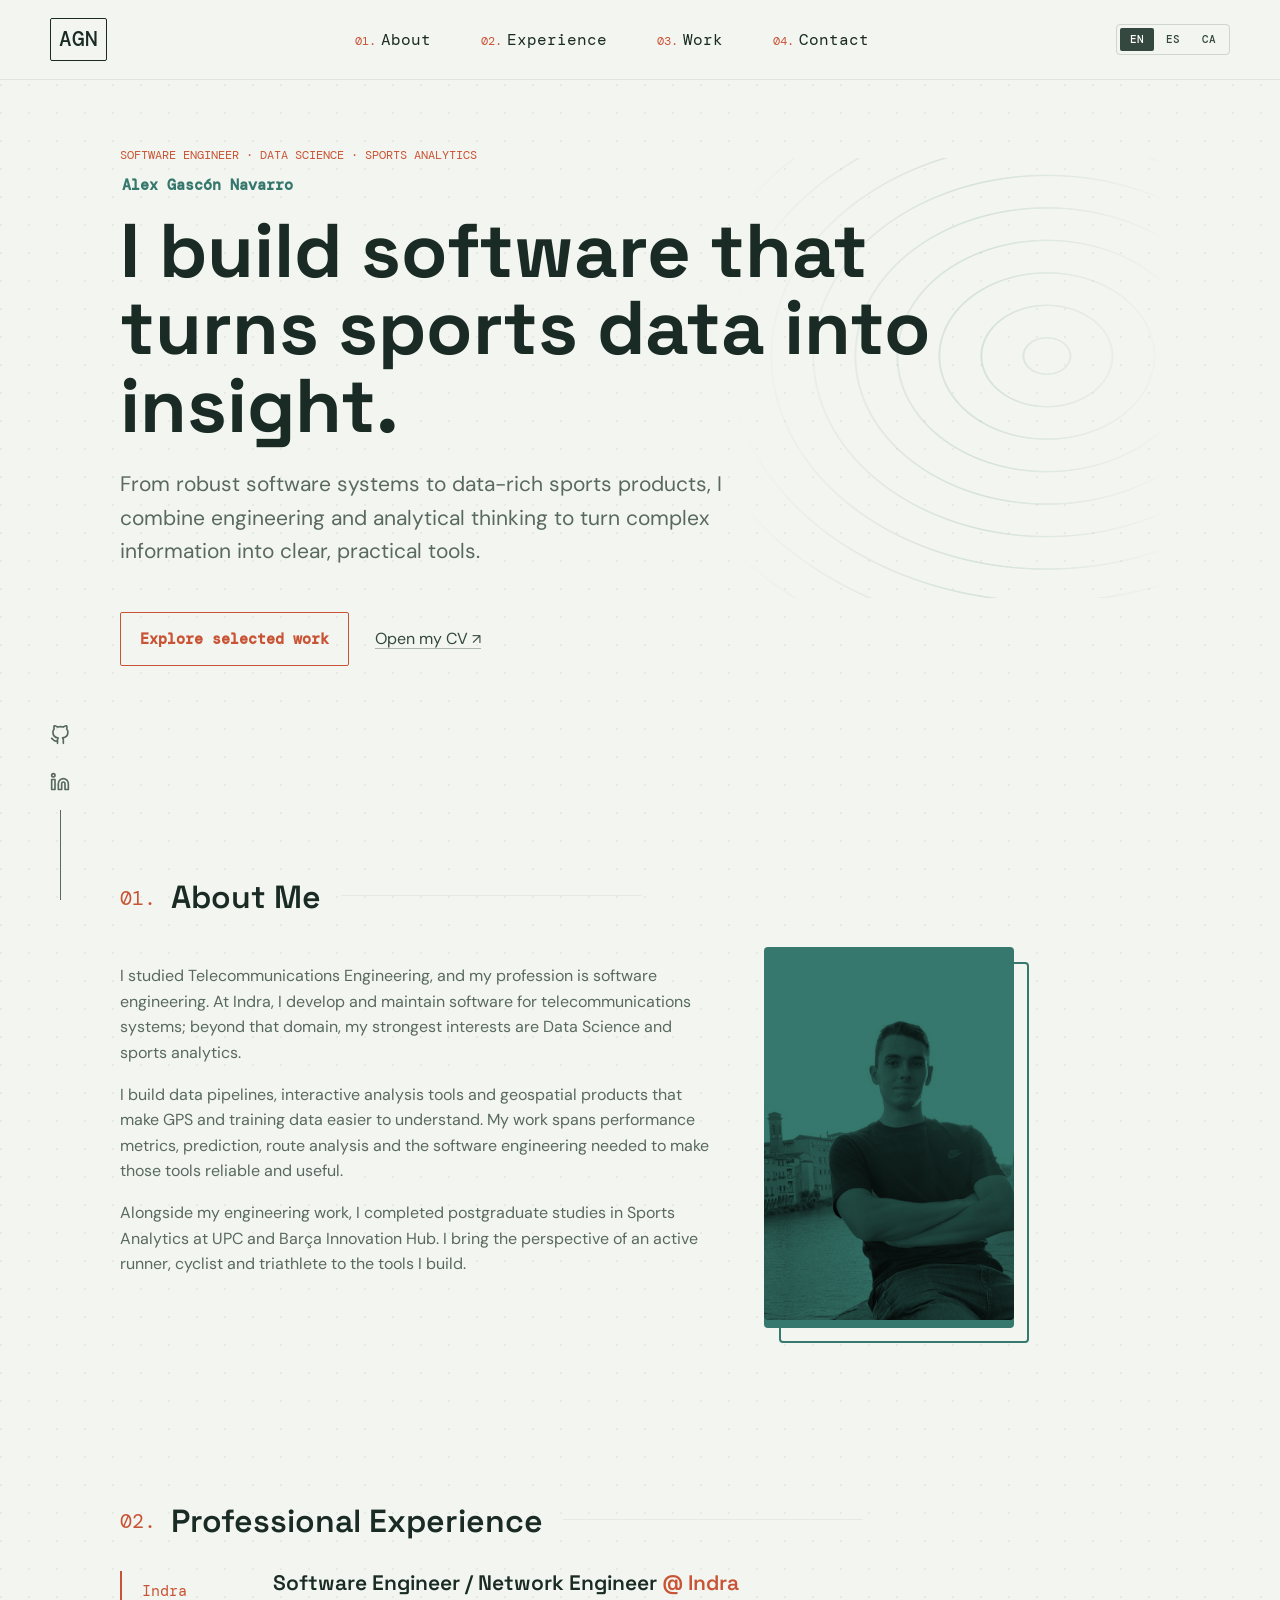
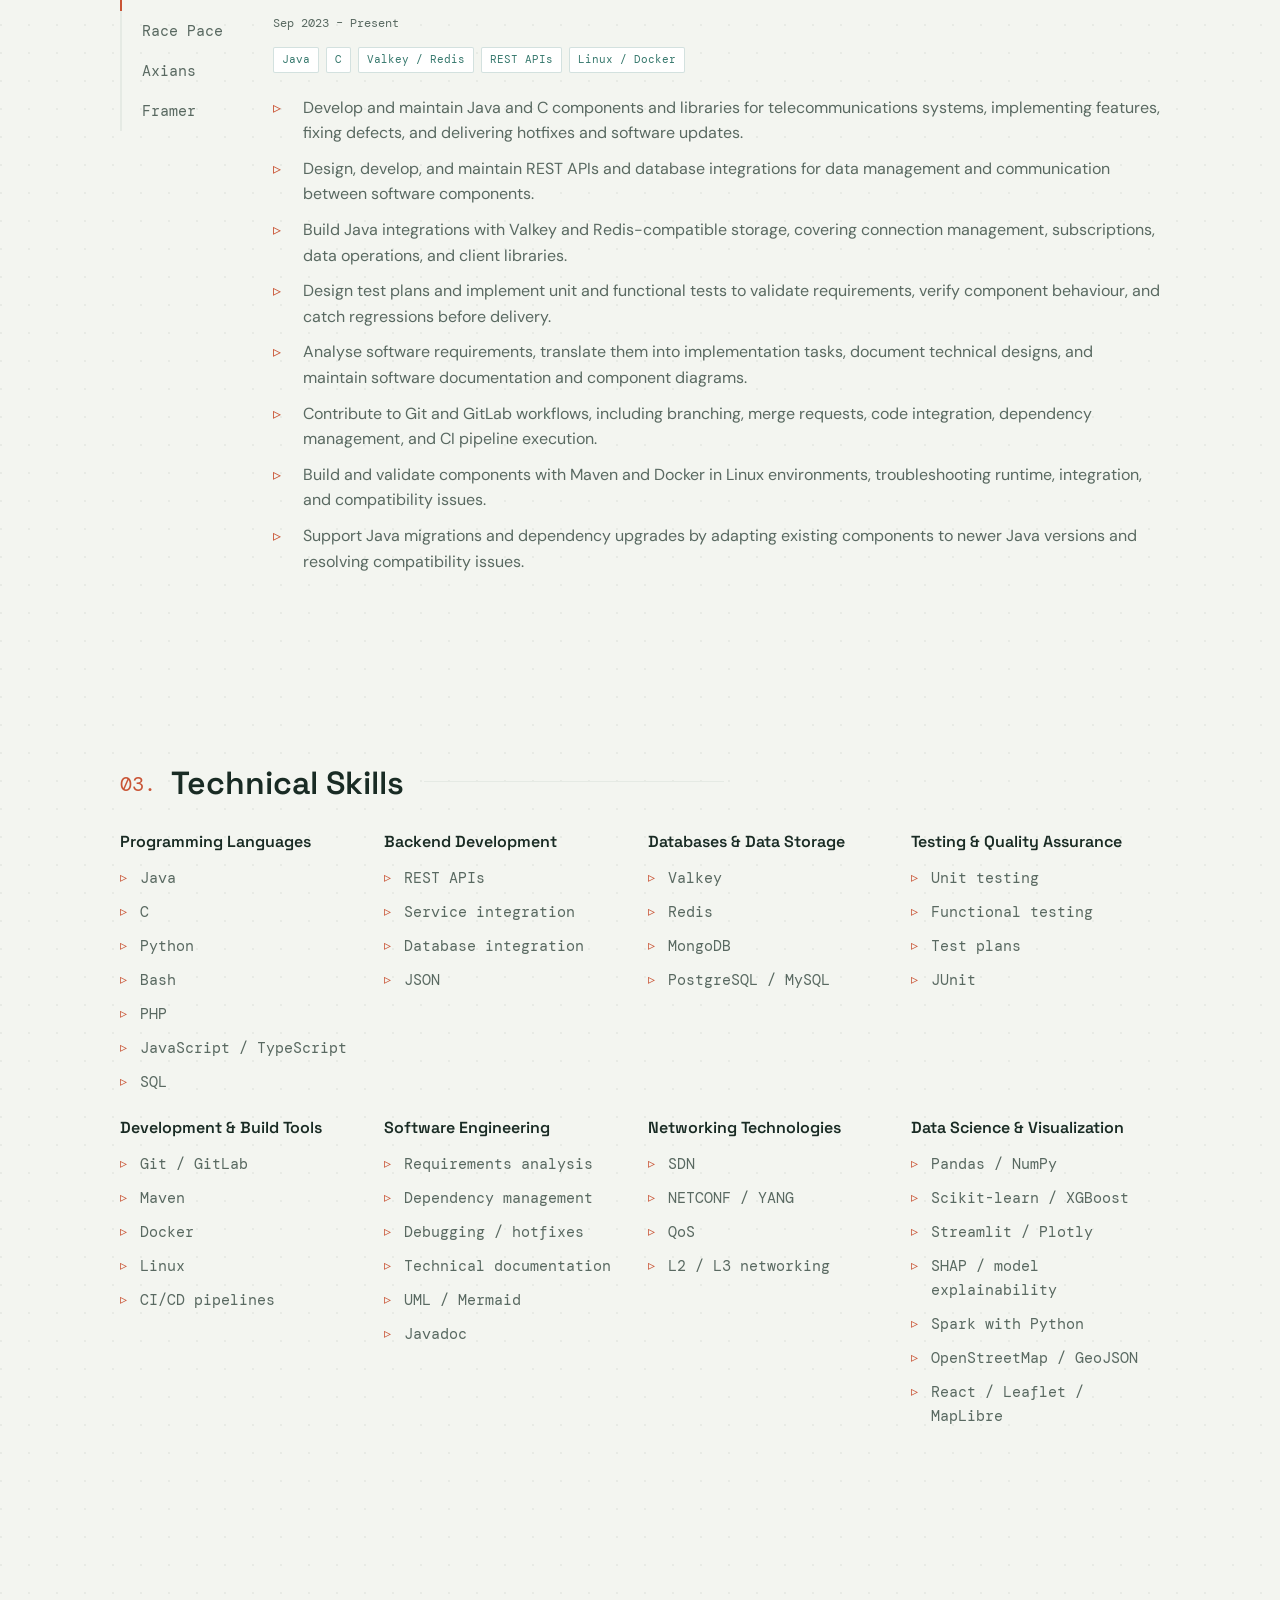
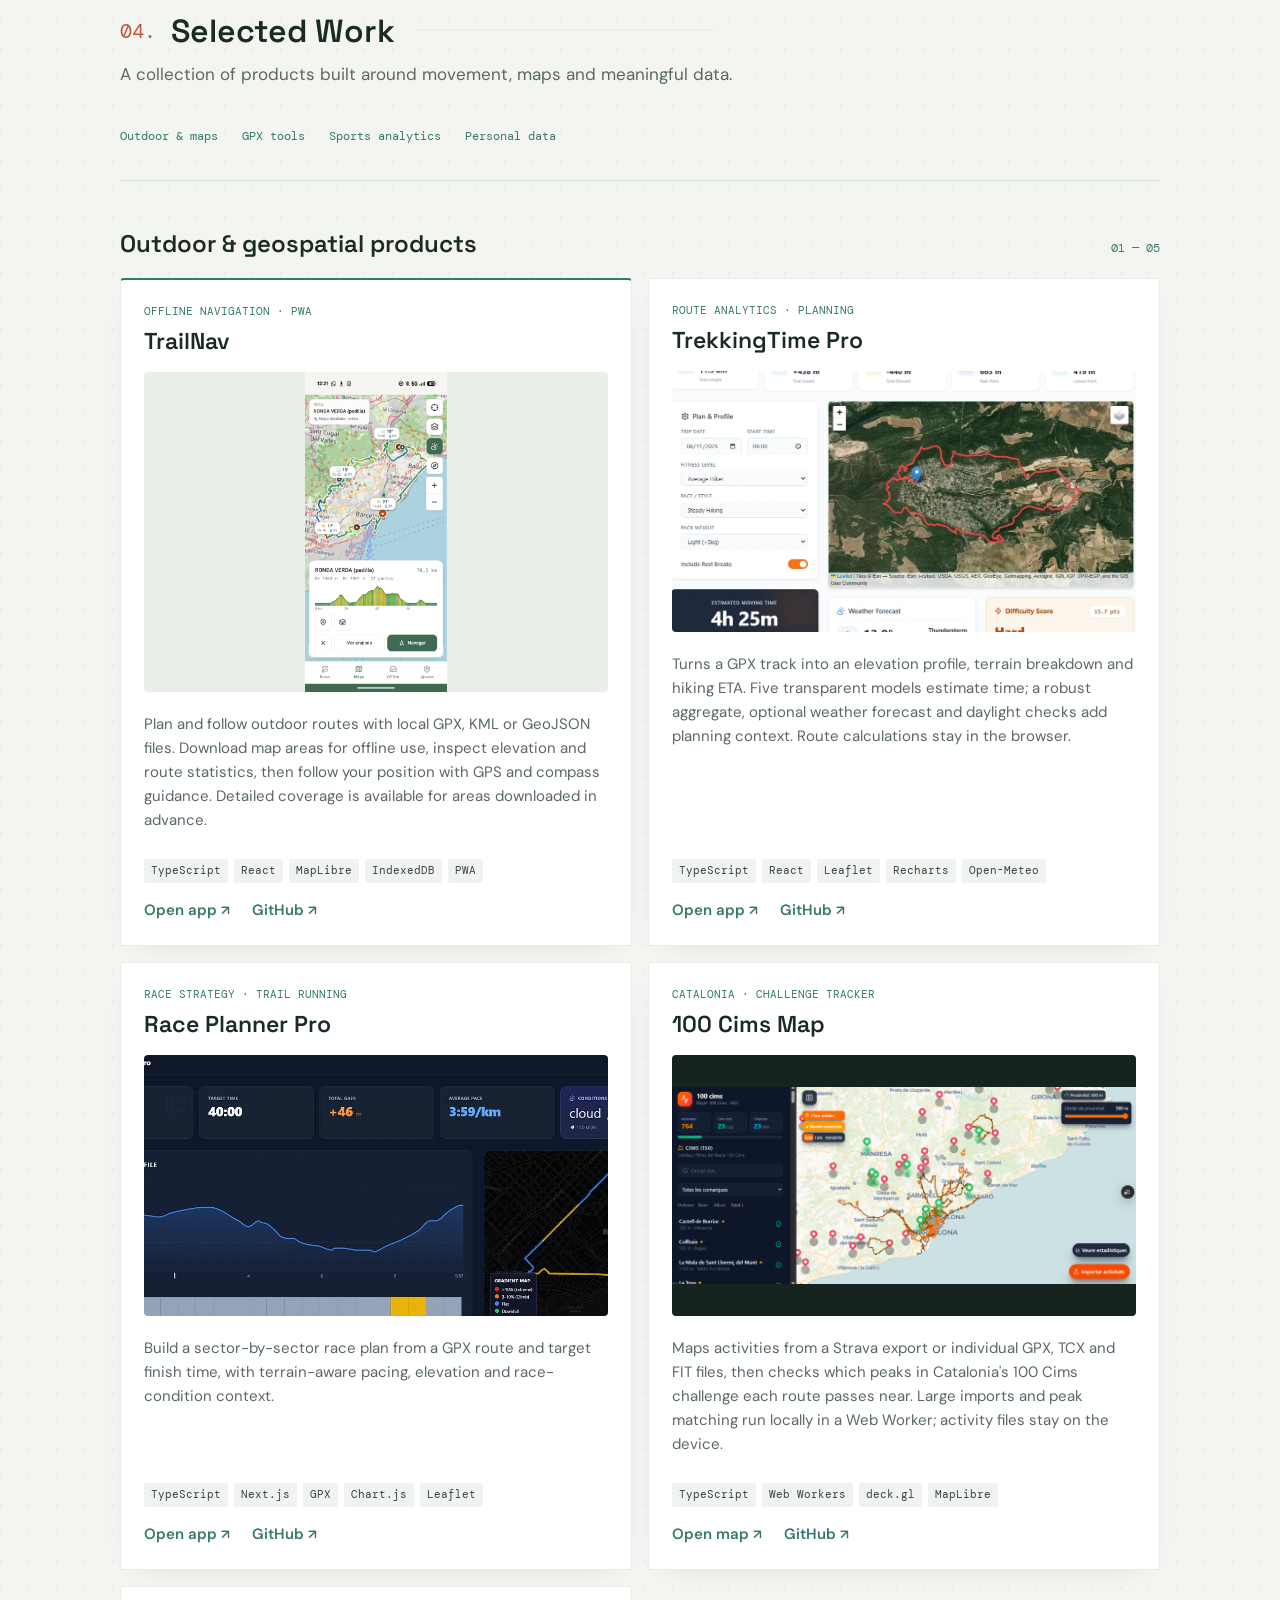
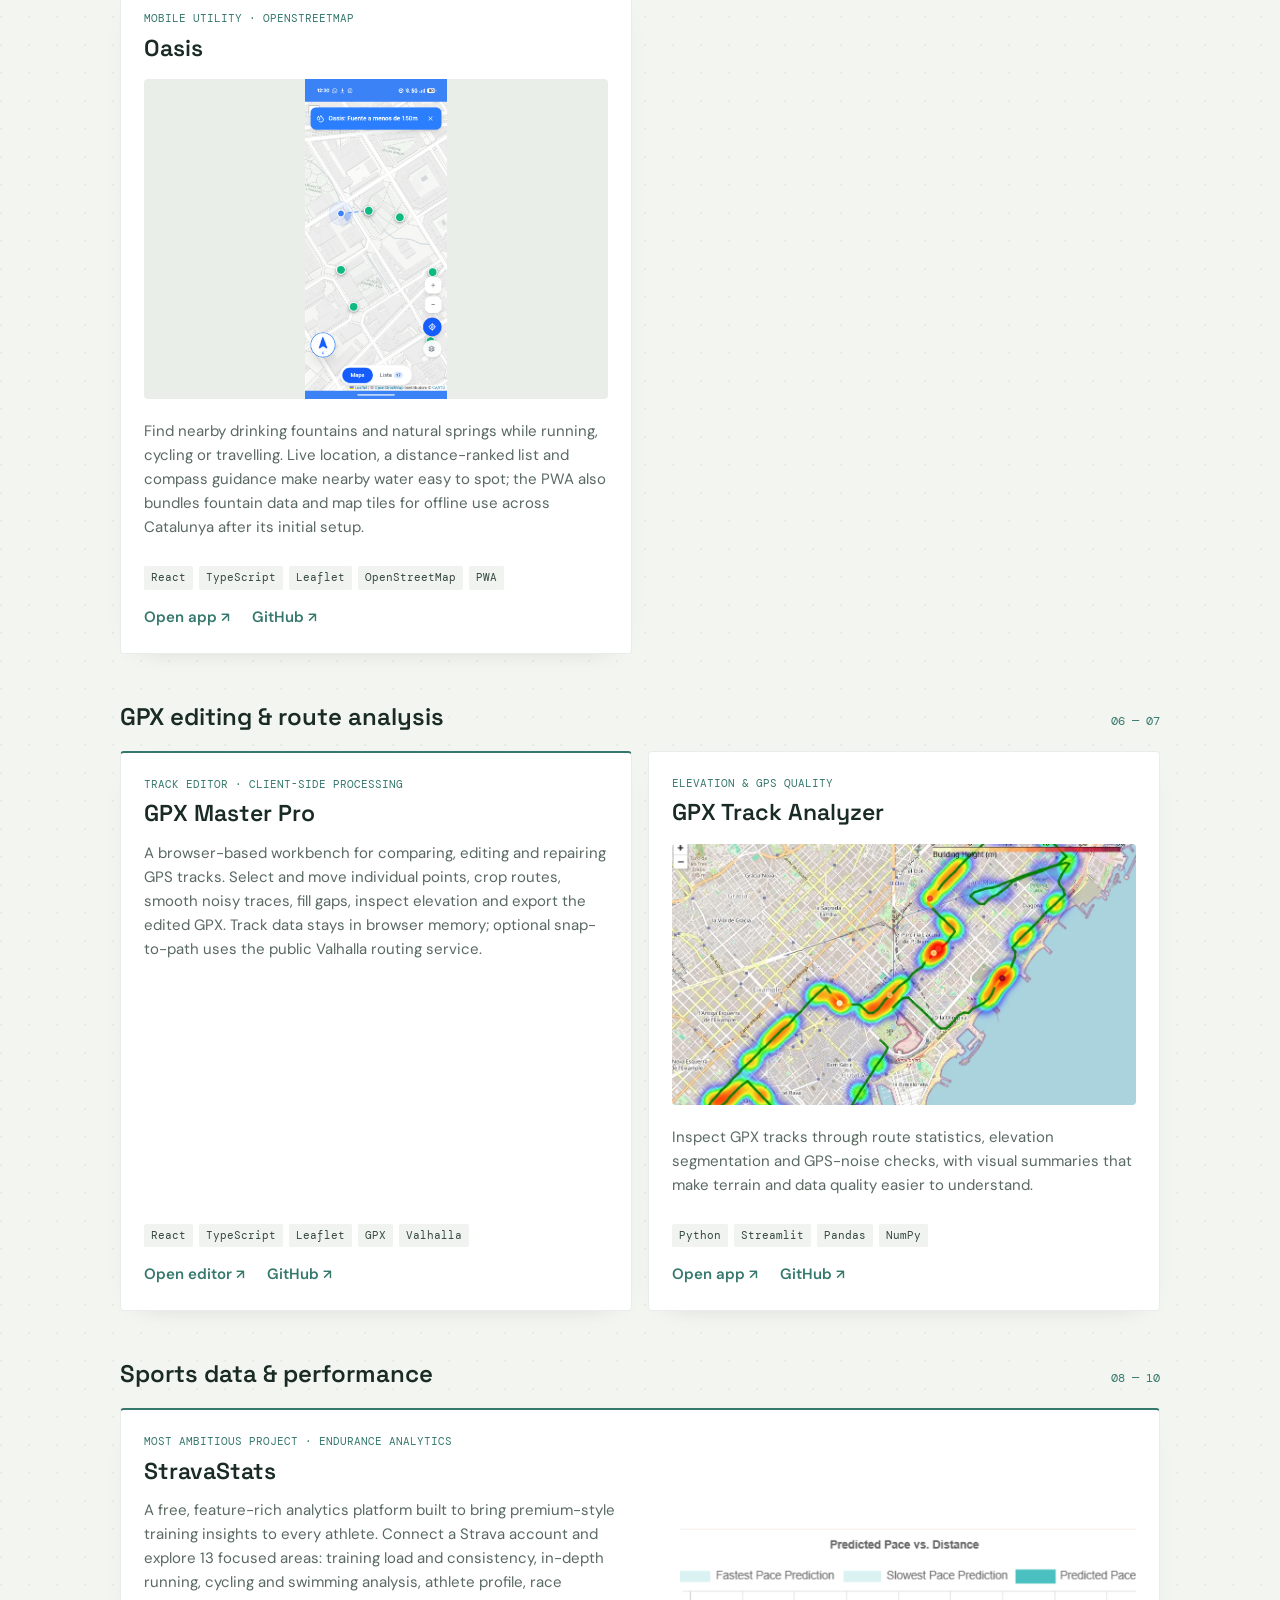
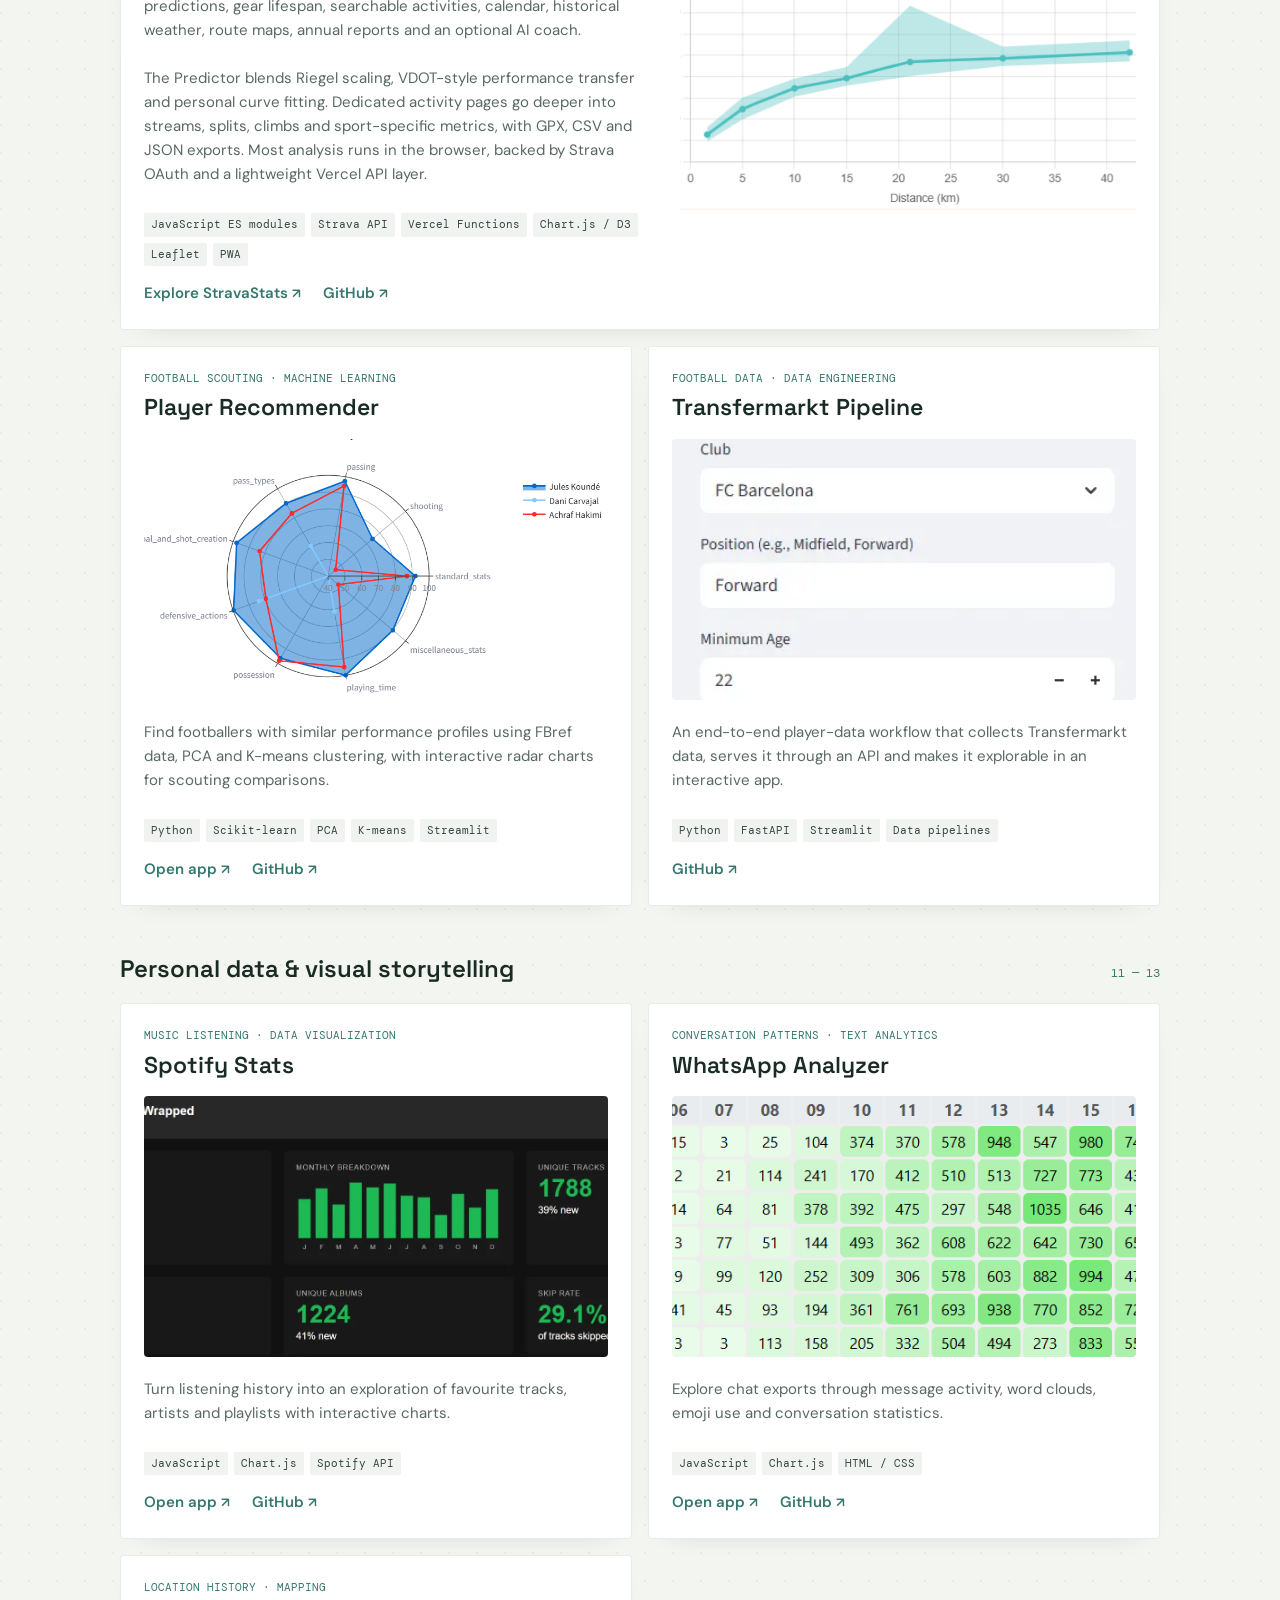
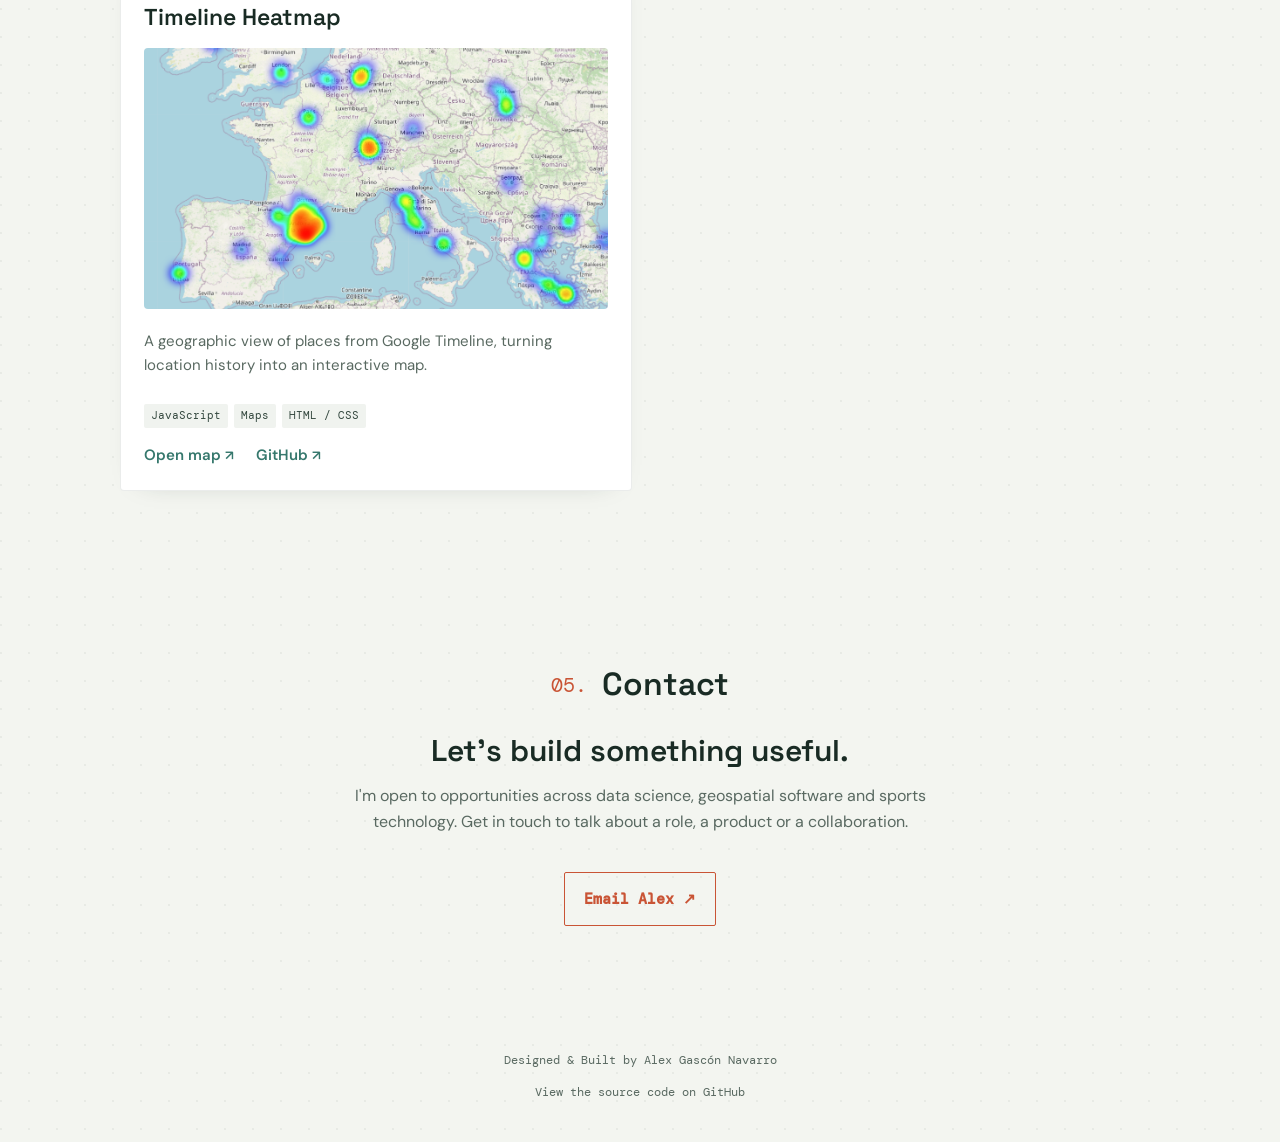
==== index.html @ 708d066a "labels" ====
<!DOCTYPE html>
<html lang="en">

<head>
  <meta charset="UTF-8">
  <meta name="viewport" content="width=device-width, initial-scale=1.0">
  <meta name="description"
    content="Alex Gascón Navarro is a software engineer focused on data science, sports analytics, and useful data-driven products.">
  <meta name="theme-color" content="#f3f5f0">
  <title>Alex Gascón Navarro | Software Engineer, Data Science & Sports Analytics</title>

  <!-- Favicon - Create a simple 32x32 PNG and place it in your root folder -->
  <link rel="icon" type="image/png" href="favicon.png">

  <!-- Styles and Fonts -->
  <link rel="stylesheet" href="https://unpkg.com/aos@next/dist/aos.css" />
  <link rel="stylesheet" href="style.css">
  <link rel="preconnect" href="https://fonts.googleapis.com">
  <link rel="preconnect" href="https://fonts.gstatic.com" crossorigin>
  <link
    href="https://fonts.googleapis.com/css2?family=DM+Mono:wght@400;500&family=DM+Sans:wght@400;500;600;700&family=Space+Grotesk:wght@500;600;700&display=swap"
    rel="stylesheet">
</head>

<body>

  <!-- FIXED SOCIAL BAR -->
  <div class="social-sidebar">
    <ul>
      <li><a href="https://github.com/alexgasconn" target="_blank" title="GitHub"><svg
            xmlns="http://www.w3.org/2000/svg" role="img" viewBox="0 0 24 24" fill="none" stroke="currentColor"
            stroke-width="2" stroke-linecap="round" stroke-linejoin="round" class="feather feather-github">
            <path
              d="M9 19c-5 1.5-5-2.5-7-3m14 6v-3.87a3.37 3.37 0 0 0-.94-2.61c3.14-.35 6.44-1.54 6.44-7A5.44 5.44 0 0 0 20 4.77 5.07 5.07 0 0 0 19.91 1S18.73.65 16 2.48a13.38 13.38 0 0 0-7 0C6.27.65 5.09 1 5.09 1A5.07 5.07 0 0 0 5 4.77a5.44 5.44 0 0 0-1.5 3.78c0 5.42 3.3 6.61 6.44 7A3.37 3.37 0 0 0 9 18.13V22">
            </path>
          </svg></a></li>
      <li><a href="https://www.linkedin.com/in/alex-gascon-navarro" target="_blank" title="LinkedIn"><svg
            xmlns="http://www.w3.org/2000/svg" role="img" viewBox="0 0 24 24" fill="none" stroke="currentColor"
            stroke-width="2" stroke-linecap="round" stroke-linejoin="round" class="feather feather-linkedin">
            <path d="M16 8a6 6 0 0 1 6 6v7h-4v-7a2 2 0 0 0-2-2 2 2 0 0 0-2 2v7h-4v-7a6 6 0 0 1 6-6z"></path>
            <rect x="2" y="9" width="4" height="12"></rect>
            <circle cx="4" cy="4" r="2"></circle>
          </svg></a></li>
    </ul>
  </div>

  <!-- FIXED TOP NAVIGATION -->
  <nav class="main-nav">
    <div class="nav-logo">AGN</div>
    <ol>
      <li><a href="#about">About</a></li>
      <li><a href="#experience">Experience</a></li>
      <li><a href="#projects">Work</a></li>
      <li><a href="#contact">Contact</a></li>
    </ol>
    <div class="language-switch" role="group" aria-label="Select language">
      <button type="button" class="language-button active" data-language="en" aria-pressed="true">EN</button>
      <button type="button" class="language-button" data-language="es" aria-pressed="false">ES</button>
      <button type="button" class="language-button" data-language="ca" aria-pressed="false">CA</button>
    </div>
  </nav>

  <div class="content-wrapper">
    <!-- HERO SECTION -->
    <header>
      <p class="hero-kicker" data-aos="fade-up">Software Engineer · Data Science · Sports Analytics</p>
      <h1 data-aos="fade-up" data-aos-delay="100">Alex Gascón Navarro</h1>
      <h2 class="big-heading" data-aos="fade-up" data-aos-delay="150">I build software that turns sports data into
        insight.</h2>
      <p data-aos="fade-up" data-aos-delay="200">
        From robust software systems to data-rich sports products, I combine engineering and analytical thinking to turn
        complex information into clear, practical tools.
      </p>
      <div data-aos="fade-up" data-aos-delay="300">
        <a href="#projects" class="btn">Explore selected work</a>
        <a href="files/CV%20(2).pdf" class="text-link" target="_blank" rel="noopener noreferrer">Open my CV <span
            aria-hidden="true">↗</span></a>
      </div>
    </header>

    <main>
      <!-- ABOUT ME -->
      <section id="about" data-aos="fade-up">
        <h2 class="section-heading"><span>01.</span> About Me</h2>
        <div class="about-content">
          <div class="about-text">
            <p>I studied Telecommunications Engineering, and my profession is software engineering. At Indra, I develop
              and maintain software for telecommunications systems; beyond that domain, my strongest interests are Data
              Science and sports analytics.</p>
            <p>I build data pipelines, interactive analysis tools and geospatial products that make GPS and training
              data easier to understand. My work spans performance metrics, prediction, route analysis and the software
              engineering needed to make those tools reliable and useful.</p>
            <p>Alongside my engineering work, I completed postgraduate studies in Sports Analytics at UPC and Barça
              Innovation Hub. I bring the perspective of an active runner, cyclist and triathlete to the tools I build.
            </p>
          </div>
          <div class="about-image">
            <div class="image-wrapper">
              <img src="files/Alex.jpg" alt="Photo of Alex Gascón">
            </div>
          </div>
        </div>
      </section>

      <!-- EXPERIENCE -->
      <section id="experience" data-aos="fade-up">
        <h2 class="section-heading"><span>02.</span> Professional Experience</h2>
        <div class="experience-tabs">
          <ul class="tabs-list" role="tablist">
            <li><button class="tab-button active" role="tab" aria-selected="true" aria-controls="panel-indra"
                id="tab-indra">Indra</button></li>
            <li><button class="tab-button" role="tab" aria-selected="false" aria-controls="panel-racepace"
                id="tab-racepace">Race Pace</button></li>
            <li><button class="tab-button" role="tab" aria-selected="false" aria-controls="panel-axians"
                id="tab-axians">Axians</button></li>
            <li><button class="tab-button" role="tab" aria-selected="false" aria-controls="panel-framer"
                id="tab-framer">Framer</button></li>
          </ul>
          <div class="tabs-panels">
            <div class="tab-panel active" id="panel-indra" role="tabpanel" tabindex="0" aria-labelledby="tab-indra">
              <h3>Software Engineer / Network Engineer <span>@ Indra</span></h3>
              <p class="panel-date">Sep 2023 – Present</p>
              <div class="experience-tags" aria-label="Key skills">
                <span>Java</span><span>C</span><span>Valkey / Redis</span><span>REST APIs</span><span>Linux /
                  Docker</span>
              </div>
              <ul>
                <li>Develop and maintain Java and C components and libraries for telecommunications systems,
                  implementing features, fixing defects, and delivering hotfixes and software updates.</li>
                <li>Design, develop, and maintain REST APIs and database integrations for data management and
                  communication between software components.</li>
                <li>Build Java integrations with Valkey and Redis-compatible storage, covering connection management,
                  subscriptions, data operations, and client libraries.</li>
                <li>Design test plans and implement unit and functional tests to validate requirements, verify component
                  behaviour, and catch regressions before delivery.</li>
                <li>Analyse software requirements, translate them into implementation tasks, document technical designs,
                  and maintain software documentation and component diagrams.</li>
                <li>Contribute to Git and GitLab workflows, including branching, merge requests, code integration,
                  dependency management, and CI pipeline execution.</li>
                <li>Build and validate components with Maven and Docker in Linux environments, troubleshooting runtime,
                  integration, and compatibility issues.</li>
                <li>Support Java migrations and dependency upgrades by adapting existing components to newer Java
                  versions and resolving compatibility issues.</li>
              </ul>
            </div>
            <div class="tab-panel" id="panel-racepace" role="tabpanel" tabindex="0" aria-labelledby="tab-racepace">
              <h3>Collaborator (Part-Time) <span>@ Race Pace</span></h3>
              <p class="panel-date"> 2025 </p>
              <div class="experience-tags" aria-label="Key skills">
                <span>Python</span><span>Predictive modelling</span><span>Sports analytics</span><span>Data
                  pipelines</span>
              </div>
              <ul>
                <li>Contributing to the development of predictive models for athletic race performance.</li>
                <li>Building and maintaining data pipelines to process and analyze athlete training data.</li>
                <li>Collaborating with a startup environment to translate data insights into product features.</li>
              </ul>
            </div>
            <div class="tab-panel" id="panel-axians" role="tabpanel" tabindex="0" aria-labelledby="tab-axians">
              <h3>Network Full-Stack Developer Intern <span>@ Axians</span></h3>
              <p class="panel-date">2022 – 2023</p>
              <div class="experience-tags" aria-label="Key skills">
                <span>PHP</span><span>Python</span><span>DNS</span><span>Linux</span><span>Web services</span>
              </div>
              <ul>
                <li>Automated DNS functionalities via web services (PHP & Python), reducing manual configuration errors
                  by over 50%.</li>
                <li>Managed Linux-based servers and deployed internal web solutions for IT operations.</li>
              </ul>
            </div>
            <div class="tab-panel" id="panel-framer" role="tabpanel" tabindex="0" aria-labelledby="tab-framer">
              <h3>Support Consultant <span>@ Framer</span></h3>
              <p class="panel-date">2023</p>
              <div class="experience-tags" aria-label="Key skills">
                <span>Technical support</span><span>Troubleshooting</span><span>Customer
                  service</span><span>Billing</span><span>Documentation</span>
              </div>
              <ul>
                <li>Provided technical and billing support to a global user base, resolving hundreds of tickets weekly.
                </li>
                <li>Created internal documentation to streamline support workflows and improve response times.</li>
              </ul>
            </div>
          </div>
        </div>
      </section>

      <!-- TECHNICAL SKILLS -->
      <section id="technical-skills" data-aos="fade-up">
        <h2 class="section-heading"><span>03.</span> Technical Skills</h2>
        <div class="skills-grid">
          <div>
            <h4>Programming Languages</h4>
            <ul>
              <li>Java</li>
              <li>C</li>
              <li>Python</li>
              <li>Bash</li>
              <li>PHP</li>
              <li>JavaScript / TypeScript</li>
              <li>SQL</li>
            </ul>
          </div>
          <div>
            <h4>Backend Development</h4>
            <ul>
              <li>REST APIs</li>
              <li>Service integration</li>
              <li>Database integration</li>
              <li>JSON</li>
            </ul>
          </div>
          <div>
            <h4>Databases & Data Storage</h4>
            <ul>
              <li>Valkey</li>
              <li>Redis</li>
              <li>MongoDB</li>
              <li>PostgreSQL / MySQL</li>
            </ul>
          </div>
          <div>
            <h4>Testing & Quality Assurance</h4>
            <ul>
              <li>Unit testing</li>
              <li>Functional testing</li>
              <li>Test plans</li>
              <li>JUnit</li>
            </ul>
          </div>
          <div>
            <h4>Development & Build Tools</h4>
            <ul>
              <li>Git / GitLab</li>
              <li>Maven</li>
              <li>Docker</li>
              <li>Linux</li>
              <li>CI/CD pipelines</li>
            </ul>
          </div>
          <div>
            <h4>Software Engineering</h4>
            <ul>
              <li>Requirements analysis</li>
              <li>Dependency management</li>
              <li>Debugging / hotfixes</li>
              <li>Technical documentation</li>
              <li>UML / Mermaid</li>
              <li>Javadoc</li>
            </ul>
          </div>
          <div>
            <h4>Networking Technologies</h4>
            <ul>
              <li>SDN</li>
              <li>NETCONF / YANG</li>
              <li>QoS</li>
              <li>L2 / L3 networking</li>
            </ul>
          </div>
          <div>
            <h4>Data Science & Visualization</h4>
            <ul>
              <li>Pandas / NumPy</li>
              <li>Scikit-learn / XGBoost</li>
              <li>Streamlit / Plotly</li>
              <li>SHAP / model explainability</li>
              <li>Spark with Python</li>
              <li>OpenStreetMap / GeoJSON</li>
              <li>React / Leaflet / MapLibre</li>
            </ul>
          </div>
        </div>
      </section>

      <!-- PROJECTS -->
      <section id="projects" data-aos="fade-up">
        <h2 class="section-heading"><span>04.</span> Selected Work</h2>
        <p class="section-intro">A collection of products built around movement, maps and meaningful data.</p>
        <nav class="project-index" aria-label="Project categories">
          <a href="#outdoor-projects">Outdoor & maps</a>
          <a href="#gpx-projects">GPX tools</a>
          <a href="#sports-projects">Sports analytics</a>
          <a href="#personal-projects">Personal data</a>
        </nav>

        <div class="project-group" id="outdoor-projects">
          <div class="project-group-heading">
            <h3>Outdoor & geospatial products</h3><span>01 — 05</span>
          </div>
          <div class="projects-grid">
            <article class="project-card project-card-featured" data-aos="fade-up">
              <div class="project-content">
                <p class="project-eyebrow">Offline navigation · PWA</p>
                <h4 class="project-title">TrailNav</h4>
                <div class="project-image project-image-phone"><img src="TrailNav.png"
                    alt="TrailNav route map and navigation screen" loading="lazy"></div>
                <p class="project-description">Plan and follow outdoor routes with local GPX, KML or GeoJSON files.
                  Download map areas for offline use, inspect elevation and route statistics, then follow your position
                  with GPS and compass guidance. Detailed coverage is available for areas downloaded in advance.</p>
                <ul class="project-tech-list">
                  <li>TypeScript</li>
                  <li>React</li>
                  <li>MapLibre</li>
                  <li>IndexedDB</li>
                  <li>PWA</li>
                </ul>
                <div class="project-links">
                  <a href="https://trail-nav.vercel.app/" target="_blank" rel="noopener noreferrer">Open app <span
                      aria-hidden="true">↗</span></a>
                  <a href="https://github.com/alexgasconn/TrailNav" target="_blank" rel="noopener noreferrer">GitHub
                    <span aria-hidden="true">↗</span></a>
                </div>
              </div>
            </article>

            <article class="project-card" data-aos="fade-up" data-aos-delay="50">
              <div class="project-content">
                <p class="project-eyebrow">Route analytics · Planning</p>
                <h4 class="project-title">TrekkingTime Pro</h4>
                <div class="project-image"><img src="files/TrekkingPro.webp"
                    alt="TrekkingTime Pro route map and planning dashboard" loading="lazy"></div>
                <p class="project-description">Turns a GPX track into an elevation profile, terrain breakdown and hiking
                  ETA. Five transparent models estimate time; a robust aggregate, optional weather forecast and daylight
                  checks add planning context. Route calculations stay in the browser.</p>
                <ul class="project-tech-list">
                  <li>TypeScript</li>
                  <li>React</li>
                  <li>Leaflet</li>
                  <li>Recharts</li>
                  <li>Open-Meteo</li>
                </ul>
                <div class="project-links">
                  <a href="https://trekking-pro.vercel.app/" target="_blank" rel="noopener noreferrer">Open app <span
                      aria-hidden="true">↗</span></a>
                  <a href="https://github.com/alexgasconn/TrekkingPro" target="_blank" rel="noopener noreferrer">GitHub
                    <span aria-hidden="true">↗</span></a>
                </div>
              </div>
            </article>

            <article class="project-card" data-aos="fade-up" data-aos-delay="100">
              <div class="project-content">
                <p class="project-eyebrow">Race strategy · Trail running</p>
                <h4 class="project-title">Race Planner Pro</h4>
                <div class="project-image"><img src="files/RacePlanner.webp"
                    alt="Race Planner Pro elevation profile and race plan" loading="lazy"></div>
                <p class="project-description">Build a sector-by-sector race plan from a GPX route and target finish
                  time, with terrain-aware pacing, elevation and race-condition context.</p>
                <ul class="project-tech-list">
                  <li>TypeScript</li>
                  <li>Next.js</li>
                  <li>GPX</li>
                  <li>Chart.js</li>
                  <li>Leaflet</li>
                </ul>
                <div class="project-links">
                  <a href="https://race-planner-pro.vercel.app/" target="_blank" rel="noopener noreferrer">Open app
                    <span aria-hidden="true">↗</span></a>
                  <a href="https://github.com/alexgasconn/RacePlanner" target="_blank" rel="noopener noreferrer">GitHub
                    <span aria-hidden="true">↗</span></a>
                </div>
              </div>
            </article>

            <article class="project-card" data-aos="fade-up" data-aos-delay="150">
              <div class="project-content">
                <p class="project-eyebrow">Catalonia · Challenge tracker</p>
                <h4 class="project-title">100 Cims Map</h4>
                <div class="project-image project-image-wide"><img src="files/100cims.png"
                    alt="100 Cims challenge map with completed peaks and activities" loading="lazy"></div>
                <p class="project-description">Maps activities from a Strava export or individual GPX, TCX and FIT
                  files, then checks which peaks in Catalonia's 100 Cims challenge each route passes near. Large imports
                  and peak matching run locally in a Web Worker; activity files stay on the device.</p>
                <ul class="project-tech-list">
                  <li>TypeScript</li>
                  <li>Web Workers</li>
                  <li>deck.gl</li>
                  <li>MapLibre</li>
                </ul>
                <div class="project-links">
                  <a href="https://mapa100cims.vercel.app/" target="_blank" rel="noopener noreferrer">Open map <span
                      aria-hidden="true">↗</span></a>
                  <a href="https://github.com/alexgasconn/100-Cims-Mapa" target="_blank"
                    rel="noopener noreferrer">GitHub <span aria-hidden="true">↗</span></a>
                </div>
              </div>
            </article>

            <article class="project-card" data-aos="fade-up" data-aos-delay="200">
              <div class="project-content">
                <p class="project-eyebrow">Mobile utility · OpenStreetMap</p>
                <h4 class="project-title">Oasis</h4>
                <div class="project-image project-image-phone"><img src="Oasis.png"
                    alt="Oasis nearby water fountain map and compass" loading="lazy"></div>
                <p class="project-description">Find nearby drinking fountains and natural springs while running, cycling
                  or travelling. Live location, a distance-ranked list and compass guidance make nearby water easy to
                  spot; the PWA also bundles fountain data and map tiles for offline use across Catalunya after its
                  initial setup.</p>
                <ul class="project-tech-list">
                  <li>React</li>
                  <li>TypeScript</li>
                  <li>Leaflet</li>
                  <li>OpenStreetMap</li>
                  <li>PWA</li>
                </ul>
                <div class="project-links">
                  <a href="https://www.oasis-search.vercel.app/" target="_blank" rel="noopener noreferrer">Open app
                    <span aria-hidden="true">↗</span></a>
                  <a href="https://github.com/alexgasconn/Oasis" target="_blank" rel="noopener noreferrer">GitHub <span
                      aria-hidden="true">↗</span></a>
                </div>
              </div>
            </article>
          </div>
        </div>

        <div class="project-group" id="gpx-projects">
          <div class="project-group-heading">
            <h3>GPX editing & route analysis</h3><span>06 — 07</span>
          </div>
          <div class="projects-grid">
            <article class="project-card project-card-featured" data-aos="fade-up">
              <div class="project-content">
                <p class="project-eyebrow">Track editor · Client-side processing</p>
                <h4 class="project-title">GPX Master Pro</h4>
                <p class="project-description">A browser-based workbench for comparing, editing and repairing GPS
                  tracks. Select and move individual points, crop routes, smooth noisy traces, fill gaps, inspect
                  elevation and export the edited GPX. Track data stays in browser memory; optional snap-to-path uses
                  the public Valhalla routing service.</p>
                <ul class="project-tech-list">
                  <li>React</li>
                  <li>TypeScript</li>
                  <li>Leaflet</li>
                  <li>GPX</li>
                  <li>Valhalla</li>
                </ul>
                <div class="project-links">
                  <a href="https://gpx-master.vercel.app/" target="_blank" rel="noopener noreferrer">Open editor <span
                      aria-hidden="true">↗</span></a>
                  <a href="https://github.com/alexgasconn/GPX-Master" target="_blank" rel="noopener noreferrer">GitHub
                    <span aria-hidden="true">↗</span></a>
                </div>
              </div>
            </article>

            <article class="project-card" data-aos="fade-up" data-aos-delay="50">
              <div class="project-content">
                <p class="project-eyebrow">Elevation & GPS quality</p>
                <h4 class="project-title">GPX Track Analyzer</h4>
                <div class="project-image"><img src="files/GPX.webp"
                    alt="GPS route data visualized on an interactive map" loading="lazy"></div>
                <p class="project-description">Inspect GPX tracks through route statistics, elevation segmentation and
                  GPS-noise checks, with visual summaries that make terrain and data quality easier to understand.</p>
                <ul class="project-tech-list">
                  <li>Python</li>
                  <li>Streamlit</li>
                  <li>Pandas</li>
                  <li>NumPy</li>
                </ul>
                <div class="project-links">
                  <a href="https://gpx-analyzer.streamlit.app/" target="_blank" rel="noopener noreferrer">Open app <span
                      aria-hidden="true">↗</span></a>
                  <a href="https://github.com/alexgasconn/GPX-Analyzer" target="_blank" rel="noopener noreferrer">GitHub
                    <span aria-hidden="true">↗</span></a>
                </div>
              </div>
            </article>
          </div>
        </div>

        <div class="project-group" id="sports-projects">
          <div class="project-group-heading">
            <h3>Sports data & performance</h3><span>08 — 10</span>
          </div>
          <div class="projects-grid">
            <article class="project-card project-card-featured project-card-spotlight" data-aos="fade-up">
              <div class="project-content">
                <p class="project-eyebrow">Most ambitious project · Endurance analytics</p>
                <h4 class="project-title">StravaStats</h4>
                <div class="project-image"><img src="files/Strava.png" alt="StravaStats race pace prediction chart"
                    loading="lazy"></div>
                <p class="project-description">A free, feature-rich analytics platform built to bring premium-style
                  training insights to every athlete. Connect a Strava account and explore 13 focused areas: training
                  load and consistency, in-depth running, cycling and swimming analysis, athlete profile, race
                  predictions, gear lifespan, searchable activities, calendar, historical weather, route maps, annual
                  reports and an optional AI coach.<br><br>The Predictor blends Riegel scaling, VDOT-style performance
                  transfer and personal curve fitting. Dedicated activity pages go deeper into streams, splits, climbs
                  and sport-specific metrics, with GPX, CSV and JSON exports. Most analysis runs in the browser, backed
                  by Strava OAuth and a lightweight Vercel API layer.</p>
                <ul class="project-tech-list">
                  <li>JavaScript ES modules</li>
                  <li>Strava API</li>
                  <li>Vercel Functions</li>
                  <li>Chart.js / D3</li>
                  <li>Leaflet</li>
                  <li>PWA</li>
                </ul>
                <div class="project-links">
                  <a href="https://stravastats.vercel.app/" target="_blank" rel="noopener noreferrer">Explore
                    StravaStats <span aria-hidden="true">↗</span></a>
                  <a href="https://github.com/alexgasconn/StravaStats" target="_blank" rel="noopener noreferrer">GitHub
                    <span aria-hidden="true">↗</span></a>
                </div>
              </div>
            </article>

            <article class="project-card" data-aos="fade-up">
              <div class="project-content">
                <p class="project-eyebrow">Football scouting · Machine learning</p>
                <h4 class="project-title">Player Recommender</h4>
                <div class="project-image"><img src="files/Players.png" alt="Player performance comparison dashboard"
                    loading="lazy"></div>
                <p class="project-description">Find footballers with similar performance profiles using FBref data, PCA
                  and K-means clustering, with interactive radar charts for scouting comparisons.</p>
                <ul class="project-tech-list">
                  <li>Python</li>
                  <li>Scikit-learn</li>
                  <li>PCA</li>
                  <li>K-means</li>
                  <li>Streamlit</li>
                </ul>
                <div class="project-links">
                  <a href="https://player-recommender.streamlit.app/" target="_blank" rel="noopener noreferrer">Open app
                    <span aria-hidden="true">↗</span></a>
                  <a href="https://github.com/alexgasconn/player-recommender" target="_blank"
                    rel="noopener noreferrer">GitHub <span aria-hidden="true">↗</span></a>
                </div>
              </div>
            </article>

            <article class="project-card" data-aos="fade-up" data-aos-delay="100">
              <div class="project-content">
                <p class="project-eyebrow">Football data · Data engineering</p>
                <h4 class="project-title">Transfermarkt Pipeline</h4>
                <div class="project-image"><img src="files/Transfermarkt.webp"
                    alt="Transfermarkt player data application" loading="lazy"></div>
                <p class="project-description">An end-to-end player-data workflow that collects Transfermarkt data,
                  serves it through an API and makes it explorable in an interactive app.</p>
                <ul class="project-tech-list">
                  <li>Python</li>
                  <li>FastAPI</li>
                  <li>Streamlit</li>
                  <li>Data pipelines</li>
                </ul>
                <div class="project-links">
                  <a href="https://github.com/alexgasconn/transfermarkt-scraper-api" target="_blank"
                    rel="noopener noreferrer">GitHub <span aria-hidden="true">↗</span></a>
                </div>
              </div>
            </article>
          </div>
        </div>

        <div class="project-group" id="personal-projects">
          <div class="project-group-heading">
            <h3>Personal data & visual storytelling</h3><span>11 — 13</span>
          </div>
          <div class="projects-grid">
            <article class="project-card" data-aos="fade-up">
              <div class="project-content">
                <p class="project-eyebrow">Music listening · Data visualization</p>
                <h4 class="project-title">Spotify Stats</h4>
                <div class="project-image"><img src="files/Spotify.webp" alt="Spotify listening statistics"
                    loading="lazy"></div>
                <p class="project-description">Turn listening history into an exploration of favourite tracks, artists
                  and playlists with interactive charts.</p>
                <ul class="project-tech-list">
                  <li>JavaScript</li>
                  <li>Chart.js</li>
                  <li>Spotify API</li>
                </ul>
                <div class="project-links">
                  <a href="https://spotystats.vercel.app/" target="_blank" rel="noopener noreferrer">Open app <span
                      aria-hidden="true">↗</span></a>
                  <a href="https://github.com/alexgasconn/SpotifyStats" target="_blank" rel="noopener noreferrer">GitHub
                    <span aria-hidden="true">↗</span></a>
                </div>
              </div>
            </article>

            <article class="project-card" data-aos="fade-up" data-aos-delay="50">
              <div class="project-content">
                <p class="project-eyebrow">Conversation patterns · Text analytics</p>
                <h4 class="project-title">WhatsApp Analyzer</h4>
                <div class="project-image"><img src="files/Whatsapp.png" alt="WhatsApp conversation analysis dashboard"
                    loading="lazy"></div>
                <p class="project-description">Explore chat exports through message activity, word clouds, emoji use and
                  conversation statistics.</p>
                <ul class="project-tech-list">
                  <li>JavaScript</li>
                  <li>Chart.js</li>
                  <li>HTML / CSS</li>
                </ul>
                <div class="project-links">
                  <a href="https://whats-stats.vercel.app/" target="_blank" rel="noopener noreferrer">Open app <span
                      aria-hidden="true">↗</span></a>
                  <a href="https://github.com/alexgasconn/WhatsAppAnalyzer" target="_blank"
                    rel="noopener noreferrer">GitHub <span aria-hidden="true">↗</span></a>
                </div>
              </div>
            </article>

            <article class="project-card" data-aos="fade-up" data-aos-delay="100">
              <div class="project-content">
                <p class="project-eyebrow">Location history · Mapping</p>
                <h4 class="project-title">Timeline Heatmap</h4>
                <div class="project-image"><img src="files/Heatmap.png" alt="Location heatmap plotted over a map"
                    loading="lazy"></div>
                <p class="project-description">A geographic view of places from Google Timeline, turning location
                  history into an interactive map.</p>
                <ul class="project-tech-list">
                  <li>JavaScript</li>
                  <li>Maps</li>
                  <li>HTML / CSS</li>
                </ul>
                <div class="project-links">
                  <a href="https://alexgasconn.github.io/timeline/" target="_blank" rel="noopener noreferrer">Open map
                    <span aria-hidden="true">↗</span></a>
                  <a href="https://github.com/alexgasconn/timeline" target="_blank" rel="noopener noreferrer">GitHub
                    <span aria-hidden="true">↗</span></a>
                </div>
              </div>
            </article>
          </div>
        </div>
      </section>
      <!-- CONTACT -->
      <section id="contact" data-aos="fade-up">
        <h2 class="section-heading"><span>05.</span> Contact</h2>
        <h3 class="contact-title">Let's build something useful.</h3>
        <p>I'm open to opportunities across data science, geospatial software and sports technology. Get in touch to
          talk about a role, a product or a collaboration.</p>
        <a href="mailto:alex.gascon1999@gmail.com" class="btn">Email Alex <span aria-hidden="true">↗</span></a>
      </section>

    </main>

    <footer>
      <p>Designed & Built by Alex Gascón Navarro</p>
      <a href="https://github.com/alexgasconn/alexgasconn.github.io" target="_blank">View the source code on GitHub</a>
    </footer>
  </div>

  <!-- Scripts -->
  <script src="https://unpkg.com/aos@next/dist/aos.js"></script>
  <script src="translations.js"></script>
  <script>
    // Initialize Animate on Scroll
    AOS.init({
      duration: 750,
      once: true,
      offset: 50,
    });

    // Logic for experience tabs
    const tabs = document.querySelectorAll('.tab-button');
    const panels = document.querySelectorAll('.tab-panel');

    tabs.forEach(tab => {
      tab.addEventListener('click', () => {
        // Deactivate all
        tabs.forEach(t => {
          t.classList.remove('active');
          t.setAttribute('aria-selected', 'false');
        });
        panels.forEach(p => p.classList.remove('active'));

        // Activate the selected one
        tab.classList.add('active');
        tab.setAttribute('aria-selected', 'true');
        const targetPanelId = tab.getAttribute('aria-controls');
        const targetPanel = document.getElementById(targetPanelId);
        if (targetPanel) {
          targetPanel.classList.add('active');
        }
      });
    });
  </script>
</body>

</html>
---- style.css ----
/* --- VARIABLES AND GLOBAL STYLES --- */
:root {
  --dark-navy: #f3f5f0;
  --light-navy: #ffffff;
  --lightest-navy: #e5eae4;
  --slate: #596961;
  --light-slate: #34483f;
  --lightest-slate: #192b24;
  --white: #ffffff;
  --green: #c95435;
  --teal: #36786d;

  --font-sans: 'DM Sans', sans-serif;
  --font-display: 'Space Grotesk', sans-serif;
  --font-mono: 'DM Mono', monospace;
  --fz-xxl: 76px;
  --fz-xl: 32px;
  --fz-lg: 21px;
  --fz-md: 17px;
  --fz-sm: 15px;
  --fz-xs: 12px;
}

/* --- BASIC RESET AND GLOBAL STYLES --- */
*,
*::before,
*::after {
  box-sizing: border-box;
}

html {
  scroll-behavior: smooth;
}

body {
  font-family: var(--font-sans);
  line-height: 1.6;
  margin: 0;
  padding: 0;
  background-color: var(--dark-navy);
  color: var(--slate);
  background-image: radial-gradient(circle at 1px 1px, rgba(25, 43, 36, 0.055) 1px, transparent 0);
  background-size: 28px 28px;
  -webkit-font-smoothing: antialiased;
  -moz-osx-font-smoothing: grayscale;
}

.content-wrapper {
  padding: 0 120px;
  max-width: 1500px;
  margin: 0 auto;
}

section {
  padding: 88px 0;
  max-width: 1120px;
  margin: 0 auto;
  scroll-margin-top: 92px;
}

h1,
h2,
h3,
h4,
h5,
h6 {
  color: var(--lightest-slate);
  margin: 0 0 20px;
  font-family: var(--font-display);
  font-weight: 600;
  line-height: 1.1;
}

/* --- FIXED SOCIAL BAR --- */
.social-sidebar {
  width: 40px;
  position: fixed;
  bottom: 0;
  left: 40px;
  z-index: 10;
}

.social-sidebar ul {
  list-style: none;
  padding: 0;
  margin: 0;
  display: flex;
  flex-direction: column;
  align-items: center;
}

.social-sidebar li {
  padding: 10px 0;
}

.social-sidebar a {
  color: var(--slate);
  transition: all 0.2s ease-in-out;
}

.social-sidebar a:hover {
  color: var(--green);
  transform: translateY(-3px);
}

.social-sidebar svg {
  width: 20px;
  height: 20px;
}

.social-sidebar::after {
  content: '';
  display: block;
  width: 1px;
  height: 90px;
  margin: 0 auto;
  background-color: var(--slate);
}

/* --- TOP NAVIGATION --- */
.main-nav {
  display: flex;
  justify-content: space-between;
  align-items: center;
  position: fixed;
  top: 0;
  width: 100%;
  padding: 0 50px;
  height: 80px;
  background-color: rgba(243, 245, 240, 0.92);
  backdrop-filter: blur(14px);
  border-bottom: 1px solid rgba(25, 43, 36, 0.08);
  z-index: 11;
  transition: all 0.25s ease-in-out;
}

.nav-logo {
  color: var(--lightest-slate);
  font-family: var(--font-mono);
  font-size: var(--fz-lg);
  font-weight: 500;
  border: 1px solid var(--lightest-slate);
  padding: 4px 8px;
  border-radius: 2px;
}

.main-nav ol {
  display: flex;
  align-items: center;
  list-style: none;
  margin: 0;
  padding: 0;
  font-family: var(--font-mono);
}

.main-nav ol li {
  margin: 0 15px;
}

.main-nav ol a {
  color: var(--lightest-slate);
  text-decoration: none;
  padding: 10px;
  transition: color 0.2s ease;
}

.main-nav ol a:hover {
  color: var(--green);
}

.main-nav ol a::before {
  content: "0" counter(item) ".";
  counter-increment: item;
  margin-right: 5px;
  color: var(--green);
  font-size: var(--fz-xs);
}

.main-nav ol {
  counter-reset: item 0;
}

.language-switch {
  display: flex;
  align-items: center;
  gap: 2px;
  padding: 3px;
  border: 1px solid rgba(25, 43, 36, 0.16);
  border-radius: 4px;
  flex-shrink: 0;
}

.language-button {
  min-width: 34px;
  border: 0;
  border-radius: 2px;
  padding: 6px 7px;
  background: transparent;
  color: var(--light-slate);
  cursor: pointer;
  font: 500 11px var(--font-mono);
  line-height: 1;
}

.language-button:hover,
.language-button.active {
  background: var(--light-slate);
  color: var(--white);
}

.language-button:focus-visible {
  outline: 2px solid var(--green);
  outline-offset: 2px;
}


/* --- HERO SECTION --- */
header {
  min-height: 88vh;
  display: flex;
  flex-direction: column;
  justify-content: center;
  padding: 120px 0 100px;
  position: relative;
  overflow: clip;
}

header::after {
  content: '';
  position: absolute;
  top: 20%;
  right: -2%;
  width: 43%;
  height: 440px;
  background: repeating-radial-gradient(ellipse at 70% 45%, transparent 0 22px, rgba(54, 120, 109, 0.15) 23px 24px, transparent 25px 42px);
  mask-image: linear-gradient(90deg, transparent, #000 55%, transparent);
  pointer-events: none;
}

header>* {
  position: relative;
  z-index: 1;
}

header h1 {
  color: var(--teal);
  font-family: var(--font-mono);
  font-size: var(--fz-sm);
  margin: 0 0 18px 2px;
  letter-spacing: 0;
}

.hero-kicker {
  color: var(--green);
  font-family: var(--font-mono);
  font-size: var(--fz-xs);
  margin: 0 0 12px;
  text-transform: uppercase;
}

header .big-heading {
  font-size: var(--fz-xxl);
  color: var(--lightest-slate);
  margin: 0;
  font-weight: 700;
  max-width: 900px;
  letter-spacing: 0;
  line-height: 1.02;
}

header p {
  font-size: var(--fz-lg);
  max-width: 660px;
  margin-top: 24px;
}

.btn {
  color: var(--green);
  background-color: transparent;
  border: 1px solid var(--green);
  border-radius: 2px;
  padding: 14px 19px;
  font-size: var(--fz-sm);
  font-family: var(--font-mono);
  text-decoration: none;
  cursor: pointer;
  transition: all 0.25s ease-in-out;
  margin-top: 22px;
  display: inline-block;
  font-weight: 600;
}

.btn:hover {
  background-color: rgba(201, 84, 53, 0.08);
  transform: translateY(-2px);
}

.text-link {
  color: var(--light-slate);
  display: inline-block;
  margin: 22px 0 0 22px;
  text-decoration-color: rgba(52, 72, 63, 0.35);
  text-underline-offset: 4px;
}

.text-link:hover {
  color: var(--green);
}

.text-link span,
.project-links span {
  font-size: 0.9em;
}

.section-intro {
  max-width: 650px;
  margin: -20px 0 24px;
  font-size: var(--fz-md);
}

/* --- SECTION HEADINGS --- */
.section-heading {
  display: flex;
  align-items: center;
  position: relative;
  margin-bottom: 32px;
  width: 100%;
  font-size: var(--fz-xl);
  white-space: normal;
}

.section-heading span {
  color: var(--green);
  font-family: var(--font-mono);
  margin-right: 15px;
  font-size: 1.25rem;
  font-weight: 400;
}

.section-heading::after {
  content: '';
  display: block;
  position: relative;
  top: -2px;
  width: min(300px, 28vw);
  flex: 0 1 300px;
  height: 1px;
  margin-left: 20px;
  background-color: var(--lightest-navy);
}

/* --- ABOUT ME SECTION --- */
.about-content {
  display: grid;
  grid-template-columns: 3fr 2fr;
  gap: 50px;
}

.about-image {
  position: relative;
}

.image-wrapper {
  display: block;
  position: relative;
  width: 250px;
  border-radius: 4px;
  background: var(--teal);
}

.image-wrapper::after {
  content: '';
  display: block;
  position: absolute;
  width: 100%;
  height: 100%;
  border: 2px solid var(--teal);
  border-radius: 4px;
  top: 15px;
  left: 15px;
  z-index: -1;
  transition: all 0.2s ease;
}

.image-wrapper:hover::after {
  top: 10px;
  left: 10px;
}

.image-wrapper img {
  width: 100%;
  position: relative;
  border-radius: 4px;
  mix-blend-mode: multiply;
  filter: grayscale(100%) contrast(1);
  transition: all 0.2s ease;
}

.image-wrapper:hover img {
  mix-blend-mode: normal;
  filter: none;
}

/* --- EXPERIENCE SECTION (TABS) --- */
.experience-tabs {
  display: flex;
  gap: 30px;
}

.tabs-list {
  list-style: none;
  padding: 0;
  margin: 0;
  flex-shrink: 0;
}

.tab-button {
  background: transparent;
  border: none;
  border-left: 2px solid var(--lightest-navy);
  color: var(--slate);
  cursor: pointer;
  padding: 10px 20px;
  text-align: left;
  width: 100%;
  font-family: var(--font-mono);
  font-size: var(--fz-sm);
  transition: all 0.2s ease;
}

.tab-button:hover {
  background-color: var(--lightest-navy);
  color: var(--green);
}

.tab-button.active {
  color: var(--green);
  border-left-color: var(--green);
}

.tab-panel {
  display: none;
}

.tab-panel.active {
  display: block;
}

.tab-panel h3 {
  font-size: var(--fz-lg);
}

.tab-panel h3 span {
  color: var(--green);
}

.panel-date {
  font-family: var(--font-mono);
  font-size: var(--fz-xs);
  margin-bottom: 25px;
}

.experience-tags {
  display: flex;
  flex-wrap: wrap;
  gap: 7px;
  margin: -11px 0 22px;
}

.experience-tags span {
  padding: 4px 8px;
  border: 1px solid rgba(54, 120, 109, 0.22);
  border-radius: 2px;
  background: #fff;
  color: var(--teal);
  font-family: var(--font-mono);
  font-size: 11px;
  line-height: 1.4;
}

.tab-panel ul {
  list-style: none;
  padding: 0;
}

.tab-panel li {
  position: relative;
  padding-left: 30px;
  margin-bottom: 10px;
}

.tab-panel li::before {
  content: "▹";
  position: absolute;
  left: 0;
  color: var(--green);
}

/* --- TECHNICAL SKILLS --- */
.skills-grid {
  display: grid;
  grid-template-columns: repeat(auto-fit, minmax(220px, 1fr));
  gap: 15px;
}

.skills-grid h4 {
  color: var(--lightest-slate);
  margin-bottom: 15px;
  font-weight: 600;
}

.skills-grid ul {
  list-style: none;
  padding: 0;
  margin: 0;
}

.skills-grid li {
  position: relative;
  padding-left: 20px;
  margin-bottom: 10px;
  font-family: var(--font-mono);
  font-size: var(--fz-sm);
}

.skills-grid li::before {
  content: "▹";
  position: absolute;
  left: 0;
  color: var(--green);
  font-size: 14px;
}

/* --- PROJECTS --- */
.project-index {
  display: flex;
  flex-wrap: wrap;
  gap: 8px 24px;
  padding: 15px 0 34px;
  border-bottom: 1px solid rgba(25, 43, 36, 0.12);
}

.project-index a {
  color: var(--teal);
  font-family: var(--font-mono);
  font-size: var(--fz-xs);
  text-decoration: none;
}

.project-index a:hover {
  color: var(--green);
}

.project-group {
  padding-top: 50px;
  scroll-margin-top: 100px;
}

.project-group-heading {
  display: flex;
  justify-content: space-between;
  align-items: baseline;
  gap: 20px;
  margin-bottom: 20px;
}

.project-group-heading h3 {
  margin: 0;
  color: var(--lightest-slate);
  font-size: 24px;
}

.project-group-heading>span {
  color: var(--teal);
  font-family: var(--font-mono);
  font-size: var(--fz-xs);
  white-space: nowrap;
}

.projects-grid {
  display: grid;
  grid-template-columns: repeat(2, minmax(0, 1fr));
  gap: 16px;
}

.project-card {
  min-width: 0;
  background-color: var(--light-navy);
  border: 1px solid rgba(25, 43, 36, 0.09);
  border-radius: 4px;
  box-shadow: 0 8px 28px -24px rgba(25, 43, 36, 0.4);
  transition: transform 0.2s ease, box-shadow 0.2s ease;
  display: flex;
}

.project-card:hover {
  transform: translateY(-3px);
  box-shadow: 0 16px 36px -26px rgba(25, 43, 36, 0.46);
}

.project-card-featured {
  border-top: 2px solid var(--teal);
}

.project-card-spotlight {
  grid-column: 1 / -1;
}

.project-card-spotlight .project-content {
  display: grid;
  grid-template-columns: minmax(0, 1.05fr) minmax(0, 0.95fr);
  column-gap: 32px;
  align-items: start;
}

.project-card-spotlight .project-eyebrow,
.project-card-spotlight .project-title,
.project-card-spotlight .project-description,
.project-card-spotlight .project-tech-list,
.project-card-spotlight .project-links {
  grid-column: 1;
}

.project-card-spotlight .project-image {
  grid-column: 2;
  grid-row: 1 / span 5;
  align-self: center;
  width: 100%;
  margin: 0;
  aspect-ratio: 16 / 10;
}

.project-content {
  width: 100%;
  padding: 23px;
  display: flex;
  flex-direction: column;
}

.project-eyebrow {
  margin: 0 0 8px;
  color: var(--teal);
  font-family: var(--font-mono);
  font-size: 11px;
  text-transform: uppercase;
}

.project-title {
  font-size: 23px;
  color: var(--lightest-slate);
  margin-bottom: 4px;
}

.project-image {
  aspect-ratio: 16 / 9;
  margin: 14px 0 10px;
  border-radius: 4px;
  overflow: hidden;
  background: var(--lightest-navy);
}

.project-image img {
  display: block;
  width: 100%;
  height: 100%;
  object-fit: cover;
}

.project-description {
  font-size: var(--fz-sm);
  flex-grow: 1;
  margin: 10px 0;
}

.project-tech-list {
  display: flex;
  flex-wrap: wrap;
  list-style: none;
  padding: 0;
  gap: 6px;
  margin: 17px 0 14px;
  font-size: 11px;
  color: var(--light-slate);
  font-family: var(--font-mono);
}

.project-tech-list li {
  margin: 0;
  padding: 3px 7px;
  background: #f0f3ef;
  border-radius: 2px;
}

.project-links {
  margin-top: auto;
}

.project-links a {
  color: var(--teal);
  margin-right: 18px;
  transition: color 0.2s ease;
  display: inline-block;
  font-size: var(--fz-sm);
  font-weight: 600;
  text-decoration: none;
}

.project-links a:hover {
  color: var(--green);
}

.project-links svg {
  width: 22px;
  height: 22px;
}

/* --- CONTACT & FOOTER --- */
#contact {
  text-align: center;
  max-width: 600px;
}

.project-image-phone {
  height: 320px;
  aspect-ratio: auto;
  flex-shrink: 0;
  background: #e9eee9;
}

.project-image-phone img,
.project-image-wide img {
  object-fit: contain;
}

.project-image-wide img {
  background: #17231f;
}

#contact .contact-title {
  color: var(--lightest-slate);
  font-family: var(--font-display);
  font-size: 30px;
  margin-bottom: 15px;
}

#contact .section-heading {
  justify-content: center;
}

#contact .section-heading::after {
  display: none;
}

footer {
  text-align: center;
  padding: 25px 25px 40px;
  font-family: var(--font-mono);
  font-size: var(--fz-xs);
}

footer a {
  color: var(--slate);
  text-decoration: none;
  transition: color 0.2s ease;
}

footer a:hover {
  color: var(--green);
}

/* --- MEDIA QUERIES FOR RESPONSIVE --- */
@media (max-width: 1080px) {
  .content-wrapper {
    padding: 0 80px;
  }
}

@media (max-width: 768px) {
  .content-wrapper {
    padding: 0 32px;
  }

  section {
    padding: 68px 0;
  }

  header {
    min-height: 78vh;
    padding: 130px 0 75px;
  }

  header::after {
    top: 24%;
    right: -8%;
    width: 58%;
    height: 320px;
    opacity: 0.7;
  }

  header .big-heading {
    font-size: 54px;
  }

  .social-sidebar {
    display: none;
  }

  .about-content {
    grid-template-columns: 1fr;
  }

  .about-image {
    margin: 50px auto 0;
  }

  .experience-tabs {
    flex-direction: column;
  }

  .tabs-list {
    display: flex;
    overflow-x: auto;
    border-left: none;
  }

  .tabs-list li {
    flex-shrink: 0;
  }

  .tab-button {
    border-left: none;
    border-bottom: 2px solid var(--lightest-navy);
  }

  .tab-button.active {
    border-bottom-color: var(--green);
  }

  .main-nav {
    padding: 0 28px;
    gap: 8px;
  }

  .main-nav ol li {
    margin: 0 3px;
  }

  .main-nav ol a {
    padding: 8px 5px;
    font-size: 12px;
  }

  .main-nav ol a::before {
    display: none;
  }

  .projects-grid {
    grid-template-columns: 1fr;
  }

  .project-card-spotlight .project-content {
    grid-template-columns: minmax(0, 1fr);
    column-gap: 0;
  }

  .project-card-spotlight .project-eyebrow,
  .project-card-spotlight .project-title,
  .project-card-spotlight .project-image,
  .project-card-spotlight .project-description,
  .project-card-spotlight .project-tech-list,
  .project-card-spotlight .project-links {
    grid-column: 1;
    grid-row: auto;
  }

  .project-card-spotlight .project-image {
    aspect-ratio: 16 / 9;
    margin: 10px 0;
  }
}

@media (max-width: 480px) {
  .content-wrapper {
    padding: 0 20px;
  }

  .main-nav {
    height: 68px;
    padding: 0 10px;
    gap: 3px;
  }

  .main-nav ol {
    flex: 1;
    justify-content: center;
    min-width: 0;
  }

  .main-nav ol li {
    margin: 0;
  }

  .main-nav ol a {
    padding: 8px 2px;
    font-size: 10px;
  }

  .language-switch {
    gap: 0;
    padding: 2px;
  }

  .language-button {
    min-width: 24px;
    padding: 6px 3px;
    font-size: 9px;
  }

  .nav-logo {
    font-size: 15px;
  }

  header {
    min-height: 76vh;
  }

  header .big-heading {
    font-size: 42px;
  }

  header p {
    font-size: 17px;
  }

  .text-link {
    margin-left: 12px;
  }

  .section-heading {
    font-size: 26px;
  }

  .section-heading span {
    font-size: 15px;
    margin-right: 9px;
  }

  .section-heading::after {
    margin-left: 10px;
  }

  .project-group-heading h3 {
    font-size: 20px;
  }

  .project-content {
    padding: 19px;
  }

  .project-index {
    gap: 10px 16px;
  }

  #contact .contact-title {
    font-size: 25px;
  }
}
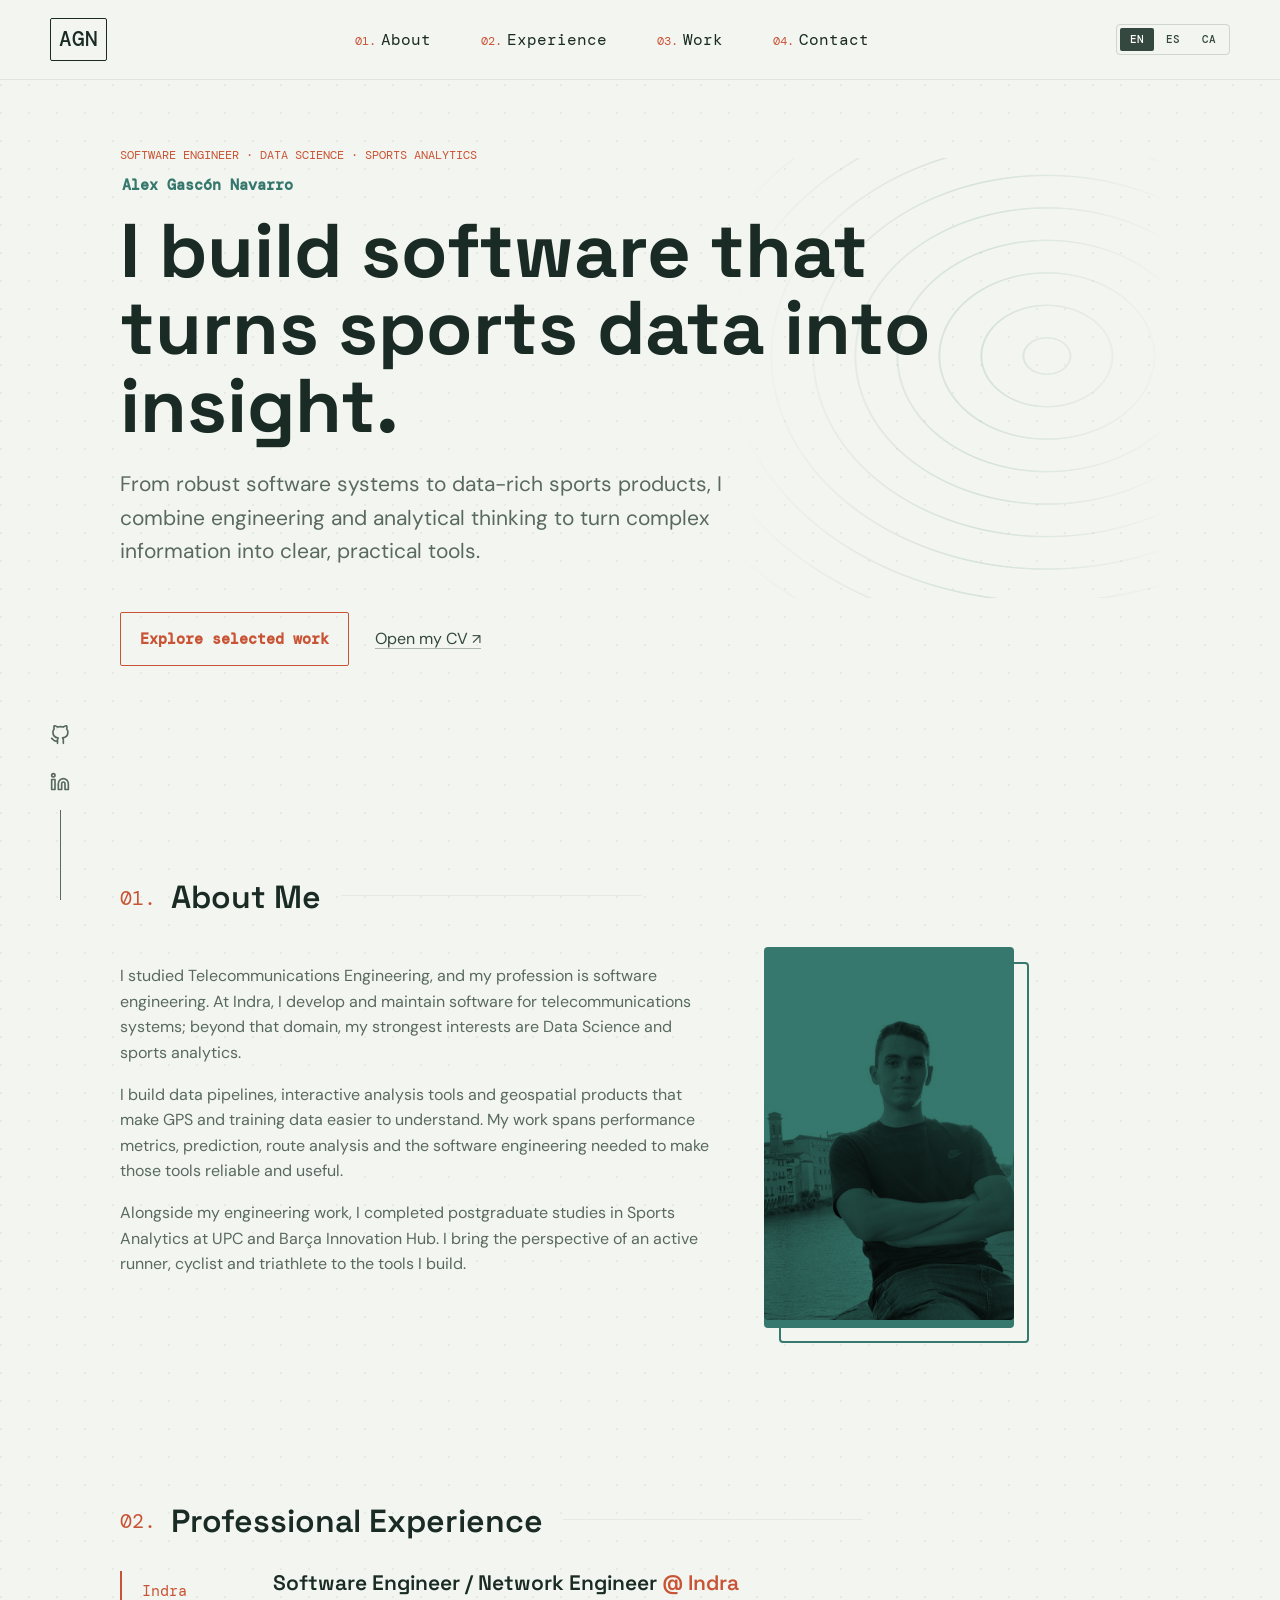
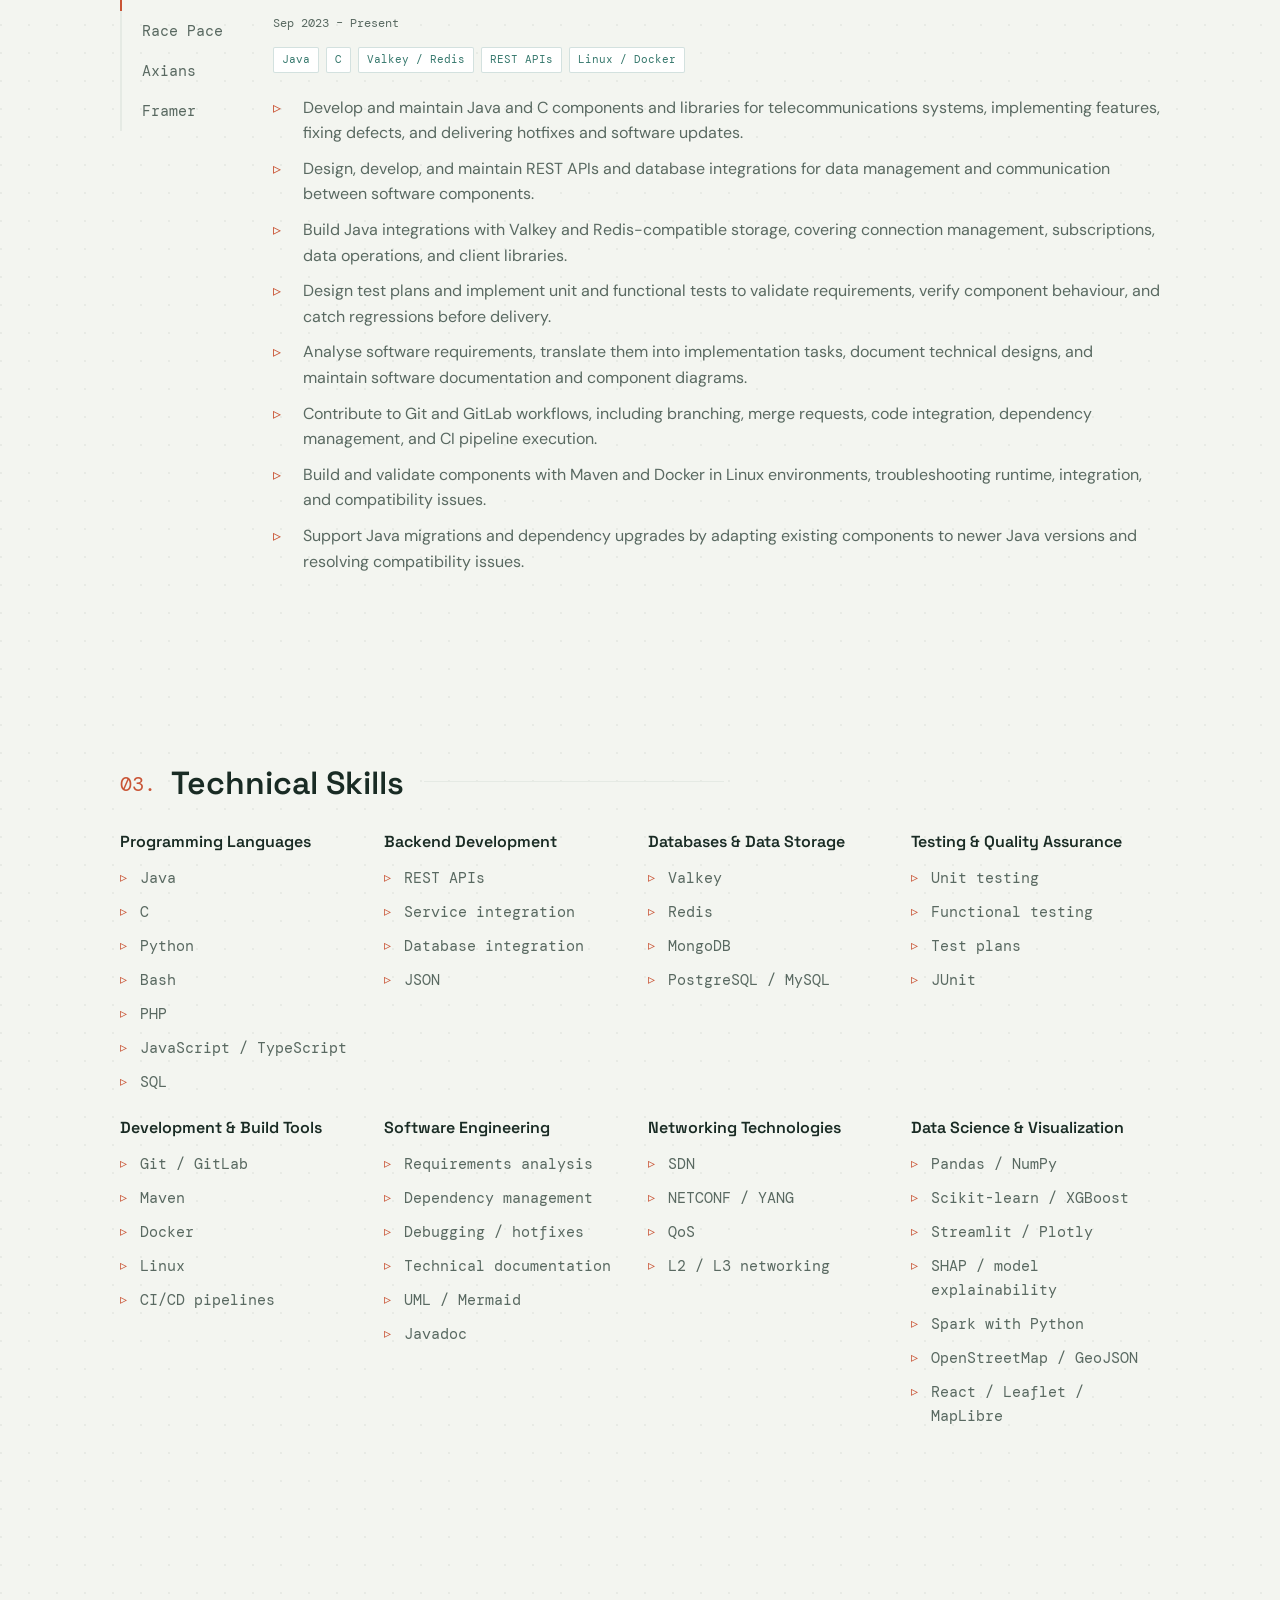
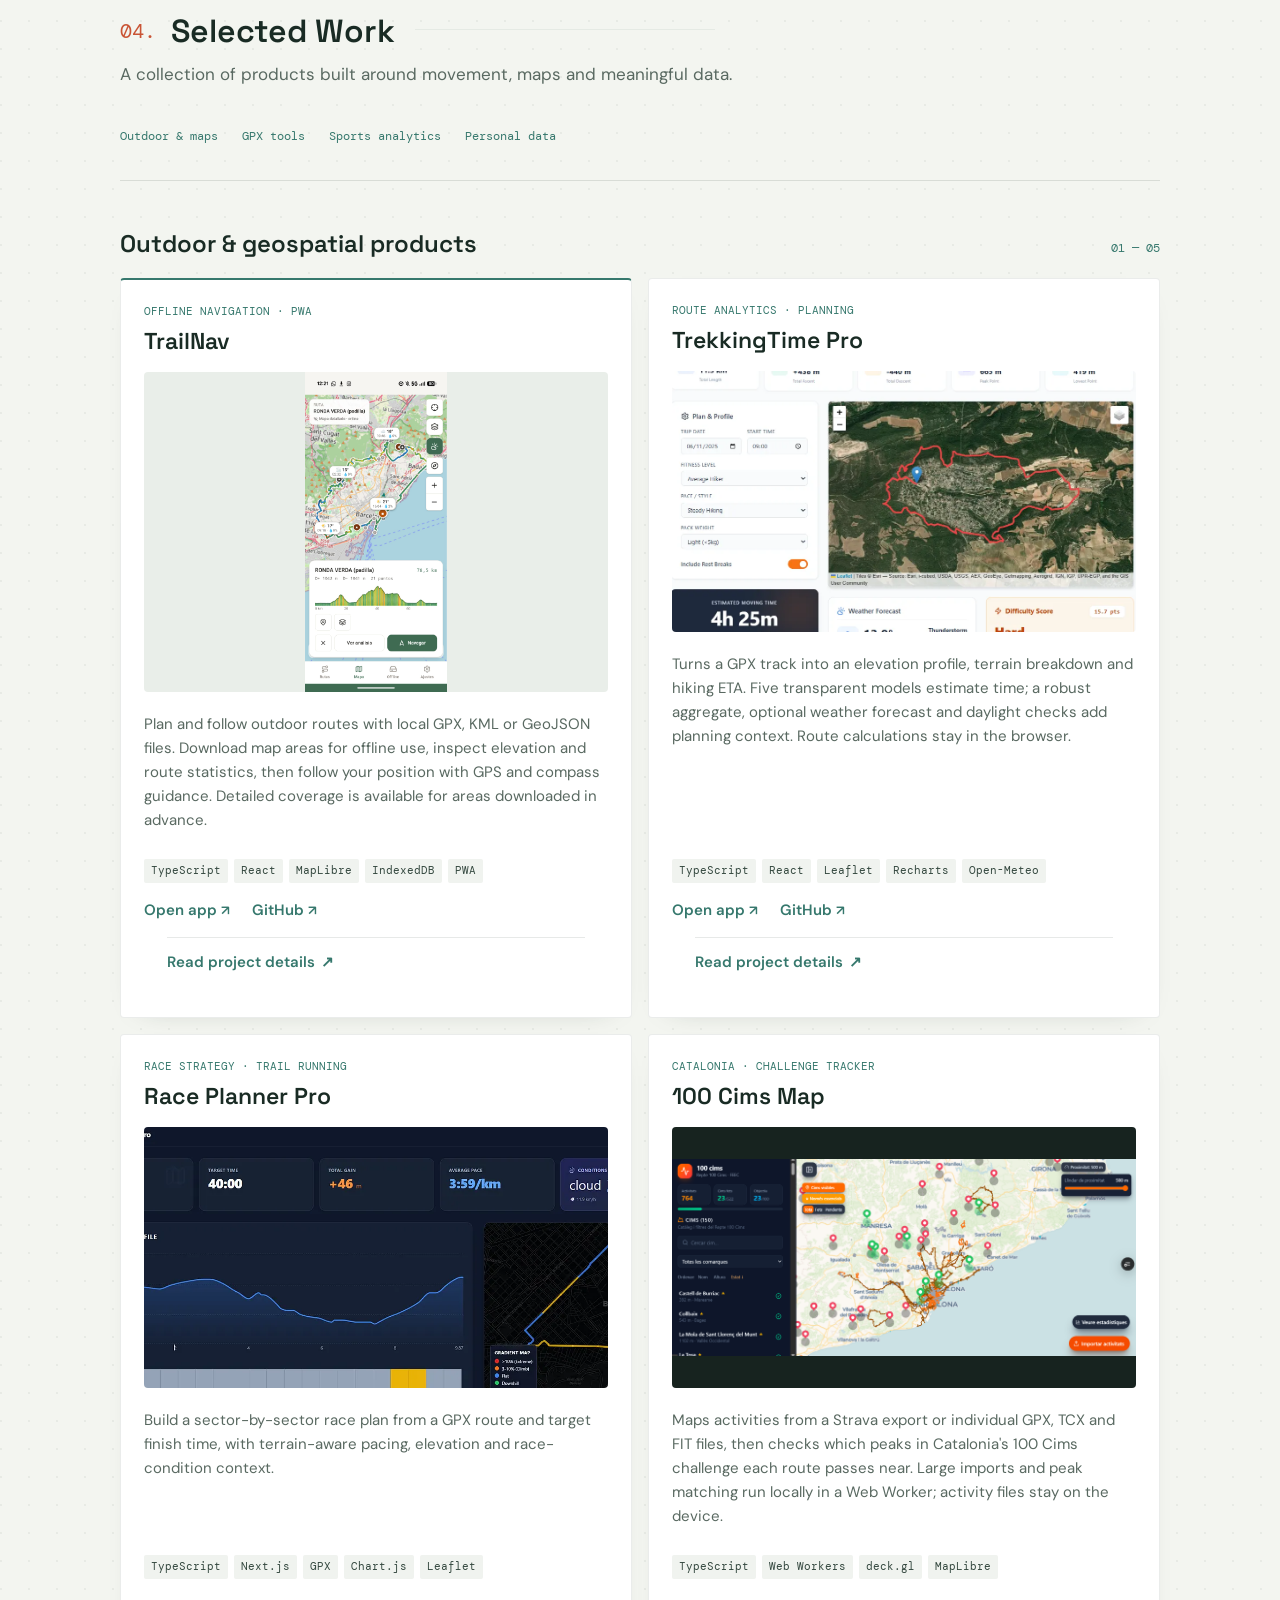
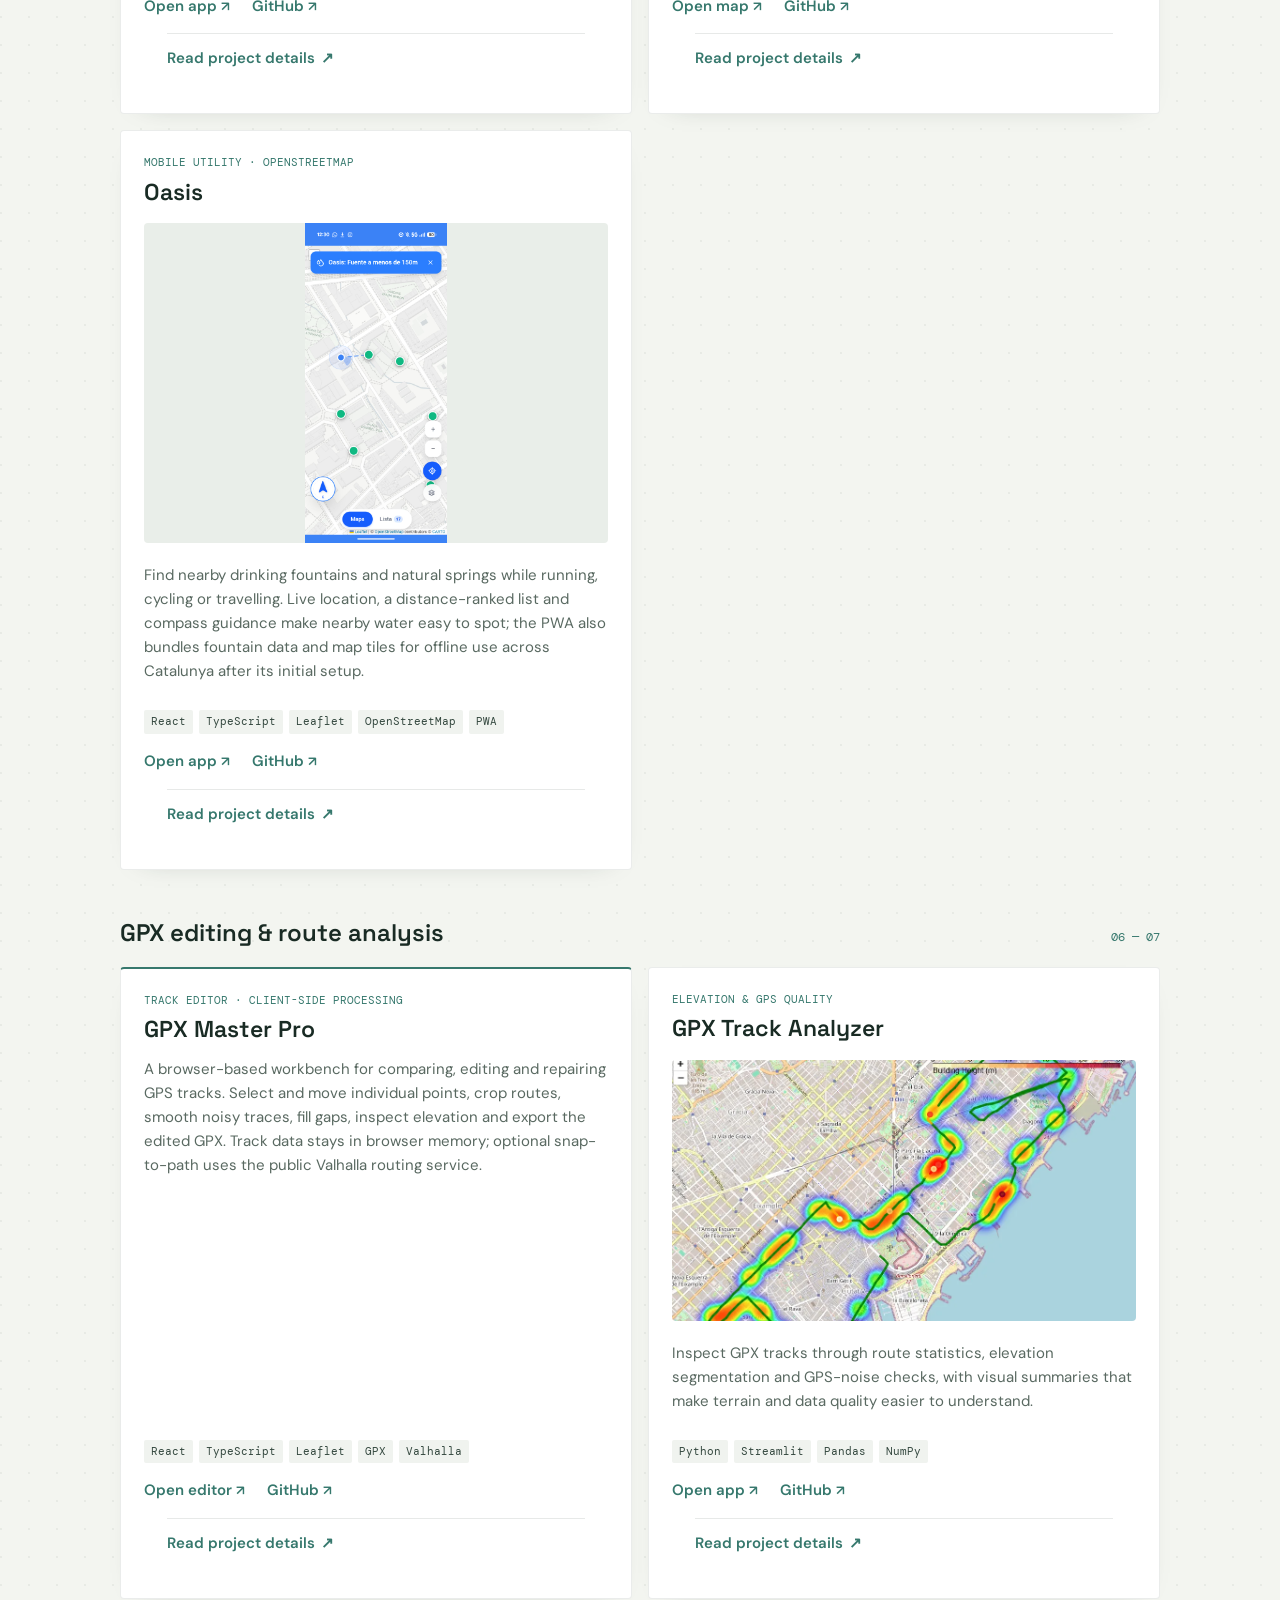
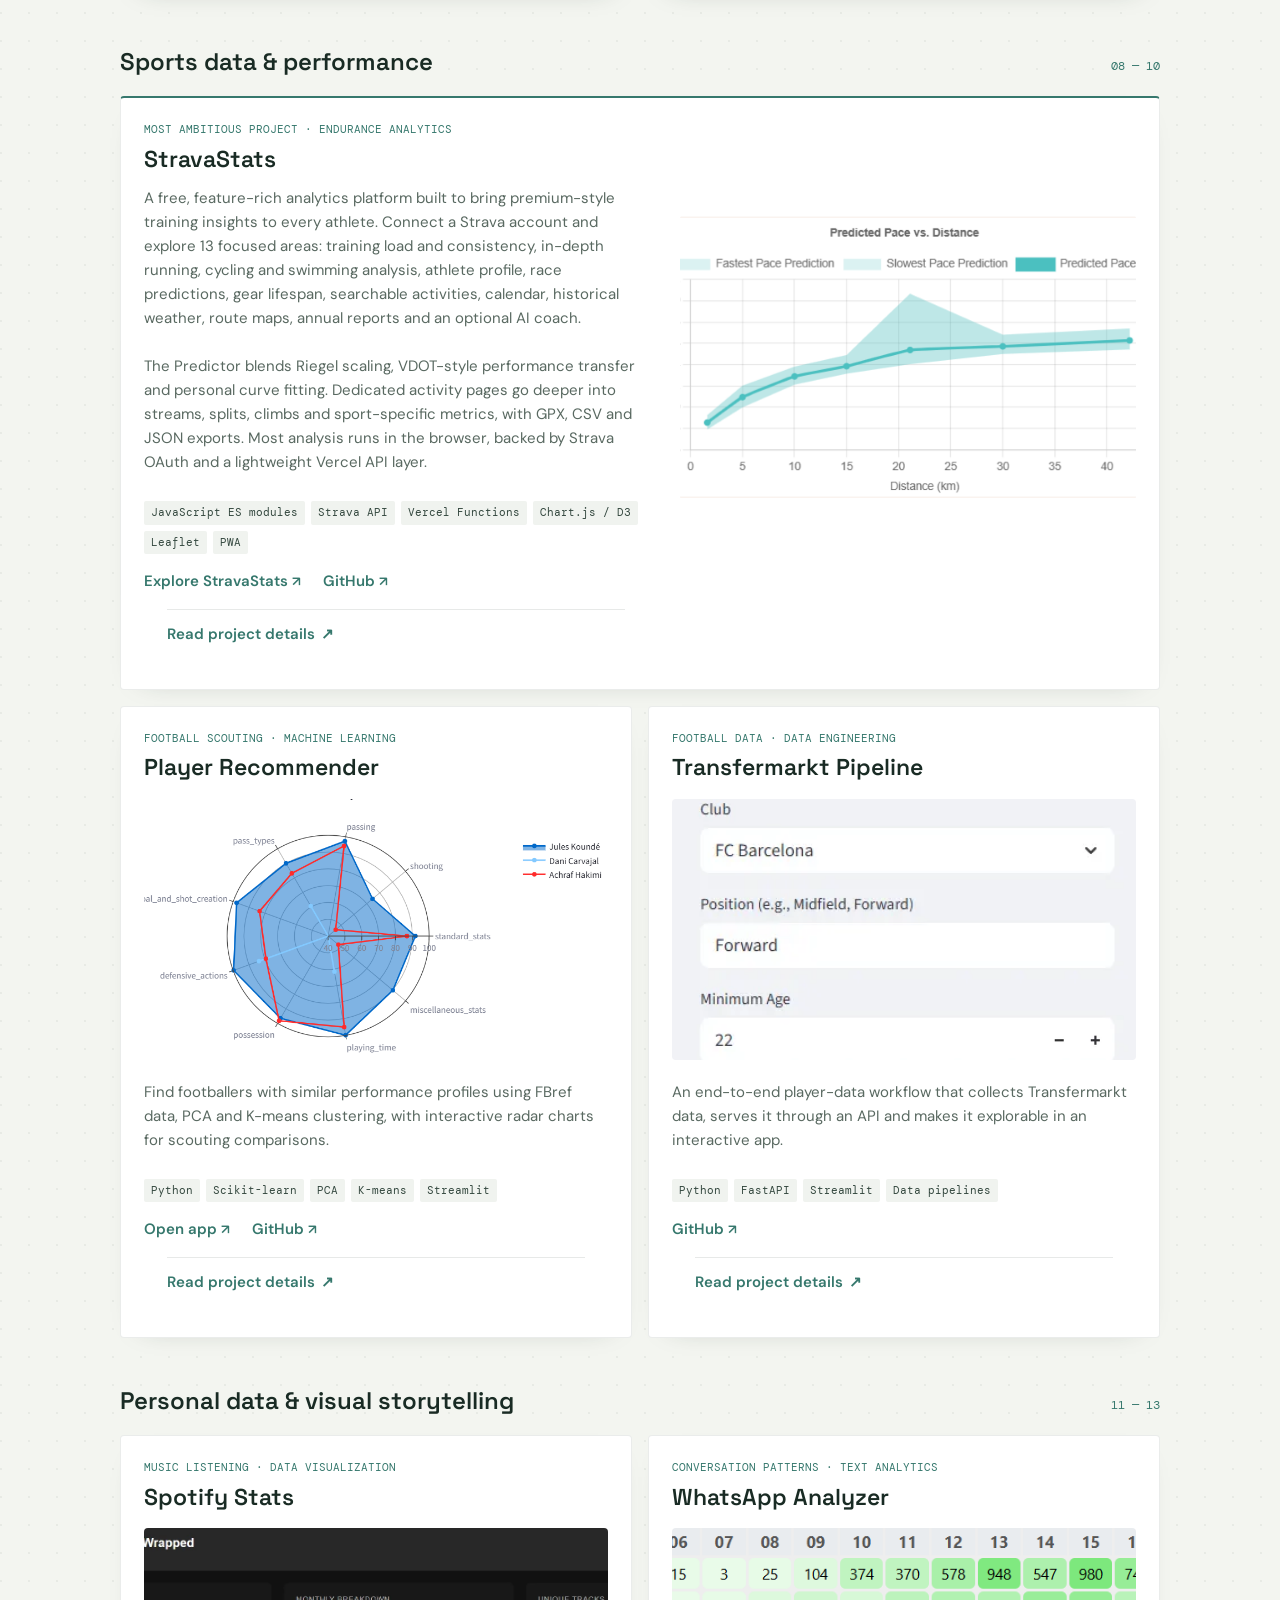
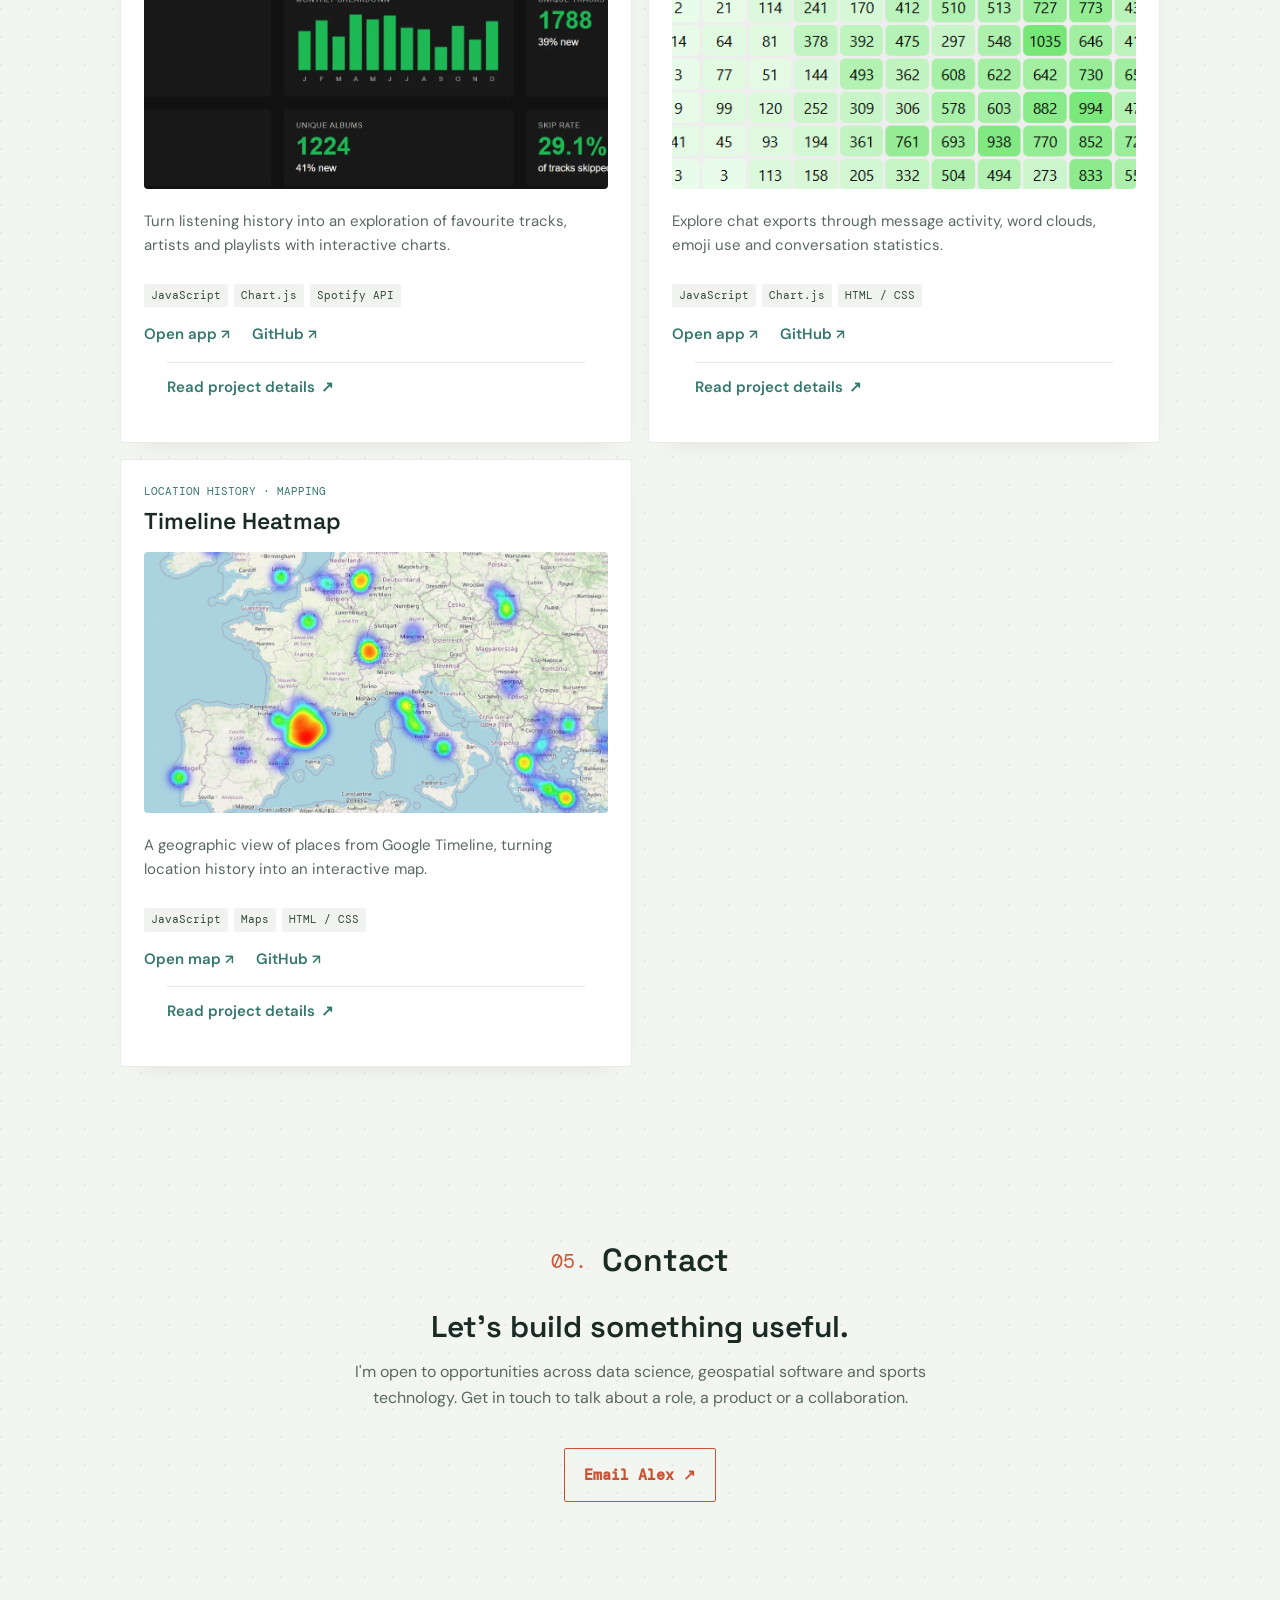
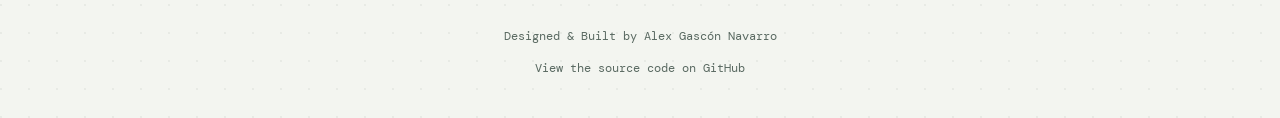
==== commit 027c2b7b: "project page" ====
--- a/index.html
+++ b/index.html
@@ -644,6 +644,8 @@
 
   <!-- Scripts -->
   <script src="https://unpkg.com/aos@next/dist/aos.js"></script>
+  <script src="project-details.js"></script>
+  <script src="project-pages.js"></script>
   <script src="translations.js"></script>
   <script>
     // Initialize Animate on Scroll
--- a/style.css
+++ b/style.css
@@ -714,6 +714,36 @@
   height: 22px;
 }
 
+.project-card[tabindex="0"] {
+  cursor: pointer;
+}
+
+.project-card[tabindex="0"]:focus-visible {
+  outline: 2px solid var(--teal);
+  outline-offset: 3px;
+}
+
+.project-detail-cta {
+  display: inline-block;
+  margin: 15px 23px 20px;
+  padding-top: 12px;
+  border-top: 1px solid rgba(25, 43, 36, 0.1);
+  color: var(--teal);
+  font-size: var(--fz-sm);
+  font-weight: 600;
+  text-decoration: none;
+}
+
+.project-detail-cta::after {
+  margin-left: 6px;
+  content: '↗';
+  font-family: var(--font-mono);
+}
+
+.project-detail-cta:hover {
+  color: var(--green);
+}
+
 /* --- CONTACT & FOOTER --- */
 #contact {
   text-align: center;
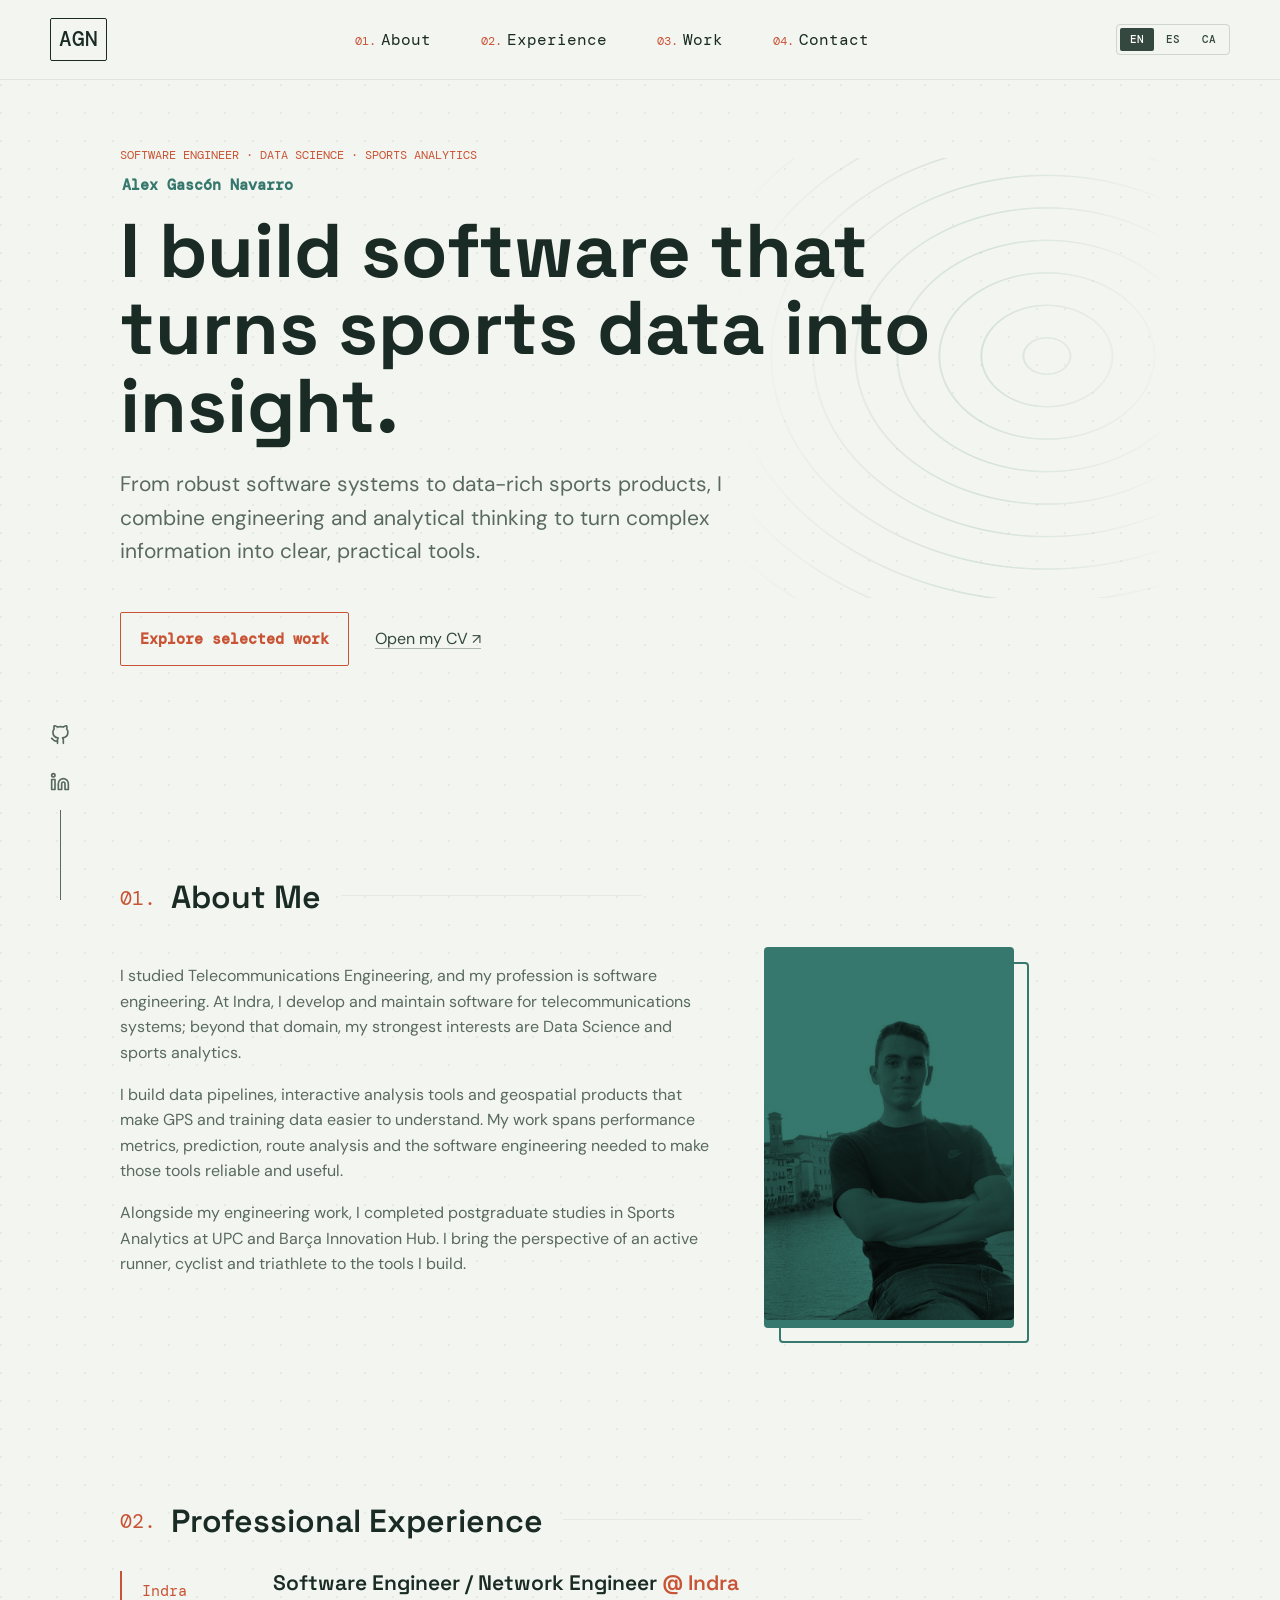
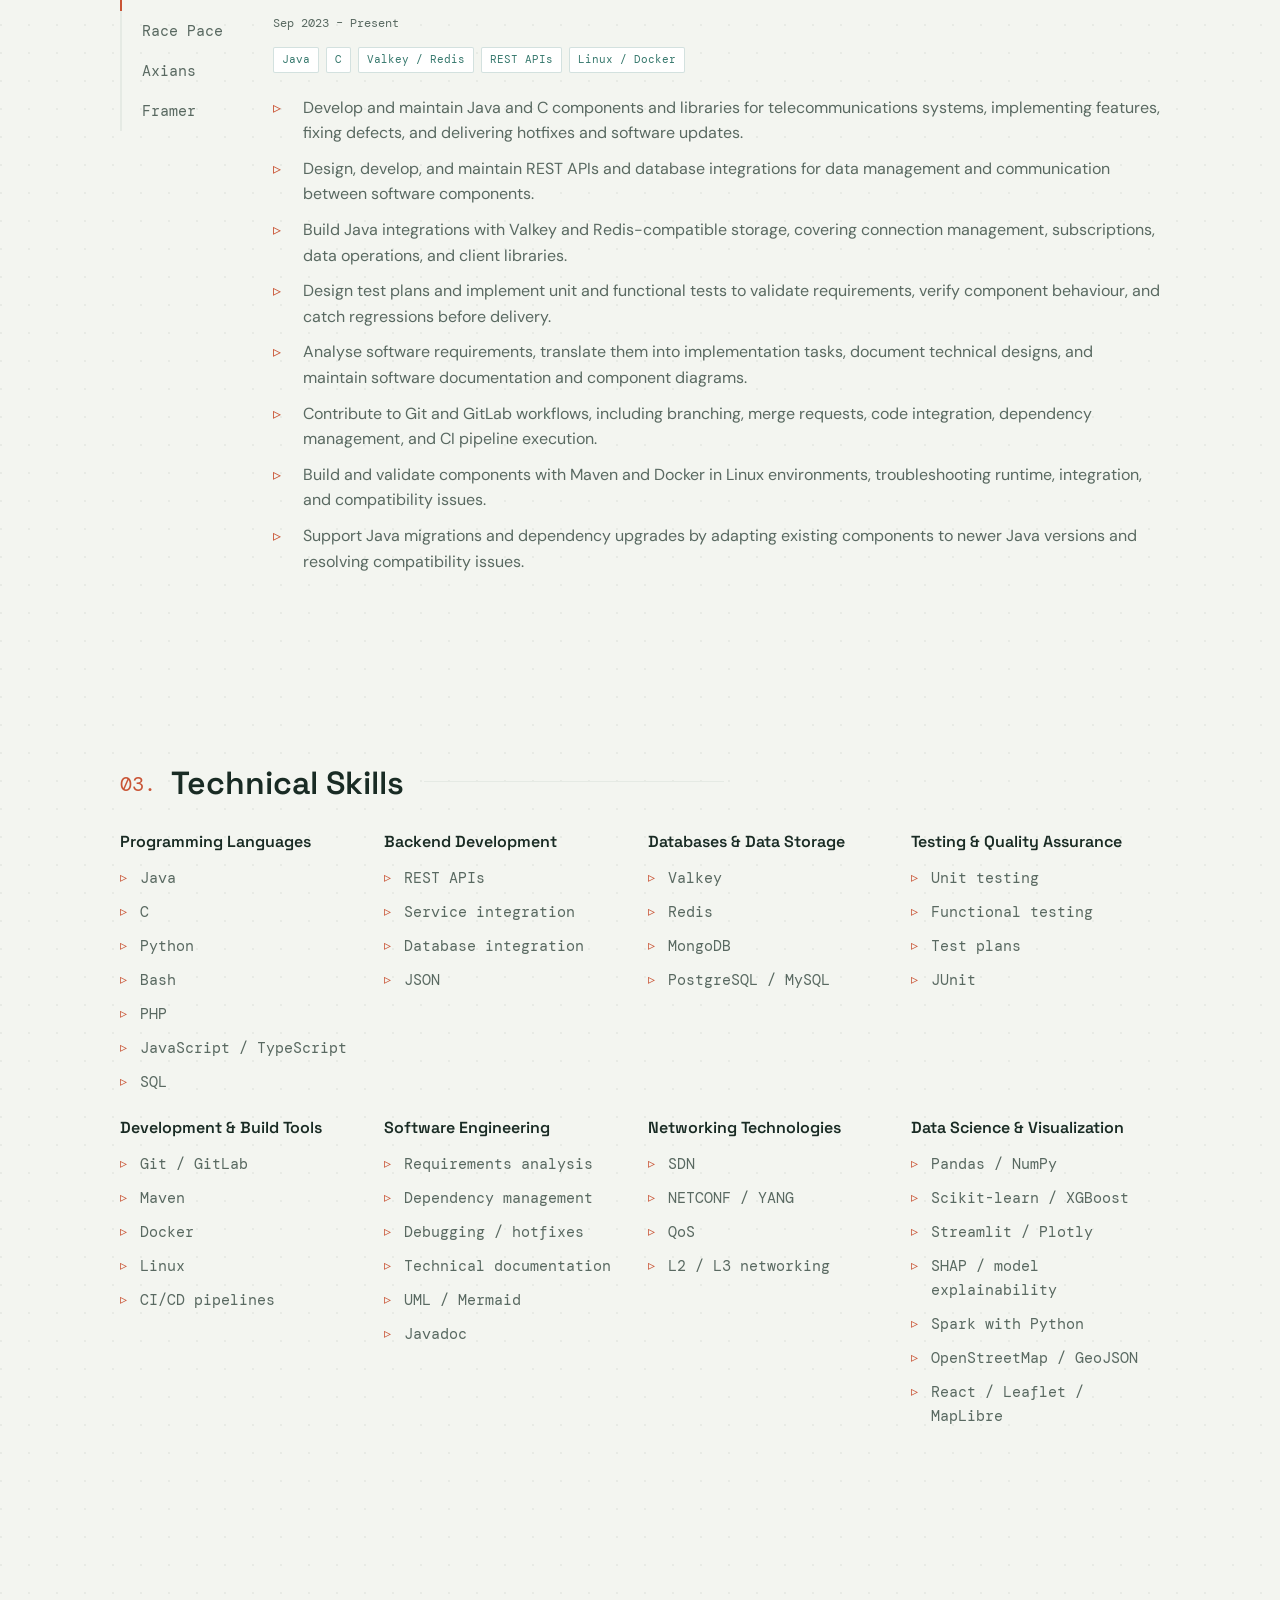
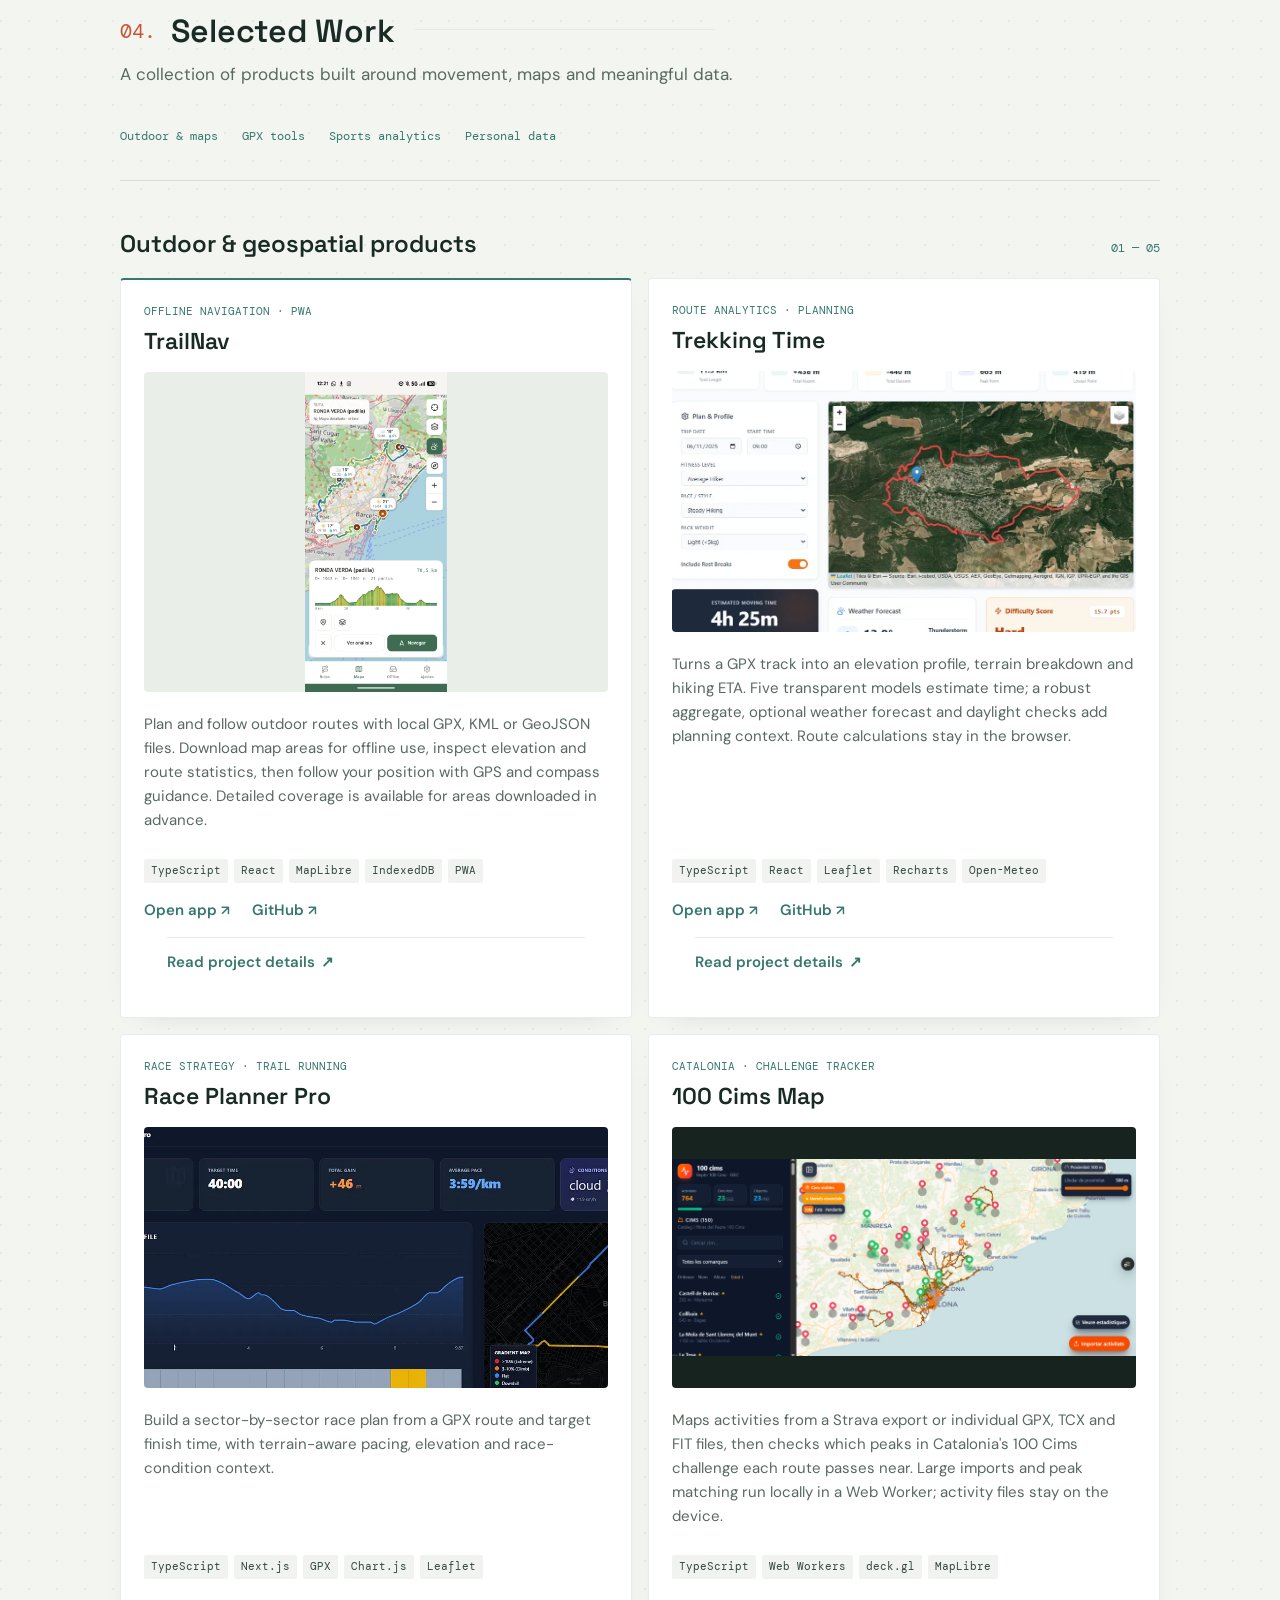
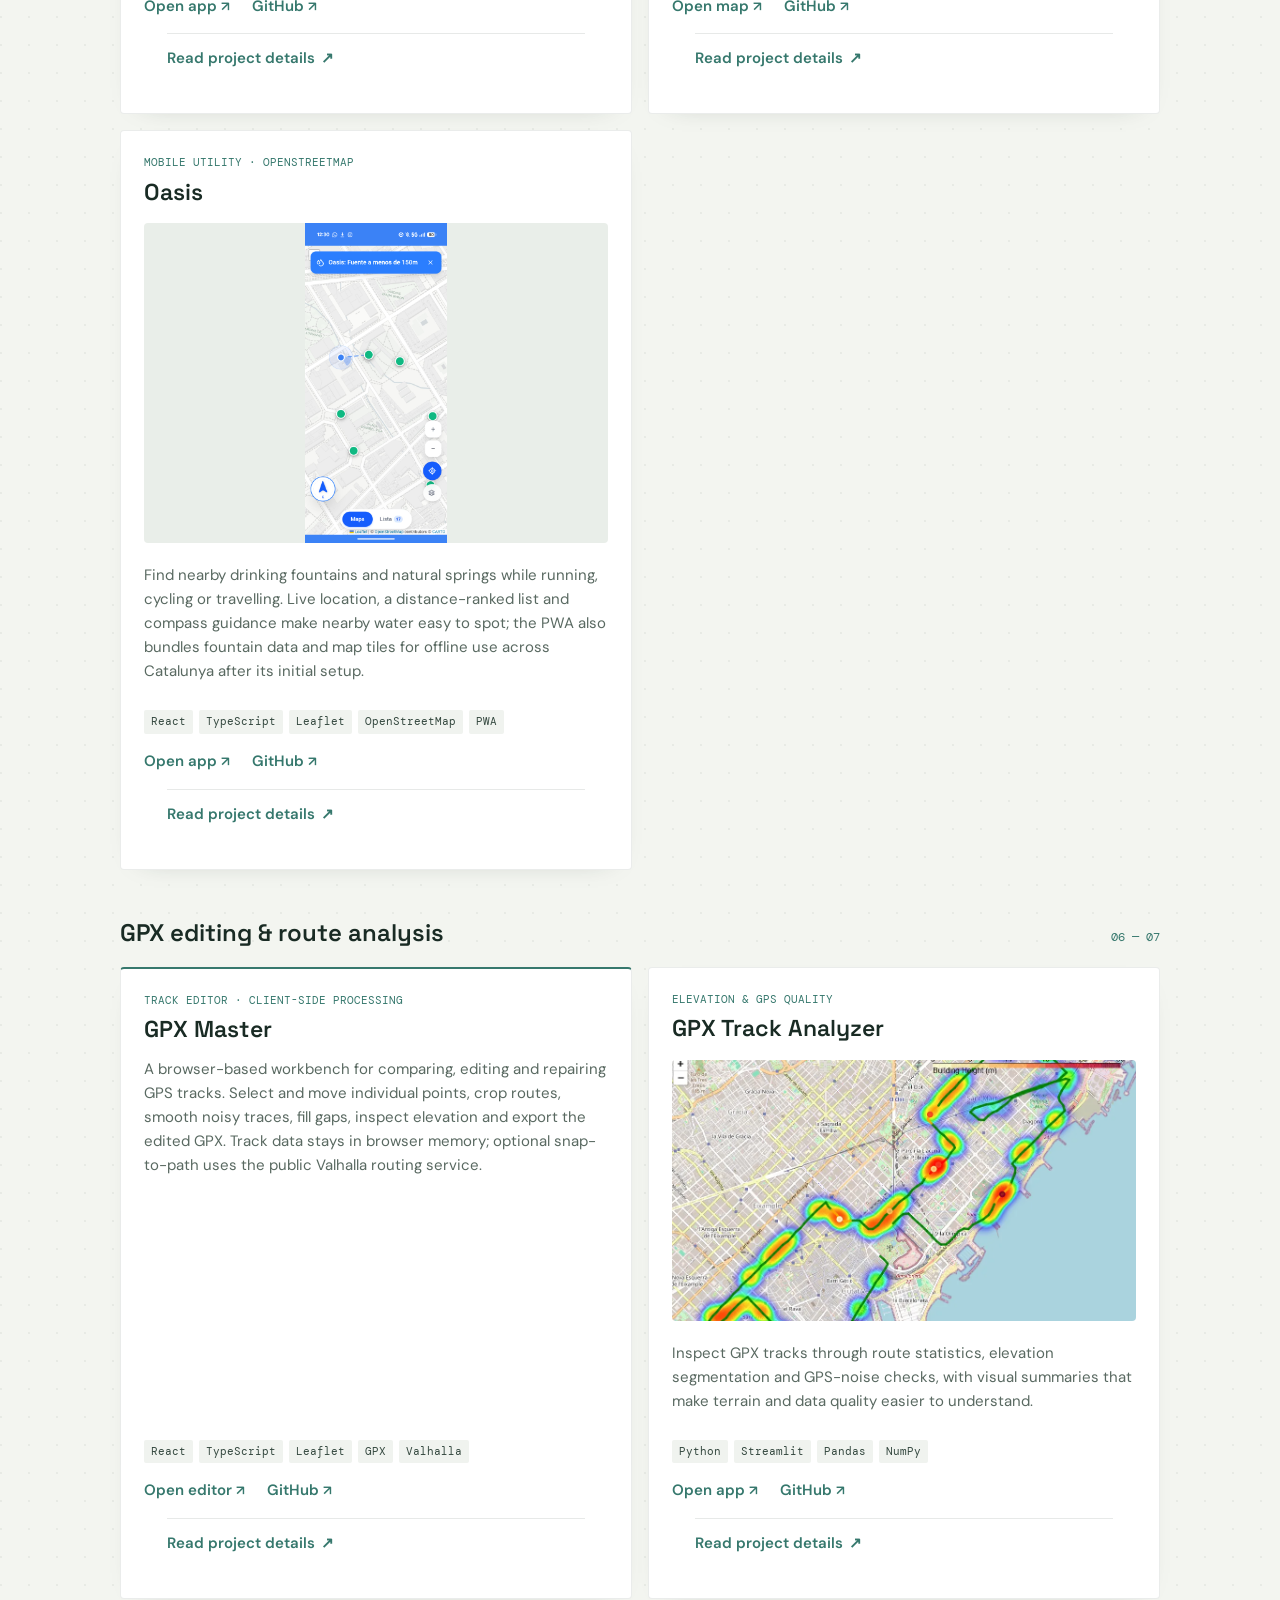
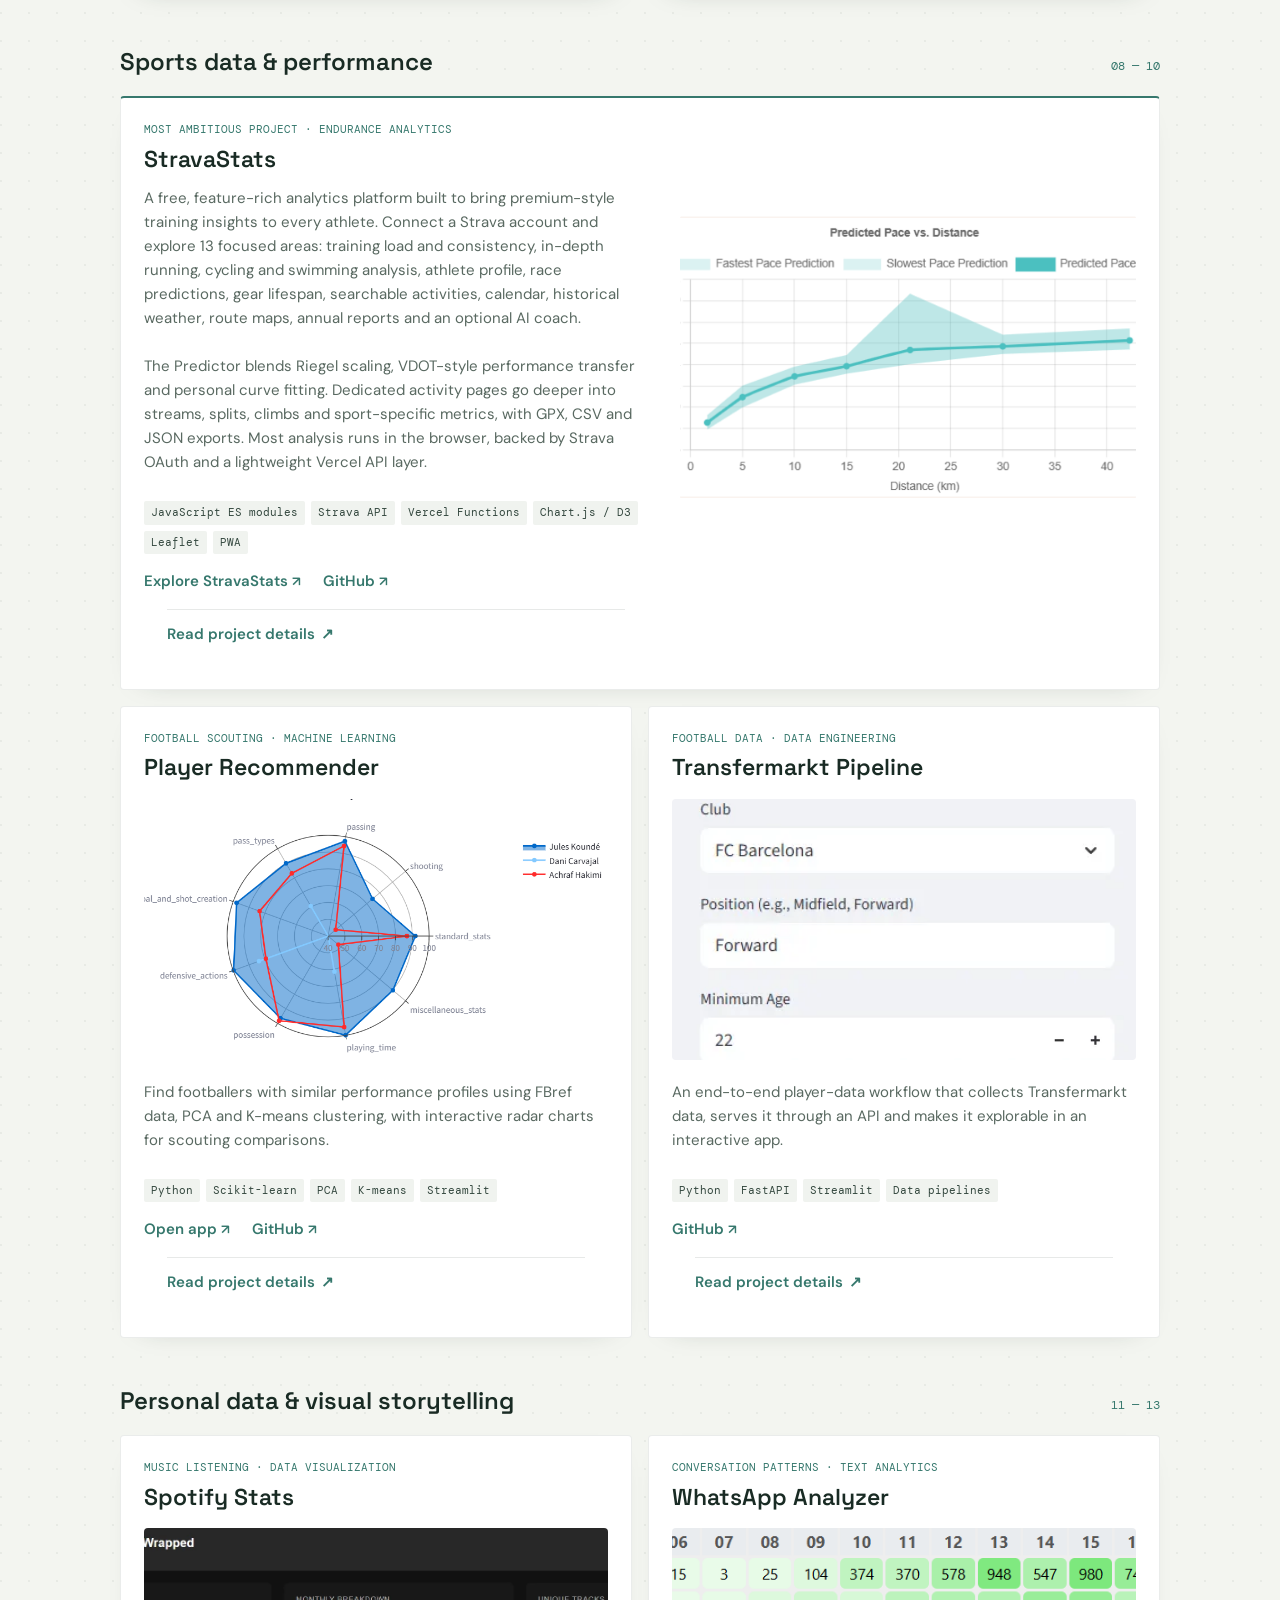
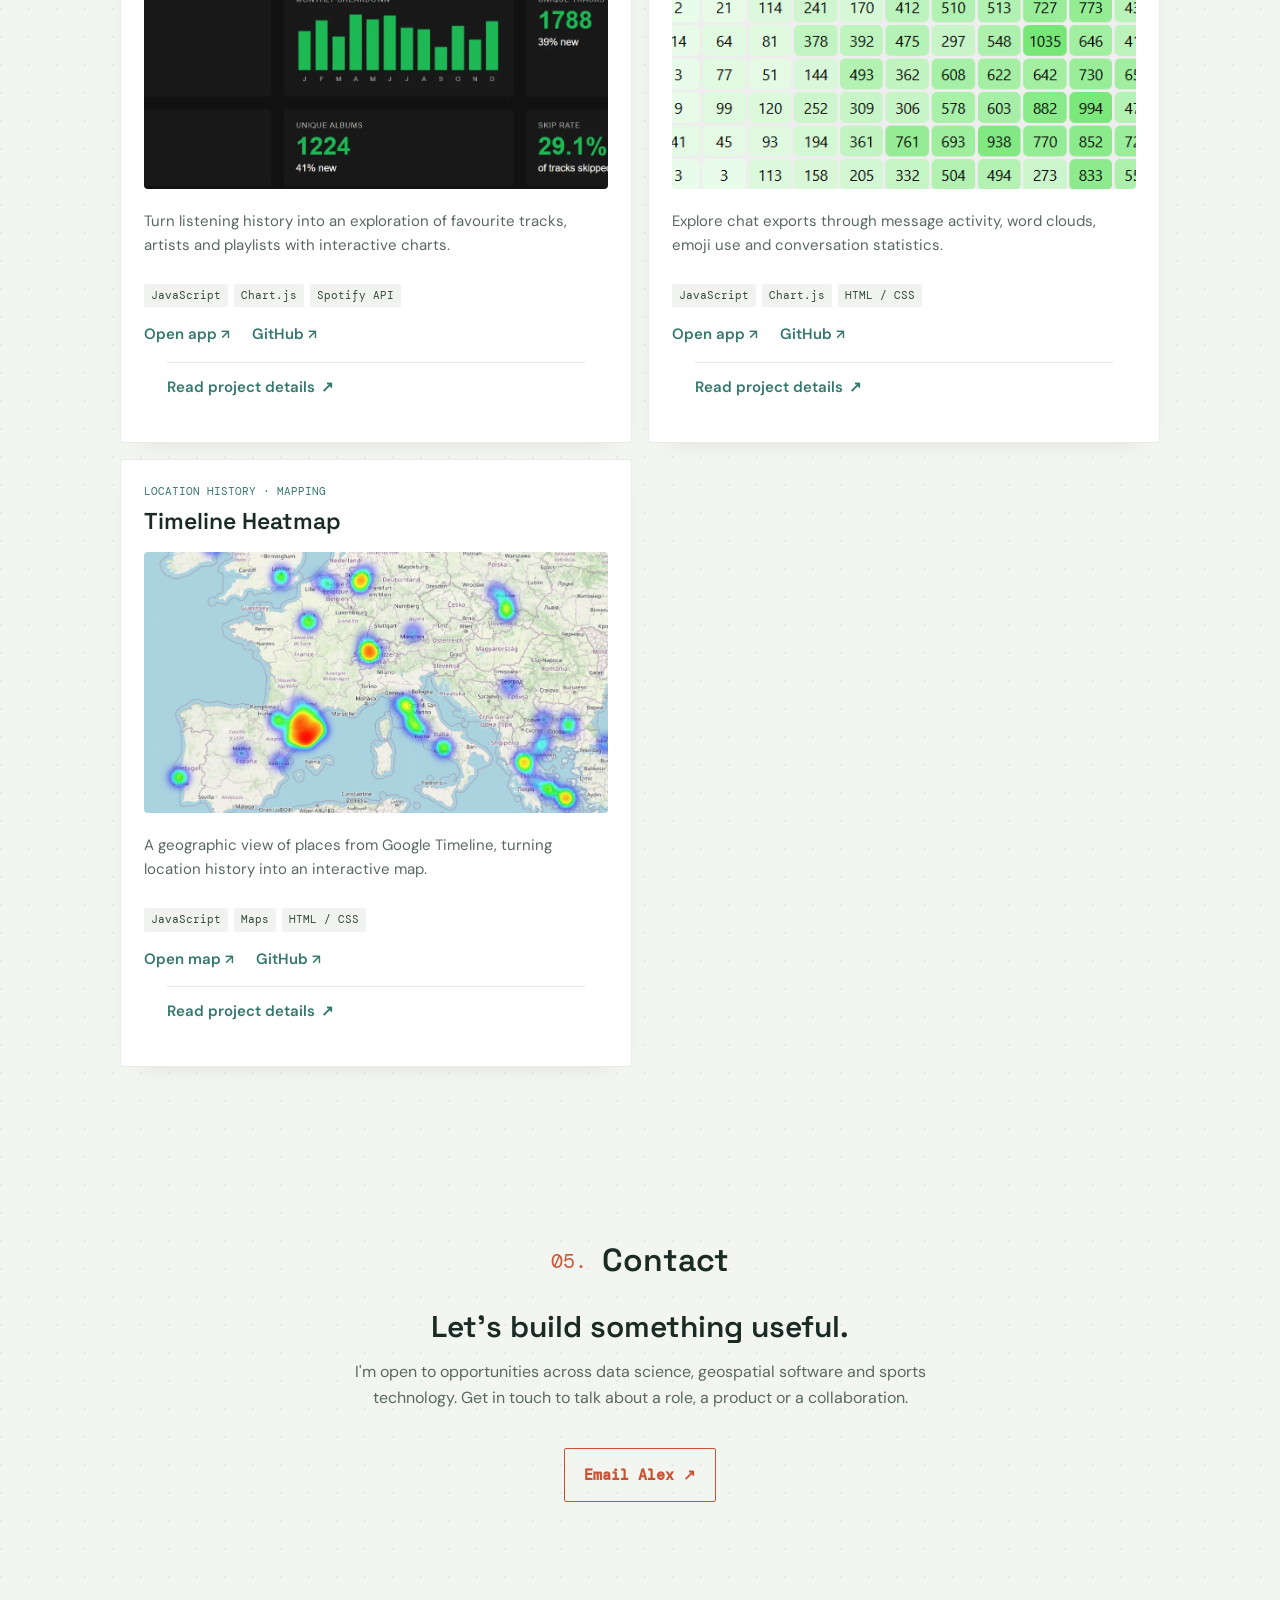
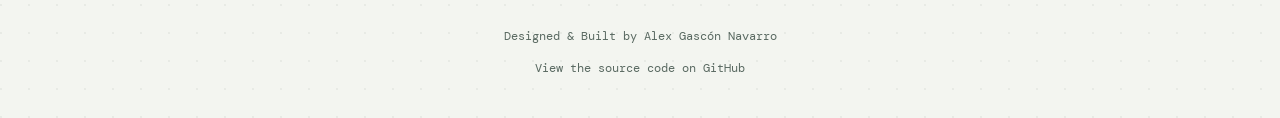
==== commit 4d27c9d2: "Rename Trekking Time and GPX Master" ====
--- a/index.html
+++ b/index.html
@@ -317,9 +317,9 @@
             <article class="project-card" data-aos="fade-up" data-aos-delay="50">
               <div class="project-content">
                 <p class="project-eyebrow">Route analytics · Planning</p>
-                <h4 class="project-title">TrekkingTime Pro</h4>
+                <h4 class="project-title">Trekking Time</h4>
                 <div class="project-image"><img src="files/TrekkingPro.webp"
-                    alt="TrekkingTime Pro route map and planning dashboard" loading="lazy"></div>
+                  alt="Trekking Time route map and planning dashboard" loading="lazy"></div>
                 <p class="project-description">Turns a GPX track into an elevation profile, terrain breakdown and hiking
                   ETA. Five transparent models estimate time; a robust aggregate, optional weather forecast and daylight
                   checks add planning context. Route calculations stay in the browser.</p>
@@ -423,7 +423,7 @@
             <article class="project-card project-card-featured" data-aos="fade-up">
               <div class="project-content">
                 <p class="project-eyebrow">Track editor · Client-side processing</p>
-                <h4 class="project-title">GPX Master Pro</h4>
+                <h4 class="project-title">GPX Master</h4>
                 <p class="project-description">A browser-based workbench for comparing, editing and repairing GPS
                   tracks. Select and move individual points, crop routes, smooth noisy traces, fill gaps, inspect
                   elevation and export the edited GPX. Track data stays in browser memory; optional snap-to-path uses
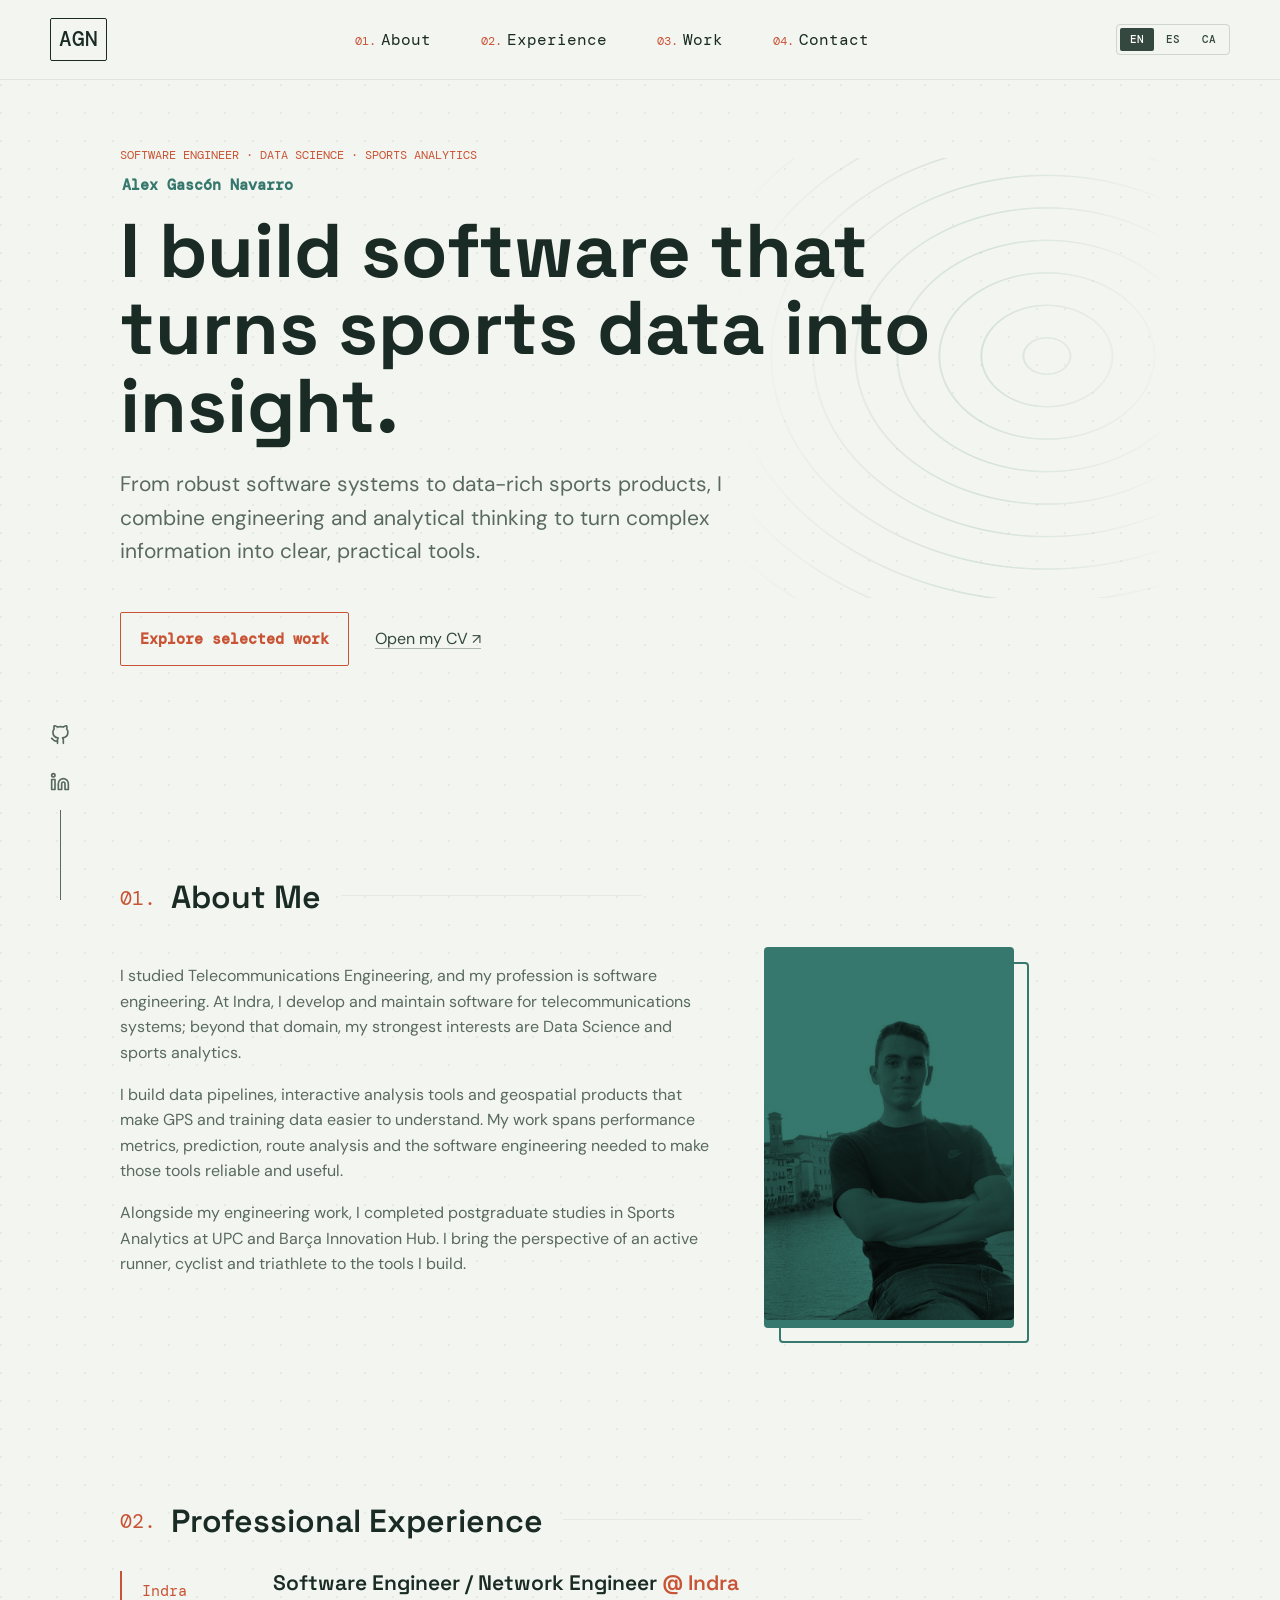
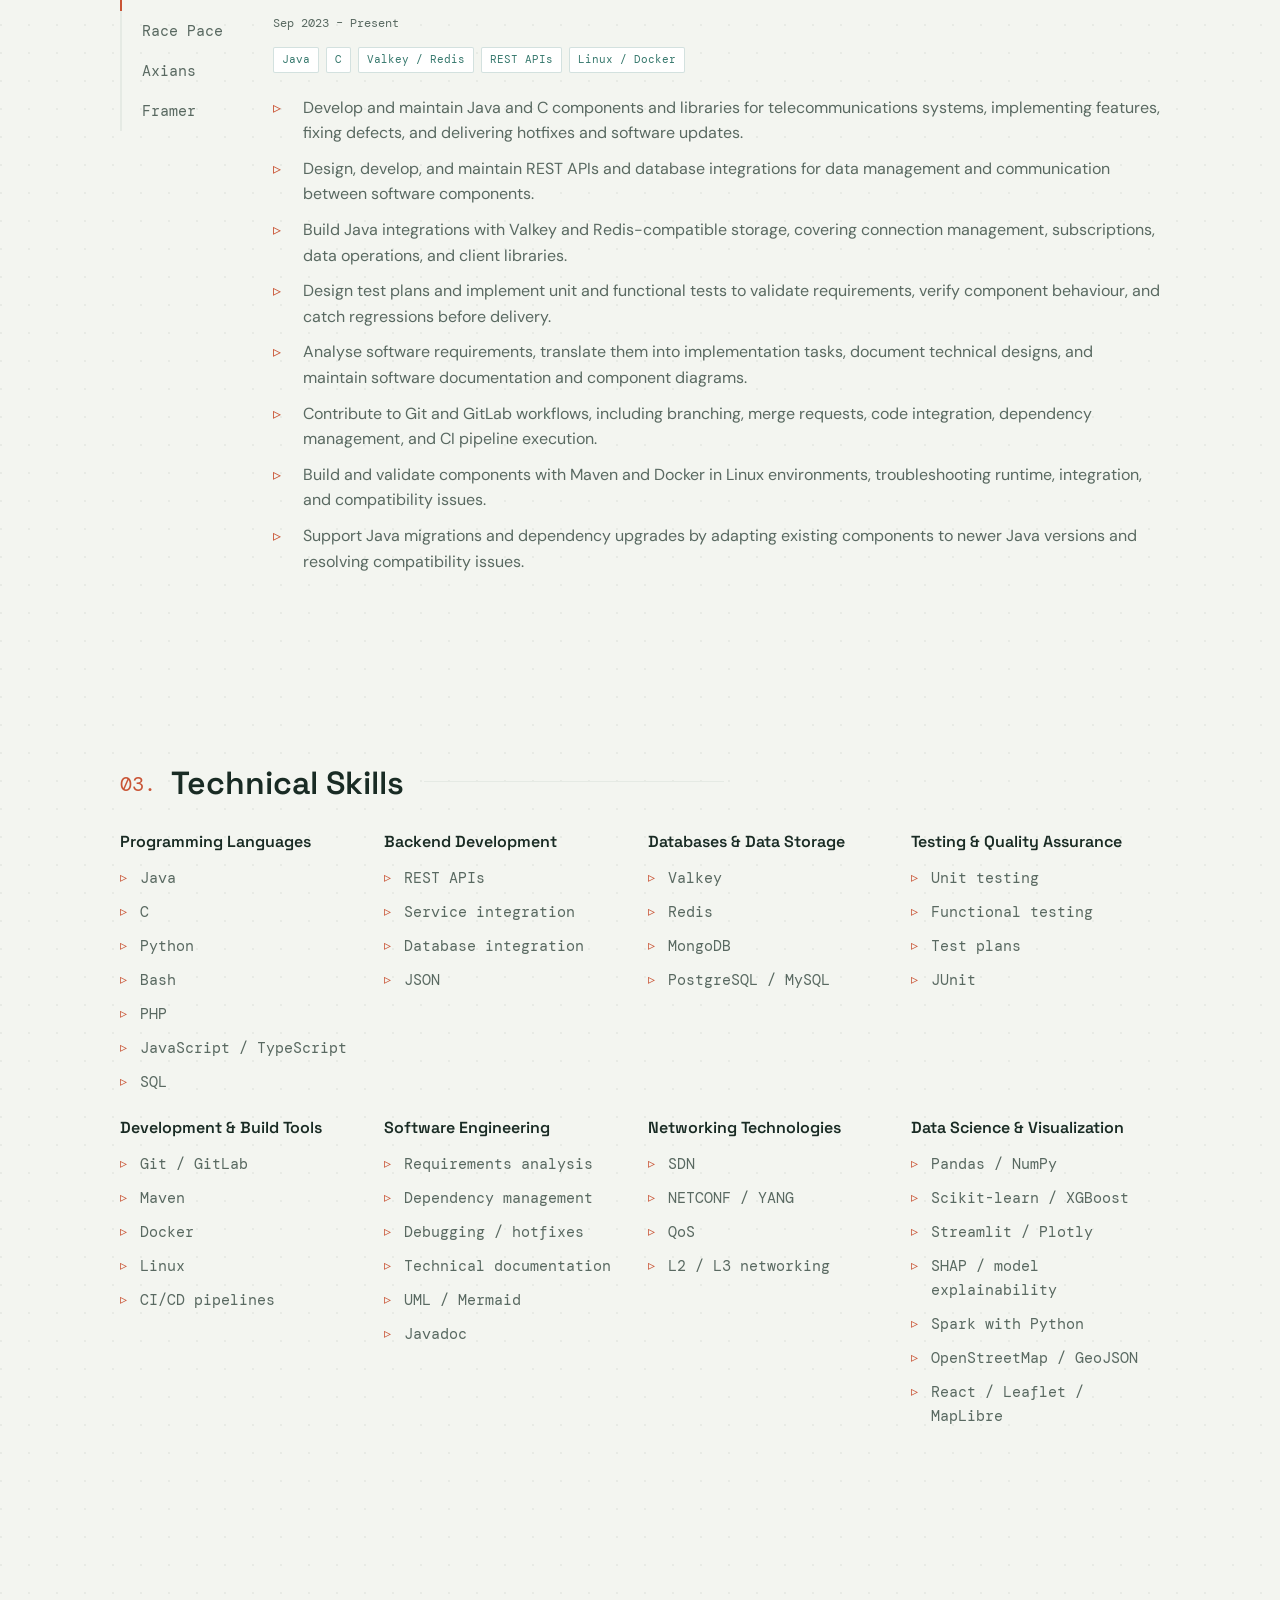
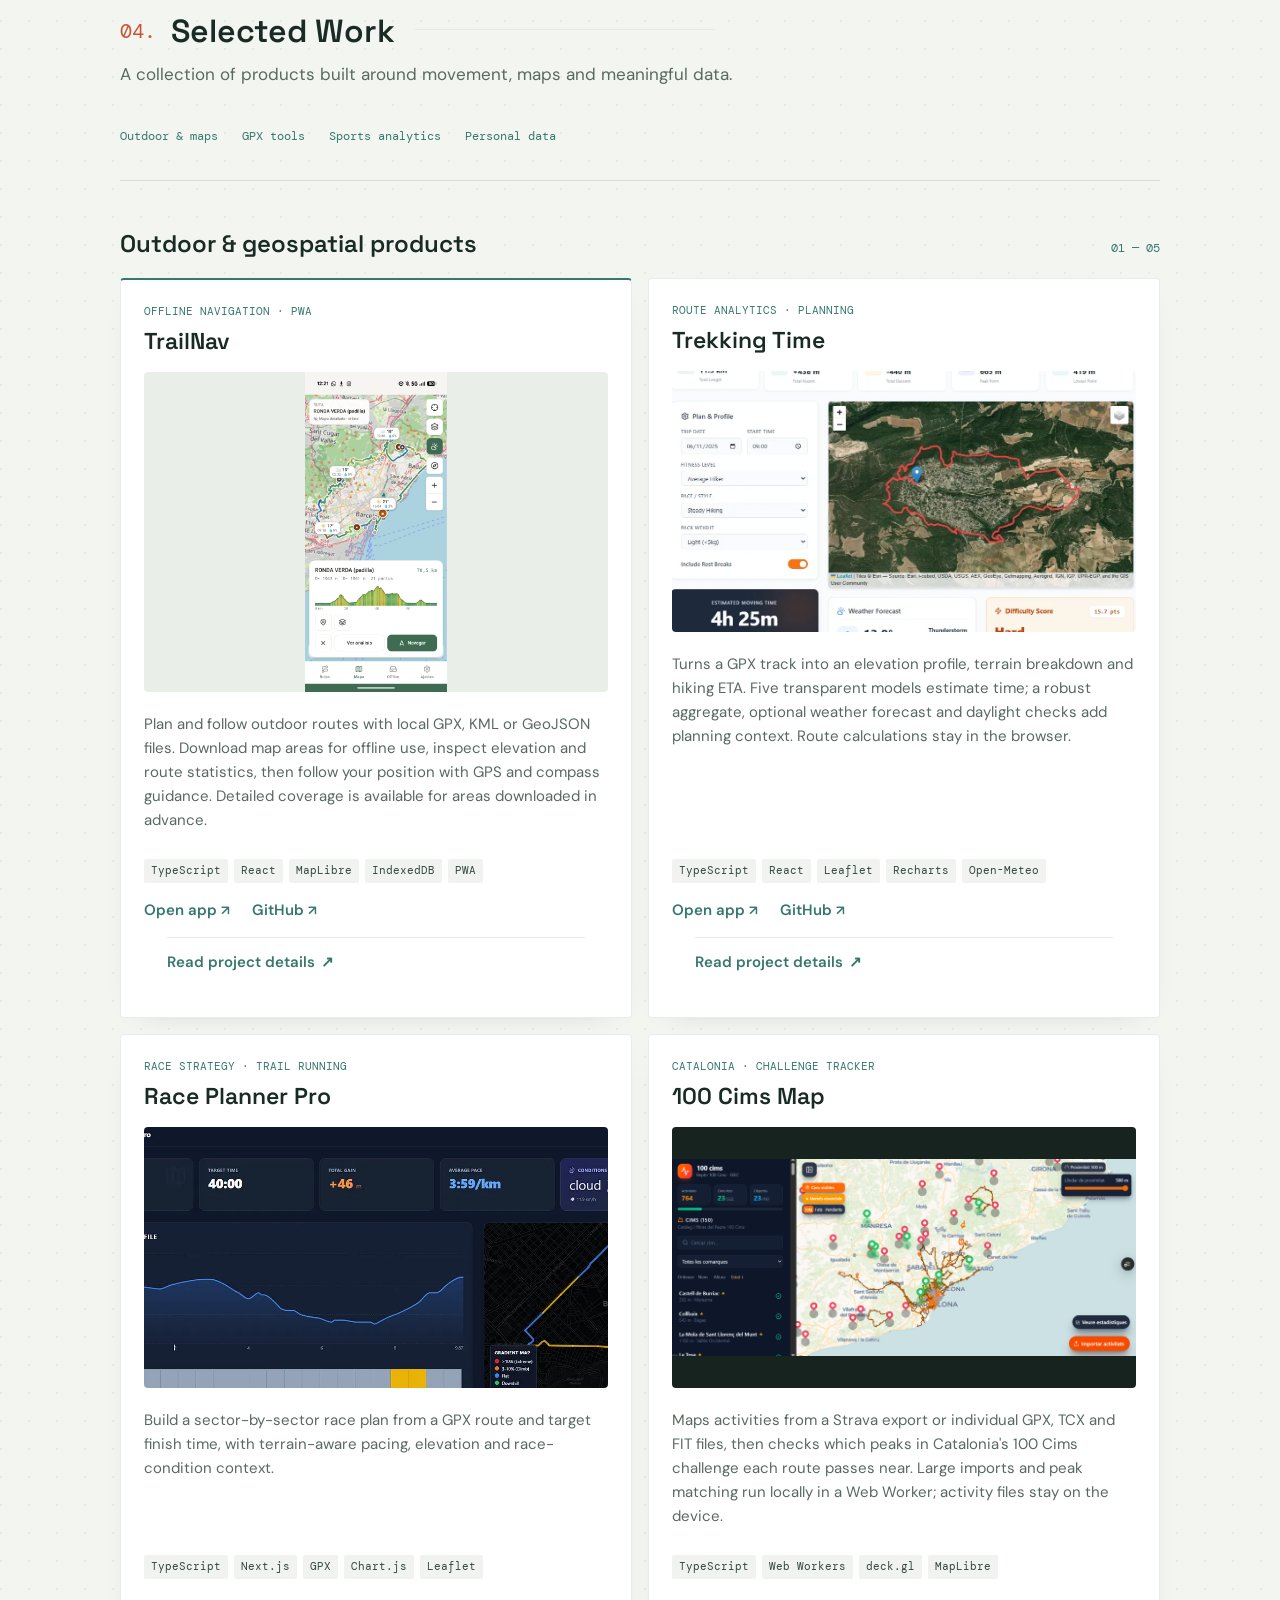
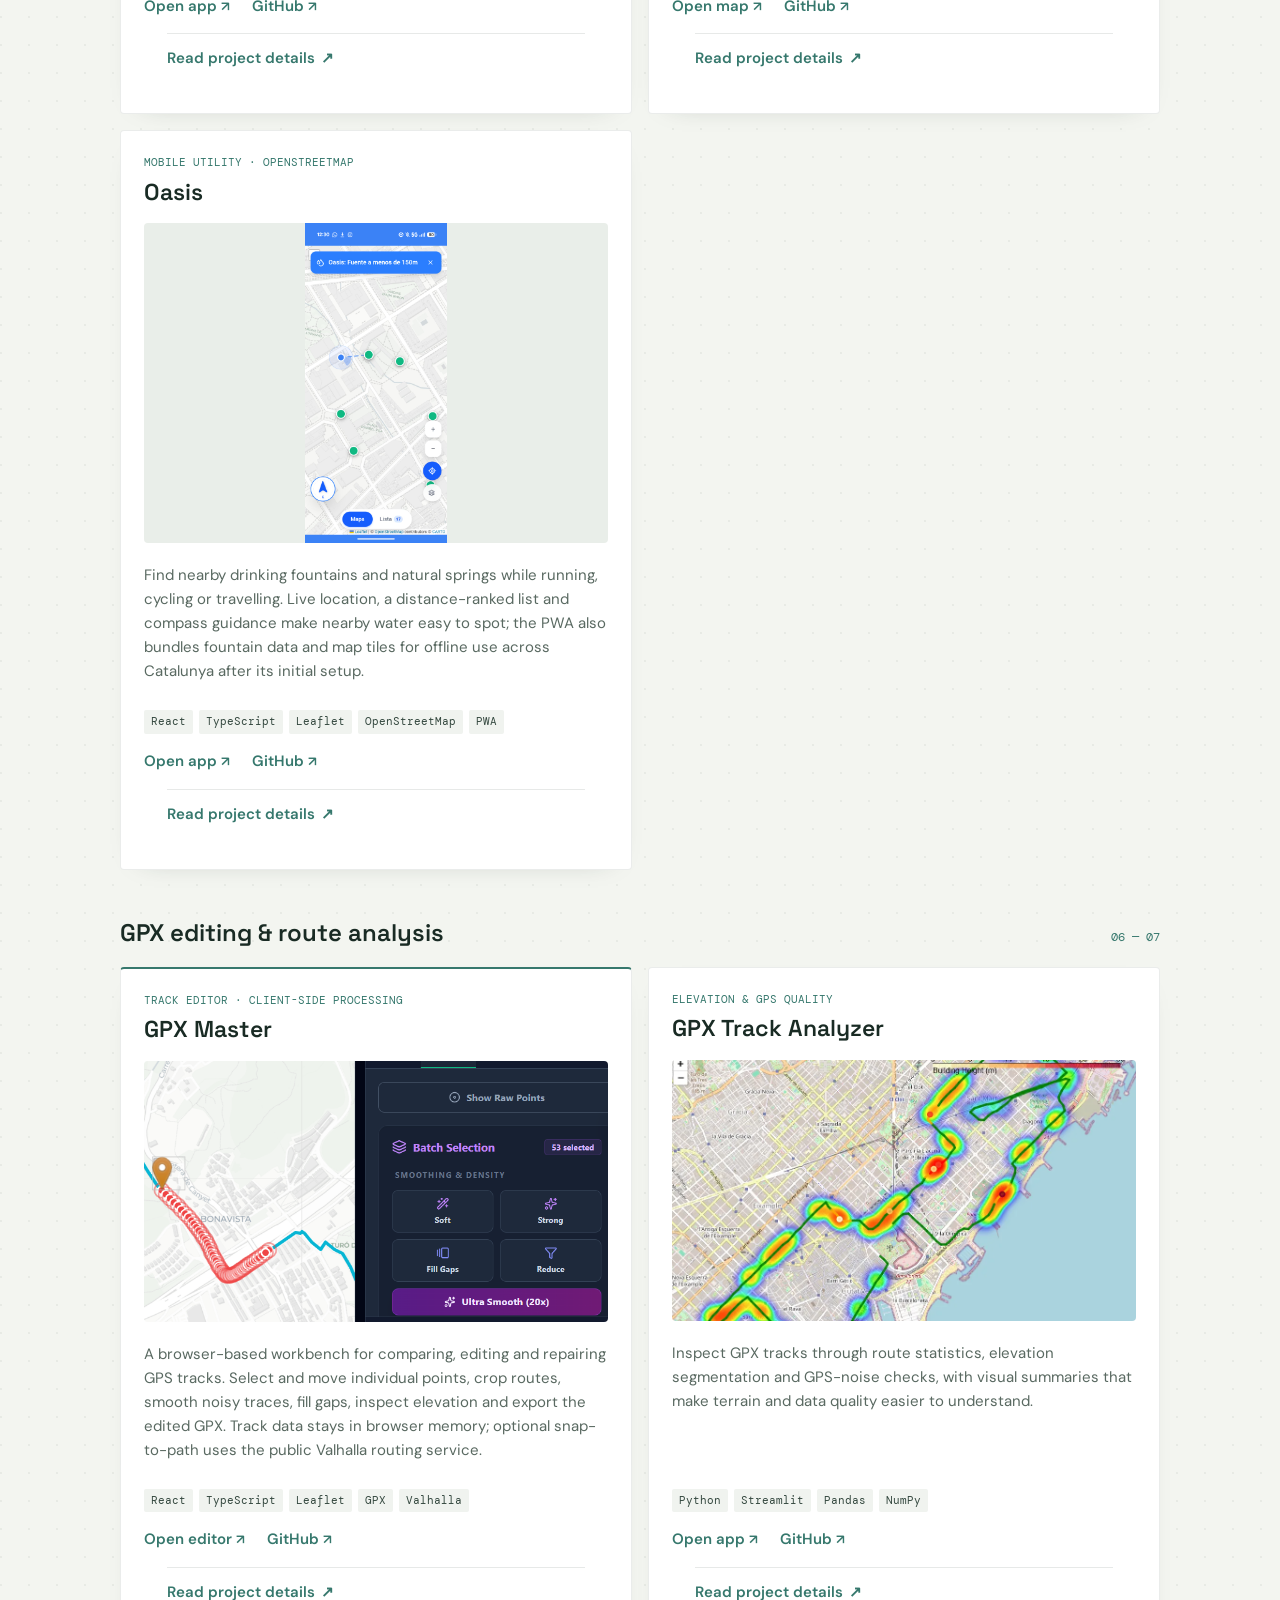
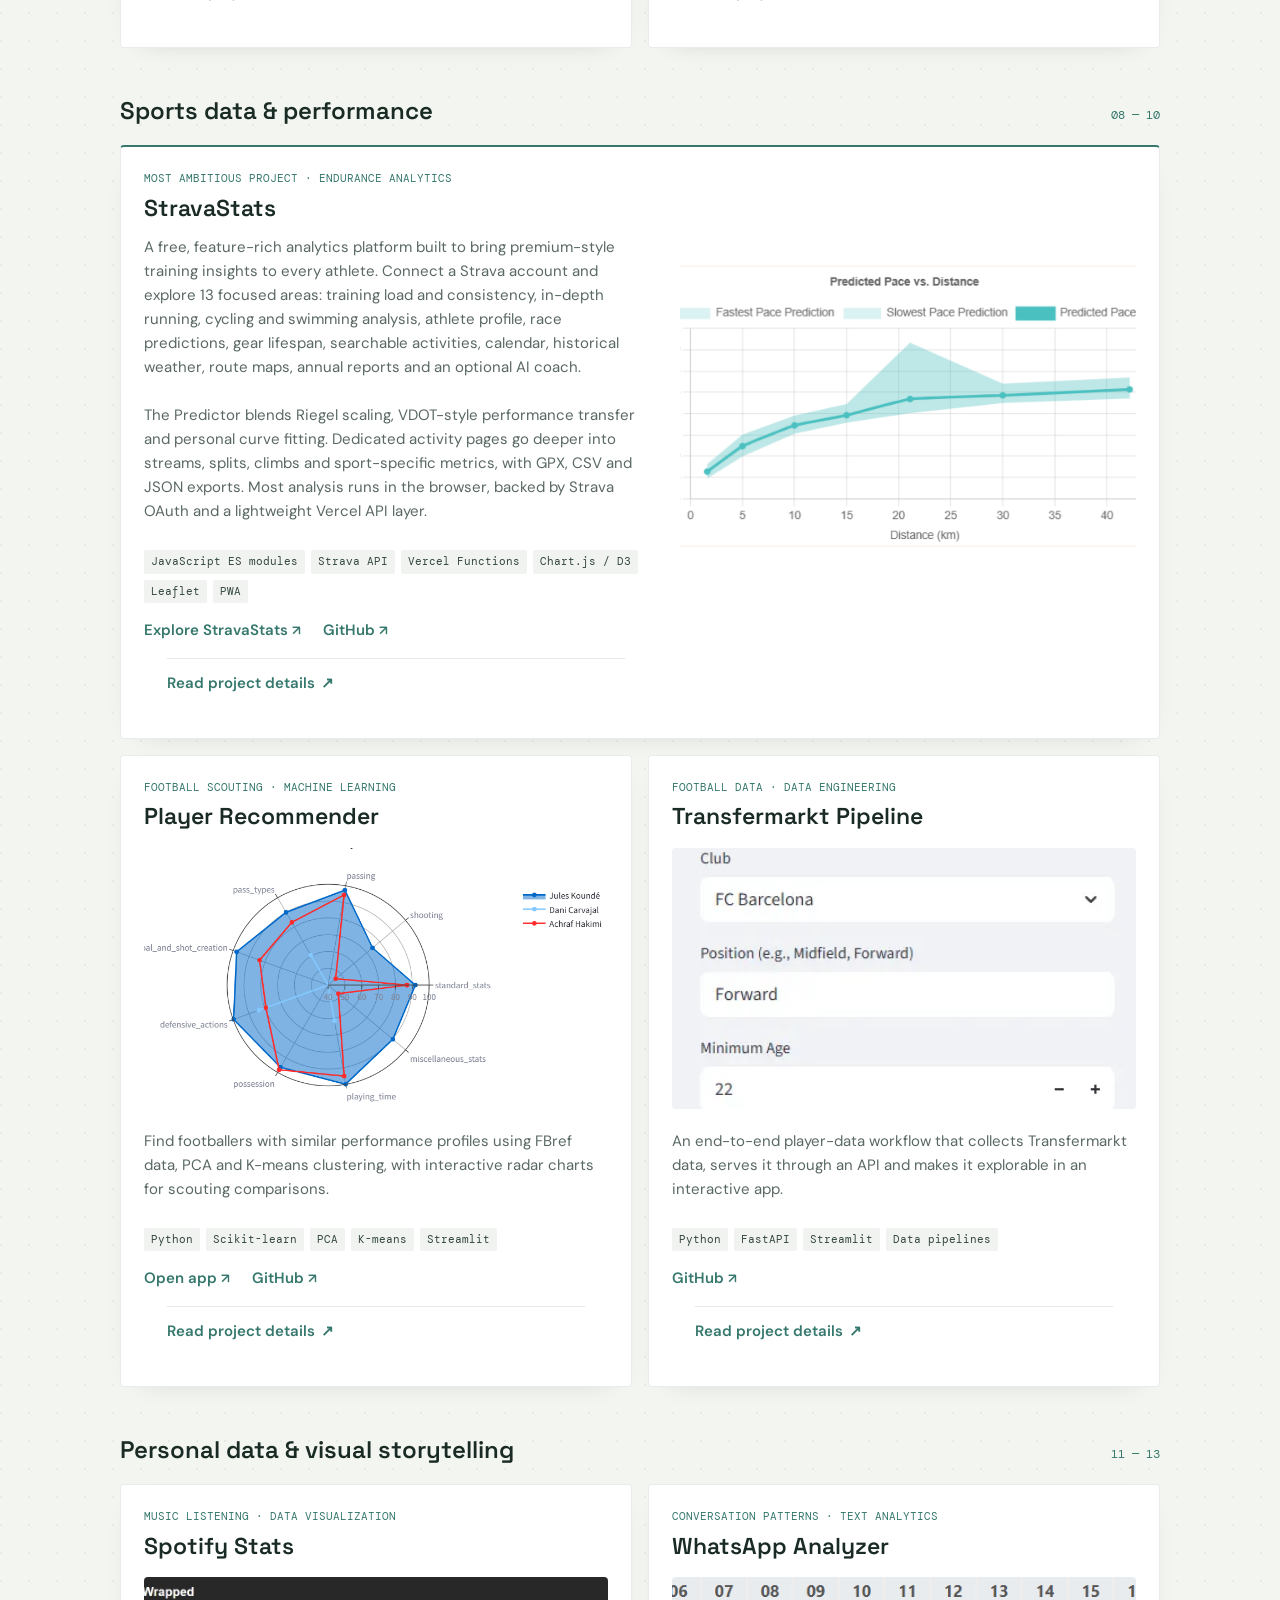
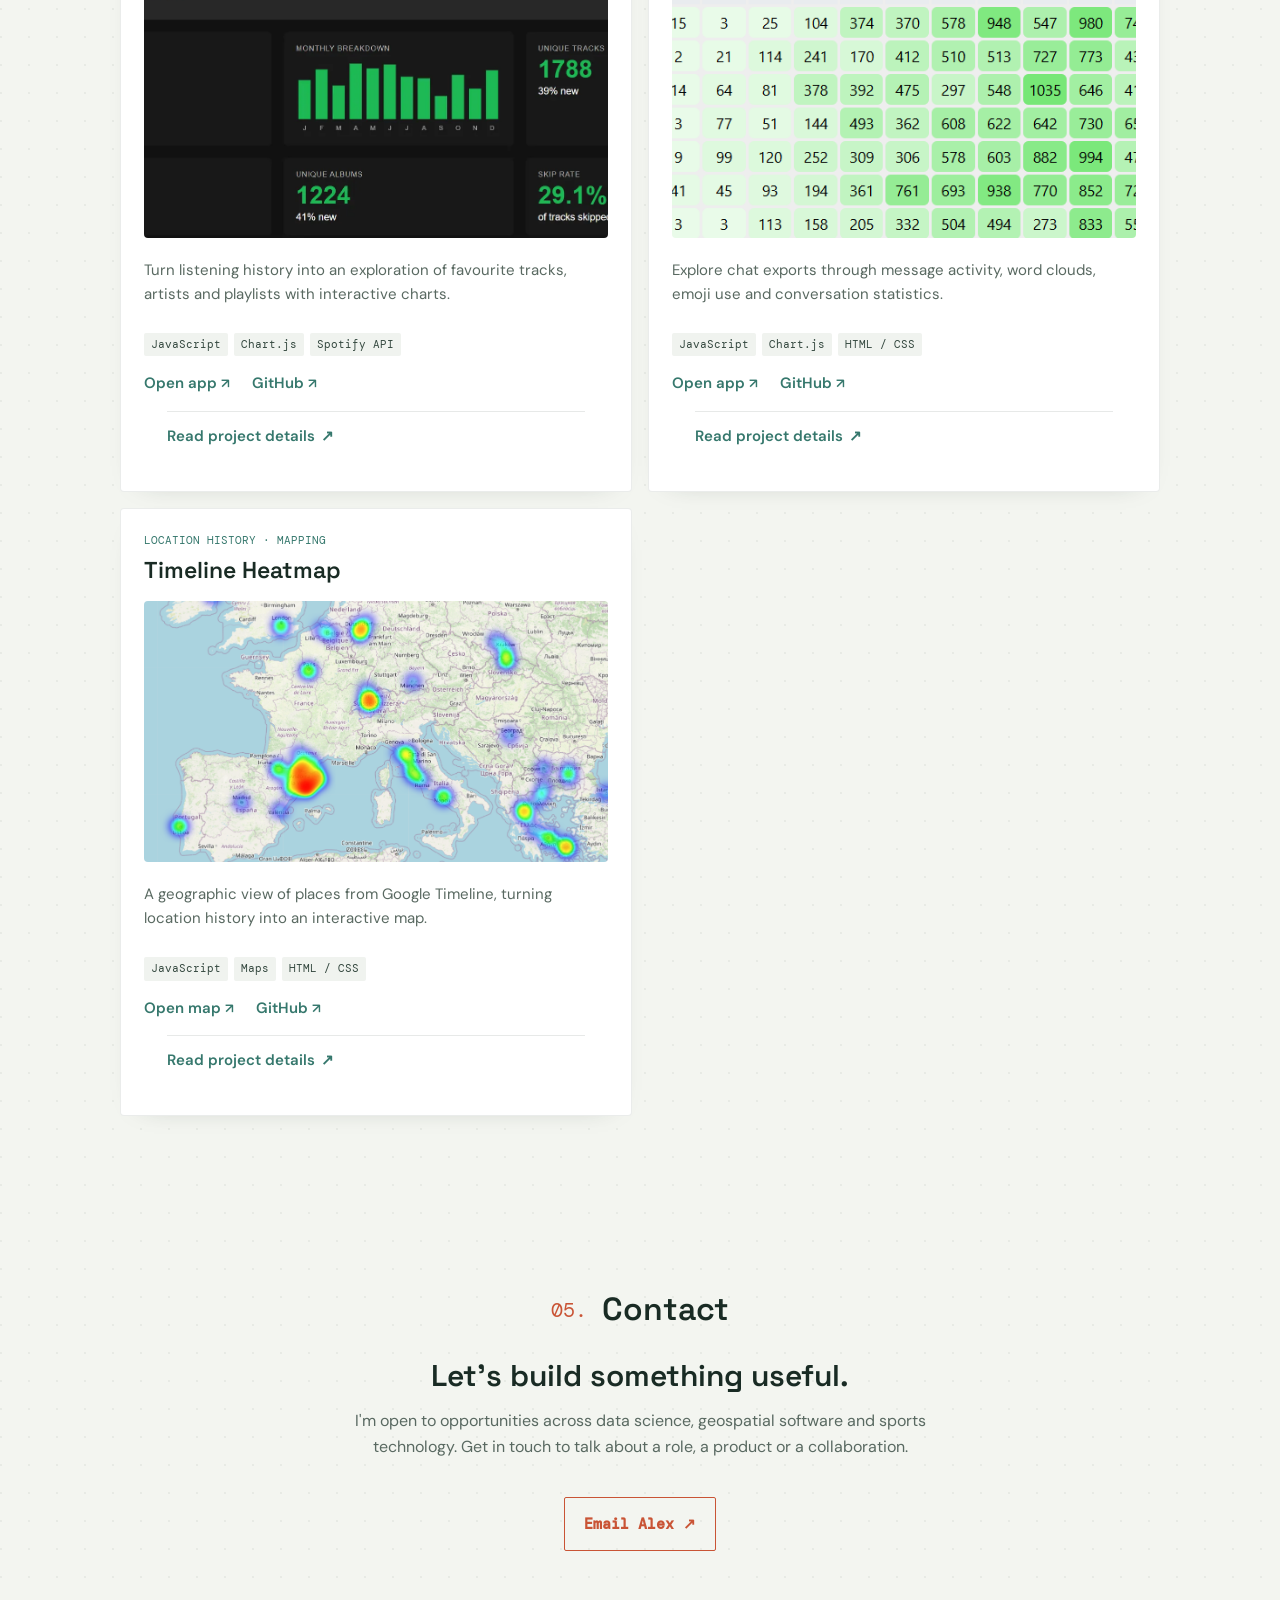
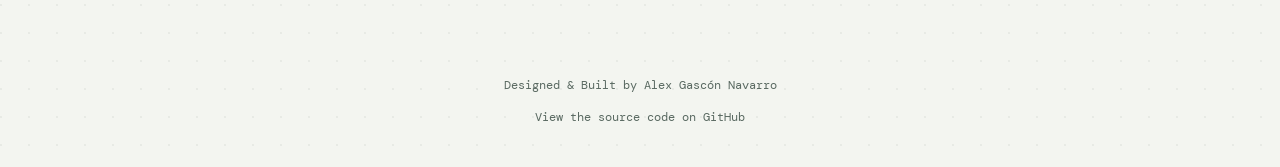
==== commit c6458a23: "carrusel fotos fix" ====
--- a/index.html
+++ b/index.html
@@ -293,7 +293,7 @@
               <div class="project-content">
                 <p class="project-eyebrow">Offline navigation · PWA</p>
                 <h4 class="project-title">TrailNav</h4>
-                <div class="project-image project-image-phone"><img src="TrailNav.png"
+                <div class="project-image project-image-phone"><img src="files/TrailNav/TrailNav1.png"
                     alt="TrailNav route map and navigation screen" loading="lazy"></div>
                 <p class="project-description">Plan and follow outdoor routes with local GPX, KML or GeoJSON files.
                   Download map areas for offline use, inspect elevation and route statistics, then follow your position
@@ -318,8 +318,8 @@
               <div class="project-content">
                 <p class="project-eyebrow">Route analytics · Planning</p>
                 <h4 class="project-title">Trekking Time</h4>
-                <div class="project-image"><img src="files/TrekkingPro.webp"
-                  alt="Trekking Time route map and planning dashboard" loading="lazy"></div>
+                <div class="project-image"><img src="files/TrekkingPro/TrekkingPro.webp"
+                    alt="Trekking Time route map and planning dashboard" loading="lazy"></div>
                 <p class="project-description">Turns a GPX track into an elevation profile, terrain breakdown and hiking
                   ETA. Five transparent models estimate time; a robust aggregate, optional weather forecast and daylight
                   checks add planning context. Route calculations stay in the browser.</p>
@@ -343,7 +343,7 @@
               <div class="project-content">
                 <p class="project-eyebrow">Race strategy · Trail running</p>
                 <h4 class="project-title">Race Planner Pro</h4>
-                <div class="project-image"><img src="files/RacePlanner.webp"
+                <div class="project-image"><img src="files/RacePlanner/RacePlanner.webp"
                     alt="Race Planner Pro elevation profile and race plan" loading="lazy"></div>
                 <p class="project-description">Build a sector-by-sector race plan from a GPX route and target finish
                   time, with terrain-aware pacing, elevation and race-condition context.</p>
@@ -367,7 +367,7 @@
               <div class="project-content">
                 <p class="project-eyebrow">Catalonia · Challenge tracker</p>
                 <h4 class="project-title">100 Cims Map</h4>
-                <div class="project-image project-image-wide"><img src="files/100cims.png"
+                <div class="project-image project-image-wide"><img src="files/100Cims/100cims1.png"
                     alt="100 Cims challenge map with completed peaks and activities" loading="lazy"></div>
                 <p class="project-description">Maps activities from a Strava export or individual GPX, TCX and FIT
                   files, then checks which peaks in Catalonia's 100 Cims challenge each route passes near. Large imports
@@ -391,7 +391,7 @@
               <div class="project-content">
                 <p class="project-eyebrow">Mobile utility · OpenStreetMap</p>
                 <h4 class="project-title">Oasis</h4>
-                <div class="project-image project-image-phone"><img src="Oasis.png"
+                <div class="project-image project-image-phone"><img src="files/Oasis/Oasis1.png"
                     alt="Oasis nearby water fountain map and compass" loading="lazy"></div>
                 <p class="project-description">Find nearby drinking fountains and natural springs while running, cycling
                   or travelling. Live location, a distance-ranked list and compass guidance make nearby water easy to
@@ -424,6 +424,8 @@
               <div class="project-content">
                 <p class="project-eyebrow">Track editor · Client-side processing</p>
                 <h4 class="project-title">GPX Master</h4>
+                <div class="project-image"><img src="files/GPXMaster/GPXMaster1.png"
+                  alt="GPX Master point editing and track repair tools" loading="lazy"></div>
                 <p class="project-description">A browser-based workbench for comparing, editing and repairing GPS
                   tracks. Select and move individual points, crop routes, smooth noisy traces, fill gaps, inspect
                   elevation and export the edited GPX. Track data stays in browser memory; optional snap-to-path uses
@@ -448,7 +450,7 @@
               <div class="project-content">
                 <p class="project-eyebrow">Elevation & GPS quality</p>
                 <h4 class="project-title">GPX Track Analyzer</h4>
-                <div class="project-image"><img src="files/GPX.webp"
+                <div class="project-image"><img src="files/GPXAnalyzer/GPX.webp"
                     alt="GPS route data visualized on an interactive map" loading="lazy"></div>
                 <p class="project-description">Inspect GPX tracks through route statistics, elevation segmentation and
                   GPS-noise checks, with visual summaries that make terrain and data quality easier to understand.</p>
@@ -478,7 +480,7 @@
               <div class="project-content">
                 <p class="project-eyebrow">Most ambitious project · Endurance analytics</p>
                 <h4 class="project-title">StravaStats</h4>
-                <div class="project-image"><img src="files/Strava.png" alt="StravaStats race pace prediction chart"
+                <div class="project-image"><img src="files/Strava/Strava.png" alt="StravaStats race pace prediction chart"
                     loading="lazy"></div>
                 <p class="project-description">A free, feature-rich analytics platform built to bring premium-style
                   training insights to every athlete. Connect a Strava account and explore 13 focused areas: training
@@ -509,7 +511,7 @@
               <div class="project-content">
                 <p class="project-eyebrow">Football scouting · Machine learning</p>
                 <h4 class="project-title">Player Recommender</h4>
-                <div class="project-image"><img src="files/Players.png" alt="Player performance comparison dashboard"
+                <div class="project-image"><img src="files/PlayerRecommender/Players.png" alt="Player performance comparison dashboard"
                     loading="lazy"></div>
                 <p class="project-description">Find footballers with similar performance profiles using FBref data, PCA
                   and K-means clustering, with interactive radar charts for scouting comparisons.</p>
@@ -533,7 +535,7 @@
               <div class="project-content">
                 <p class="project-eyebrow">Football data · Data engineering</p>
                 <h4 class="project-title">Transfermarkt Pipeline</h4>
-                <div class="project-image"><img src="files/Transfermarkt.webp"
+                <div class="project-image"><img src="files/Transfermarkt/Transfermarkt.webp"
                     alt="Transfermarkt player data application" loading="lazy"></div>
                 <p class="project-description">An end-to-end player-data workflow that collects Transfermarkt data,
                   serves it through an API and makes it explorable in an interactive app.</p>
@@ -561,7 +563,7 @@
               <div class="project-content">
                 <p class="project-eyebrow">Music listening · Data visualization</p>
                 <h4 class="project-title">Spotify Stats</h4>
-                <div class="project-image"><img src="files/Spotify.webp" alt="Spotify listening statistics"
+                <div class="project-image"><img src="files/SpotifyStats/Spotify.webp" alt="Spotify listening statistics"
                     loading="lazy"></div>
                 <p class="project-description">Turn listening history into an exploration of favourite tracks, artists
                   and playlists with interactive charts.</p>
@@ -583,7 +585,7 @@
               <div class="project-content">
                 <p class="project-eyebrow">Conversation patterns · Text analytics</p>
                 <h4 class="project-title">WhatsApp Analyzer</h4>
-                <div class="project-image"><img src="files/Whatsapp.png" alt="WhatsApp conversation analysis dashboard"
+                <div class="project-image"><img src="files/WhatsAppAnalyzer/Whatsapp.png" alt="WhatsApp conversation analysis dashboard"
                     loading="lazy"></div>
                 <p class="project-description">Explore chat exports through message activity, word clouds, emoji use and
                   conversation statistics.</p>
@@ -605,7 +607,7 @@
               <div class="project-content">
                 <p class="project-eyebrow">Location history · Mapping</p>
                 <h4 class="project-title">Timeline Heatmap</h4>
-                <div class="project-image"><img src="files/Heatmap.png" alt="Location heatmap plotted over a map"
+                <div class="project-image"><img src="files/TimelineHeatmap/Heatmap.png" alt="Location heatmap plotted over a map"
                     loading="lazy"></div>
                 <p class="project-description">A geographic view of places from Google Timeline, turning location
                   history into an interactive map.</p>
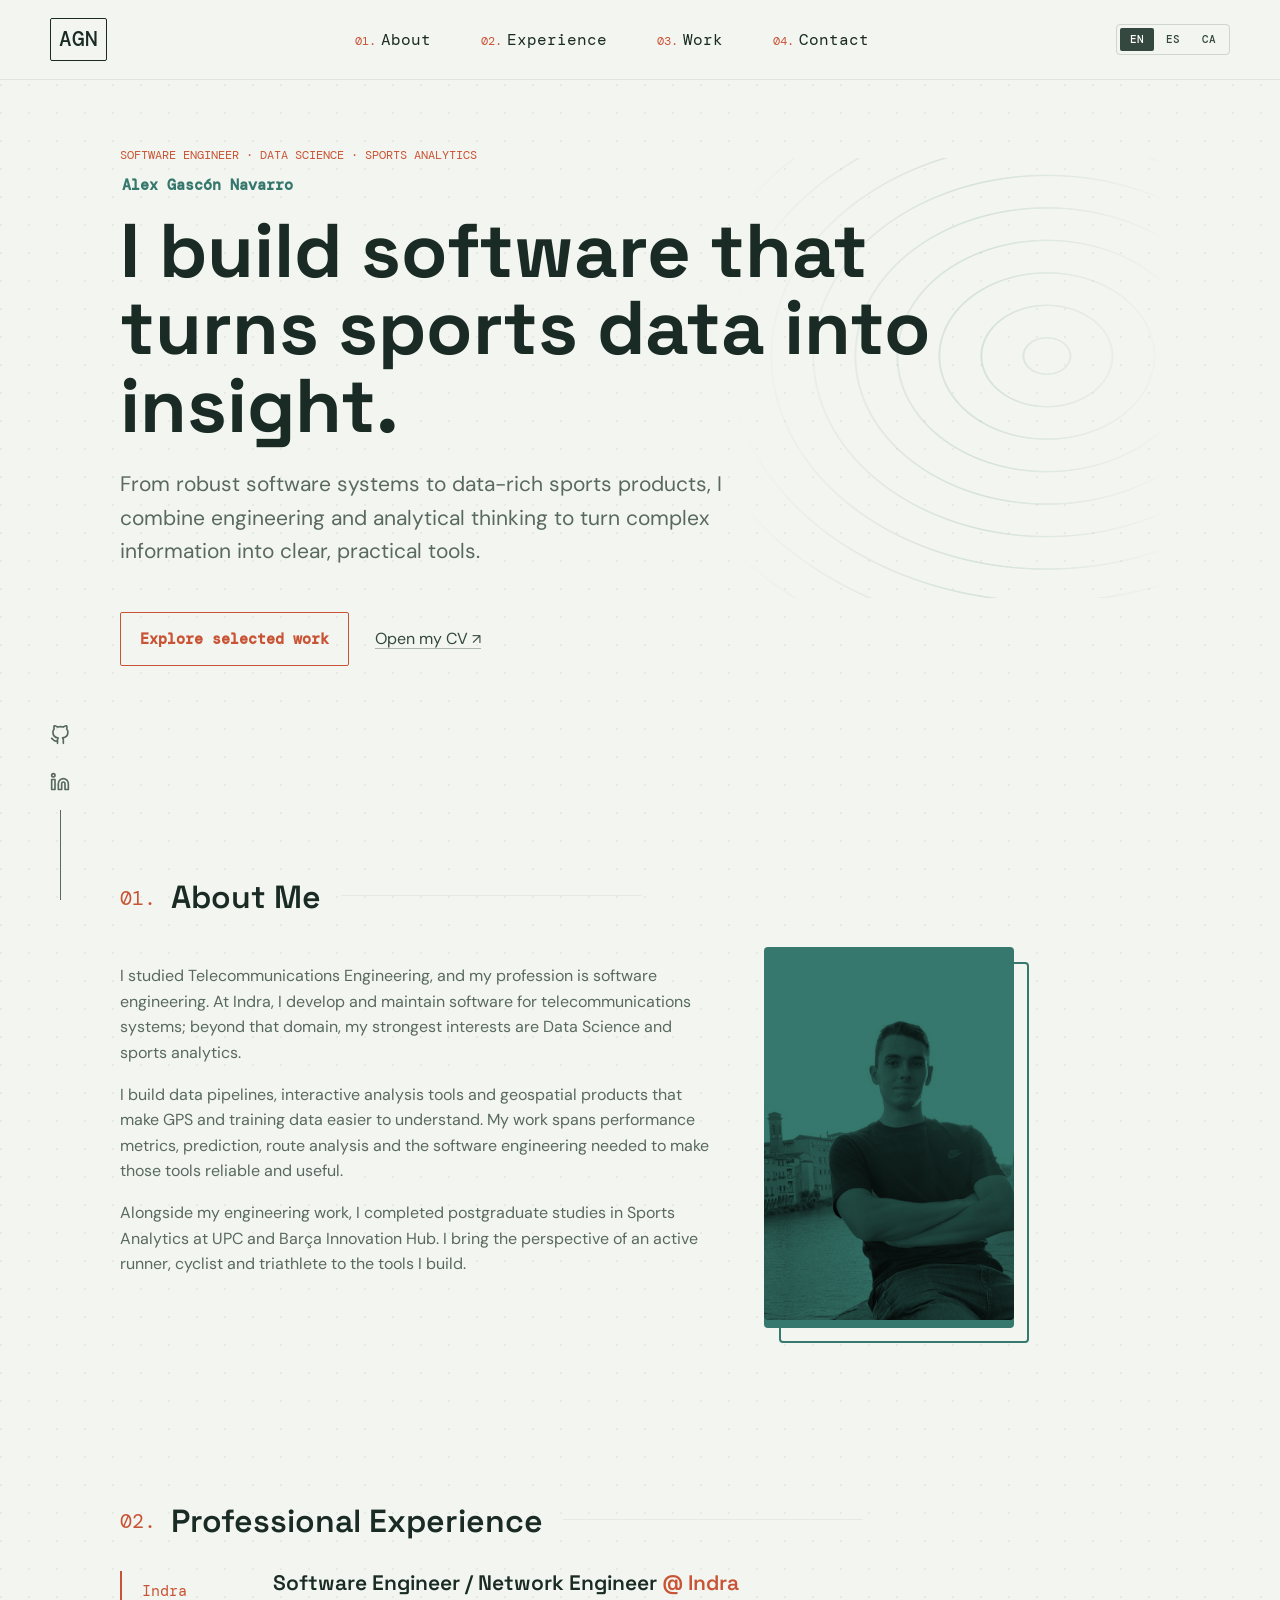
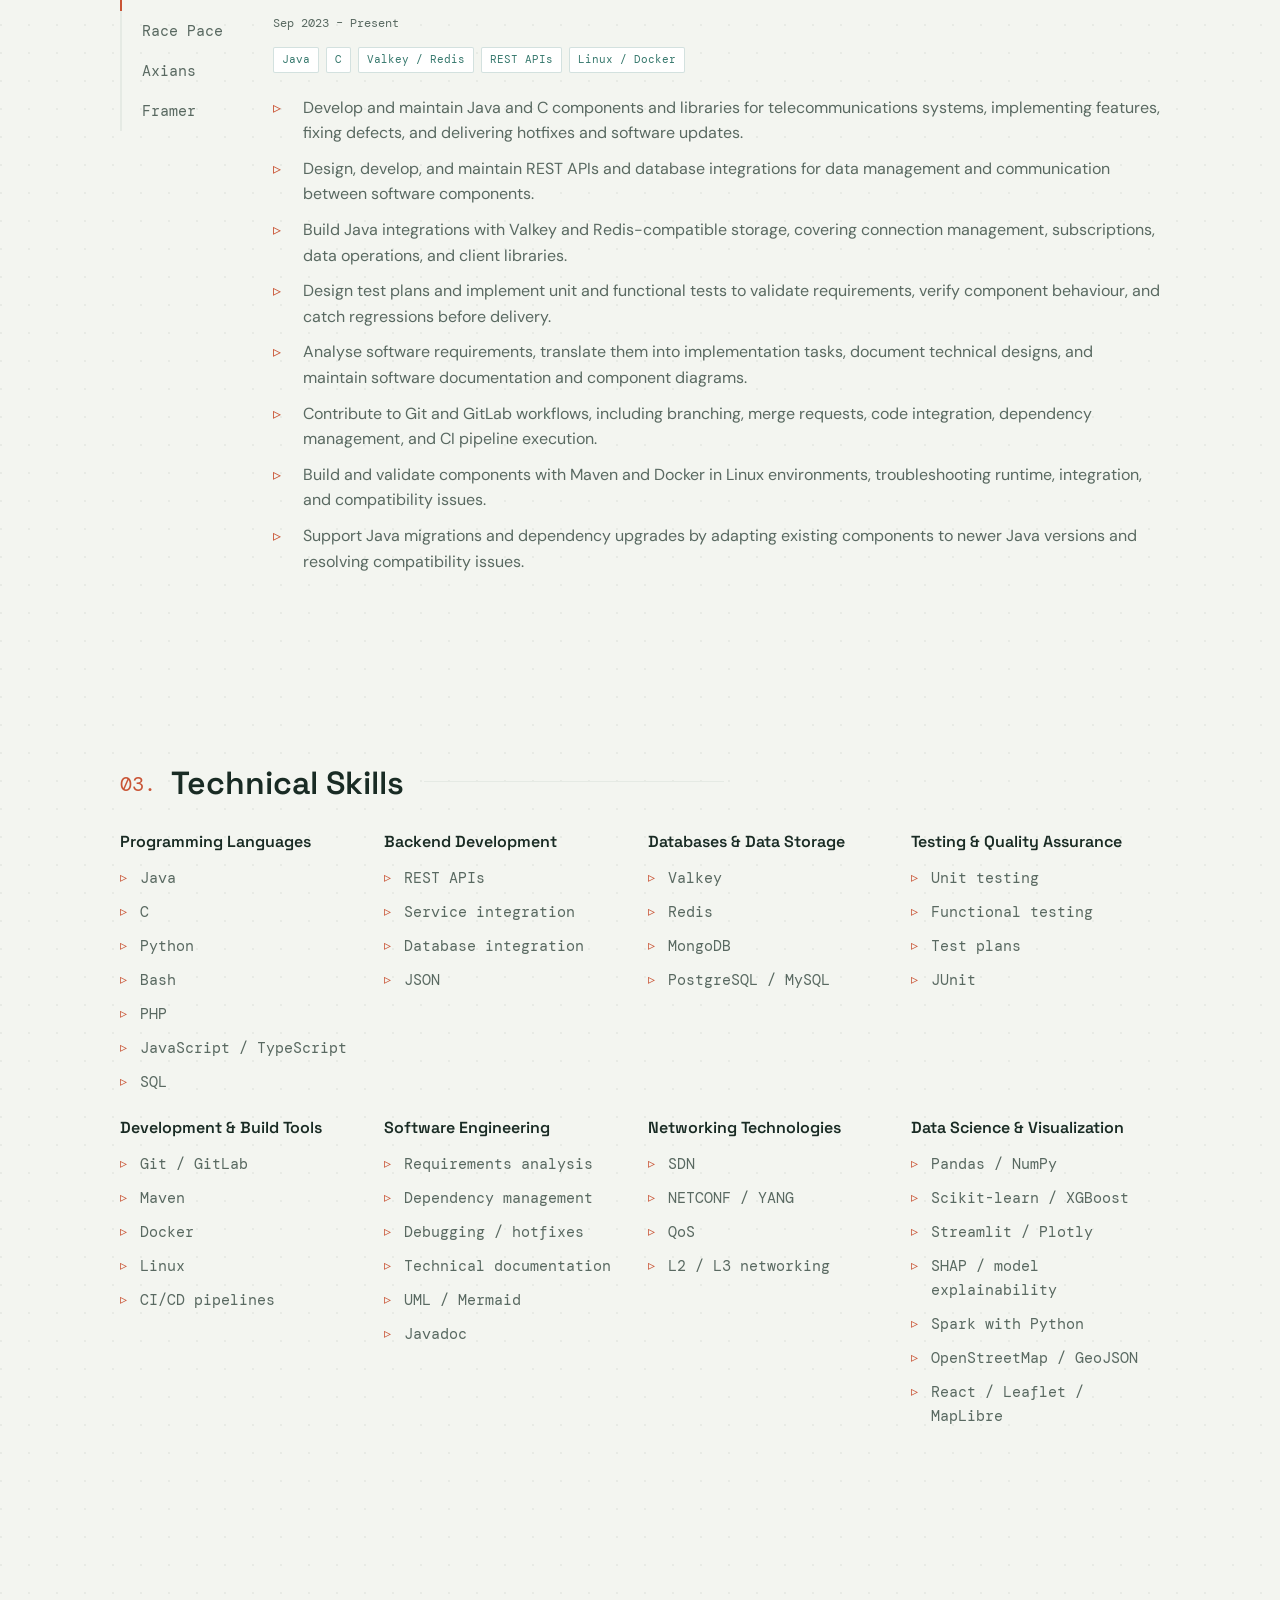
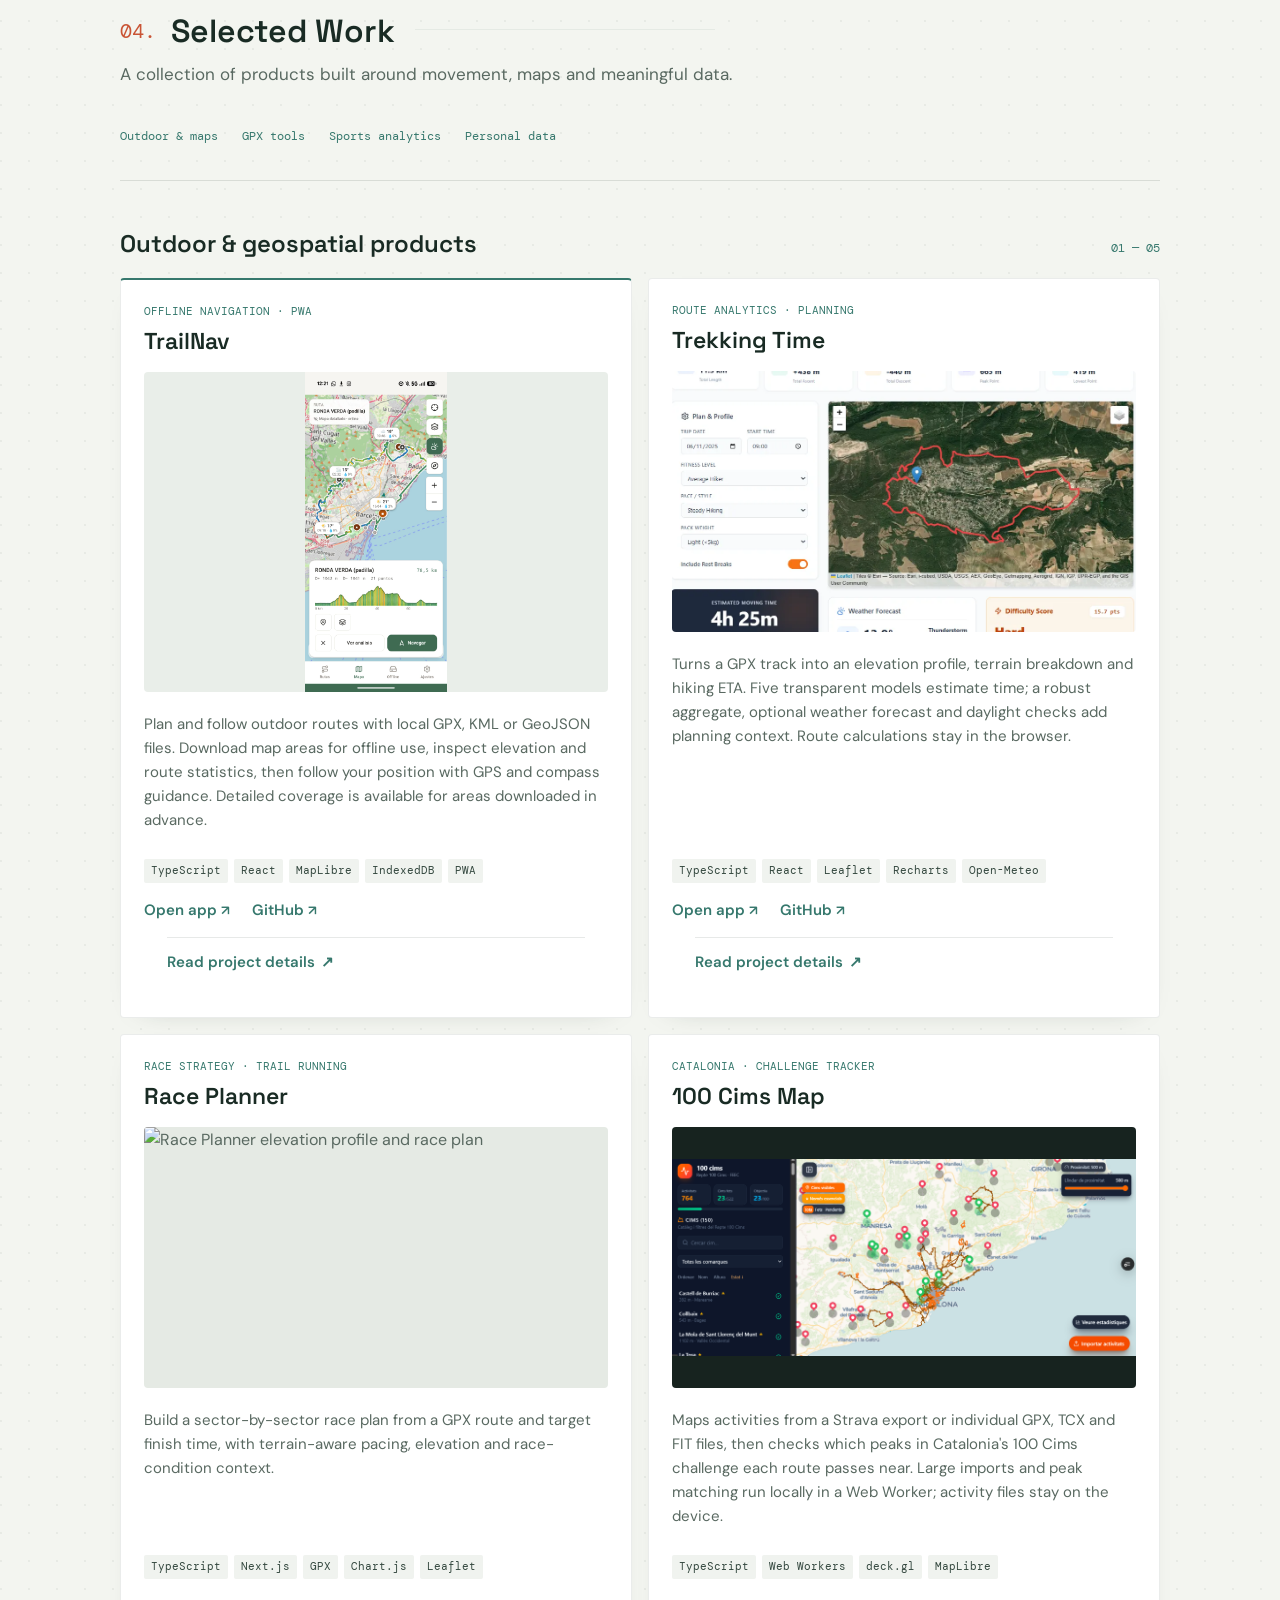
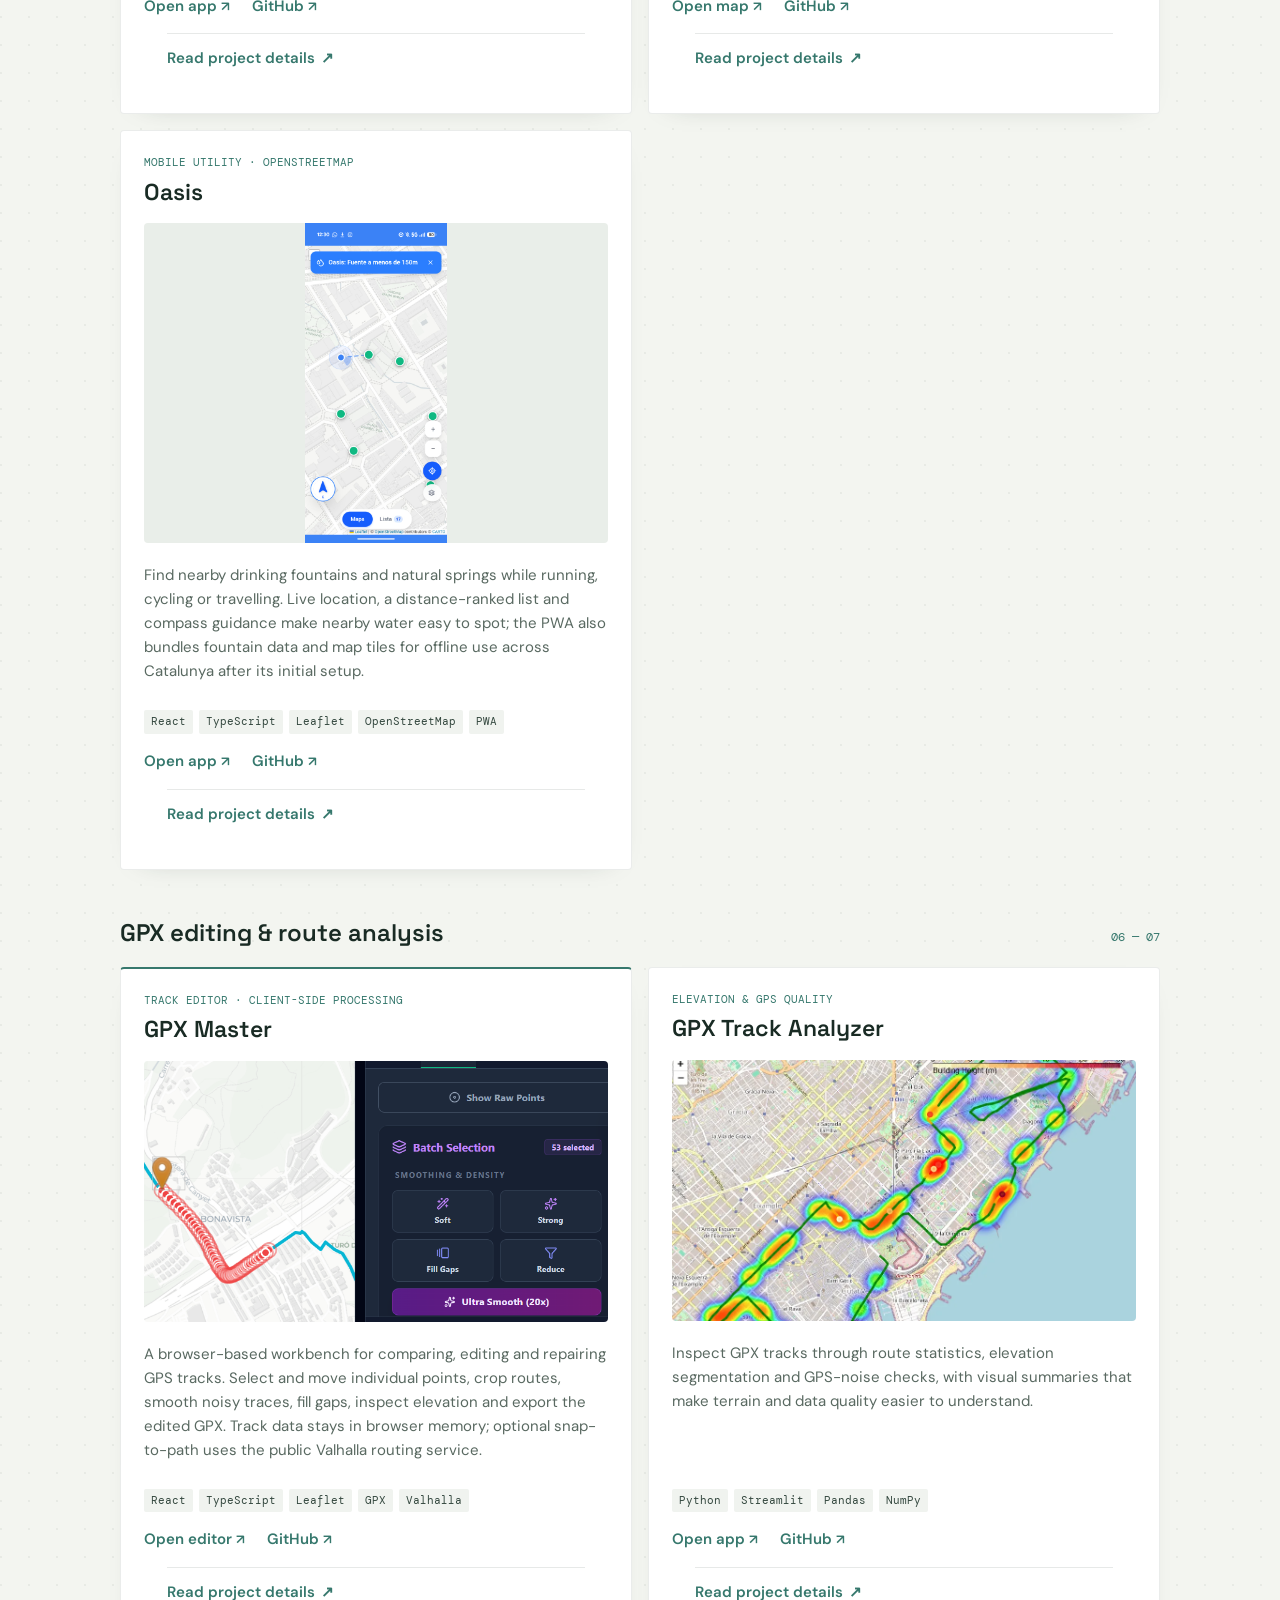
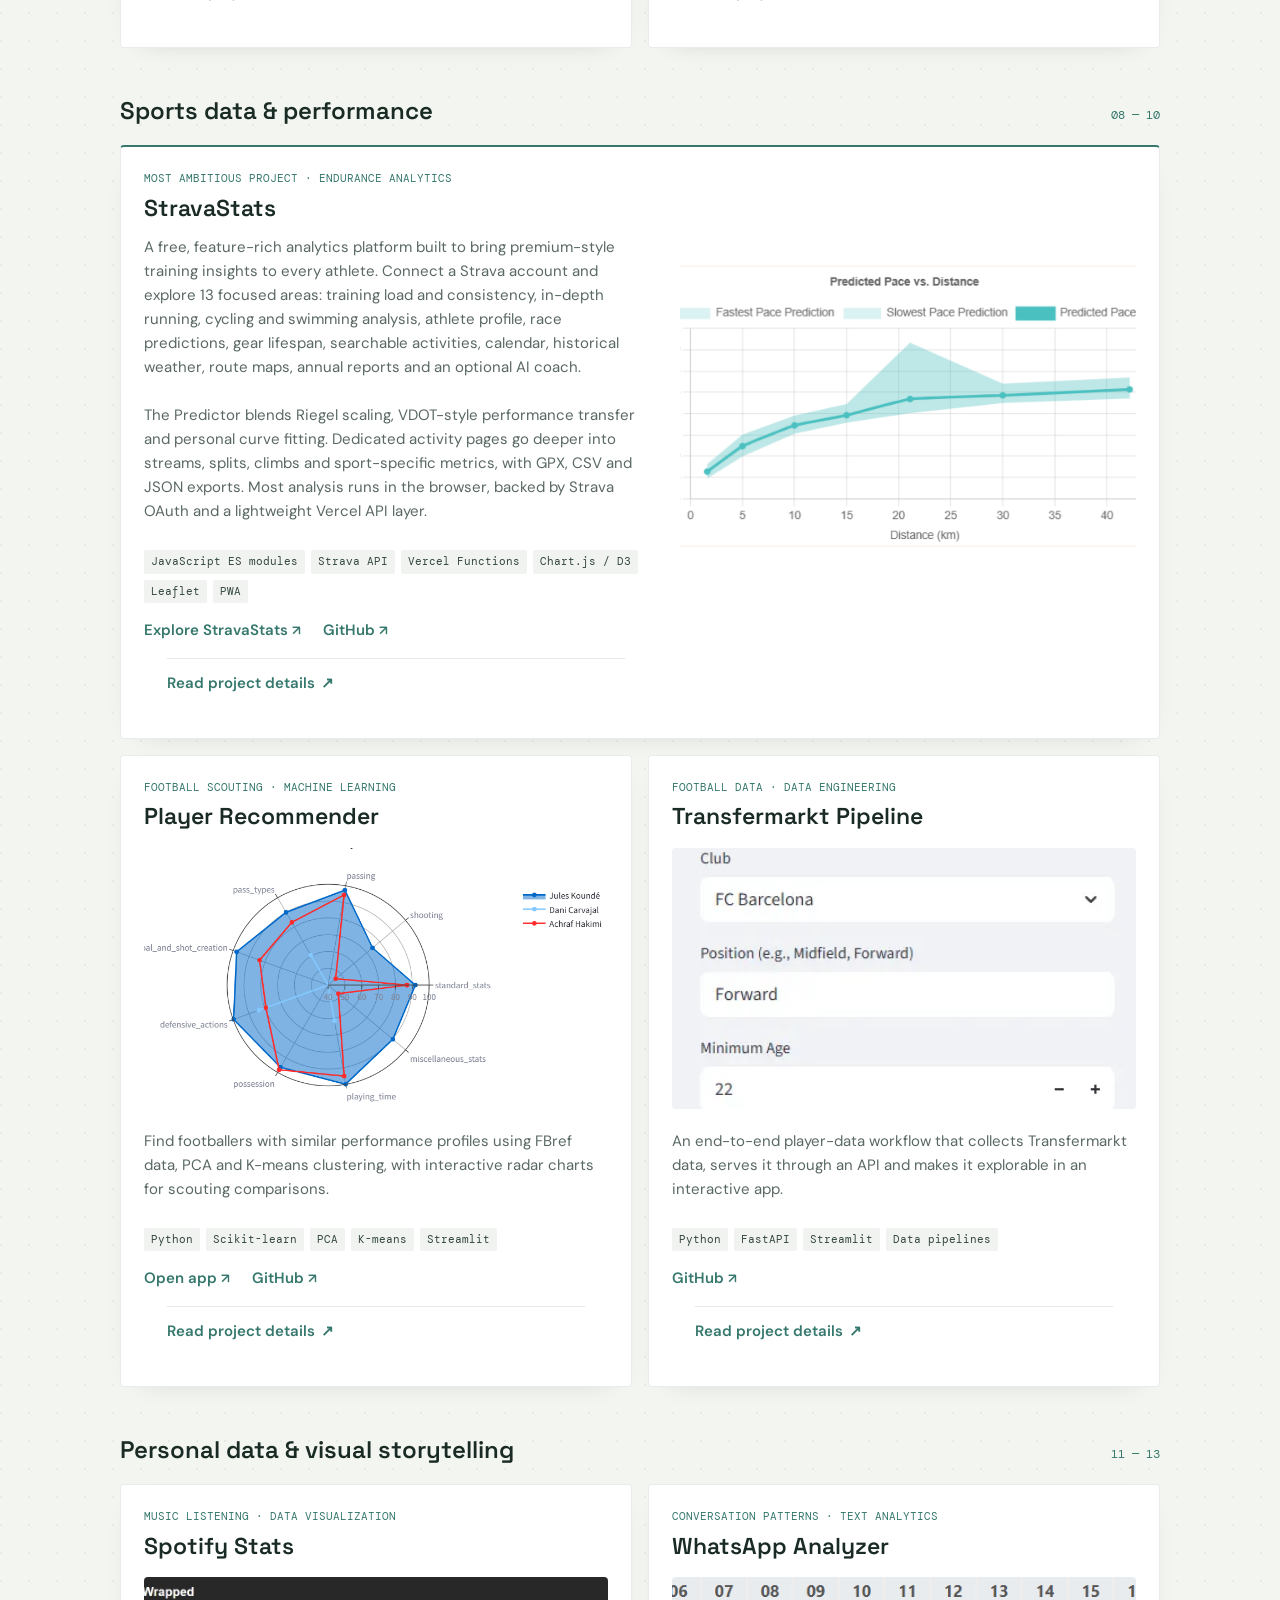
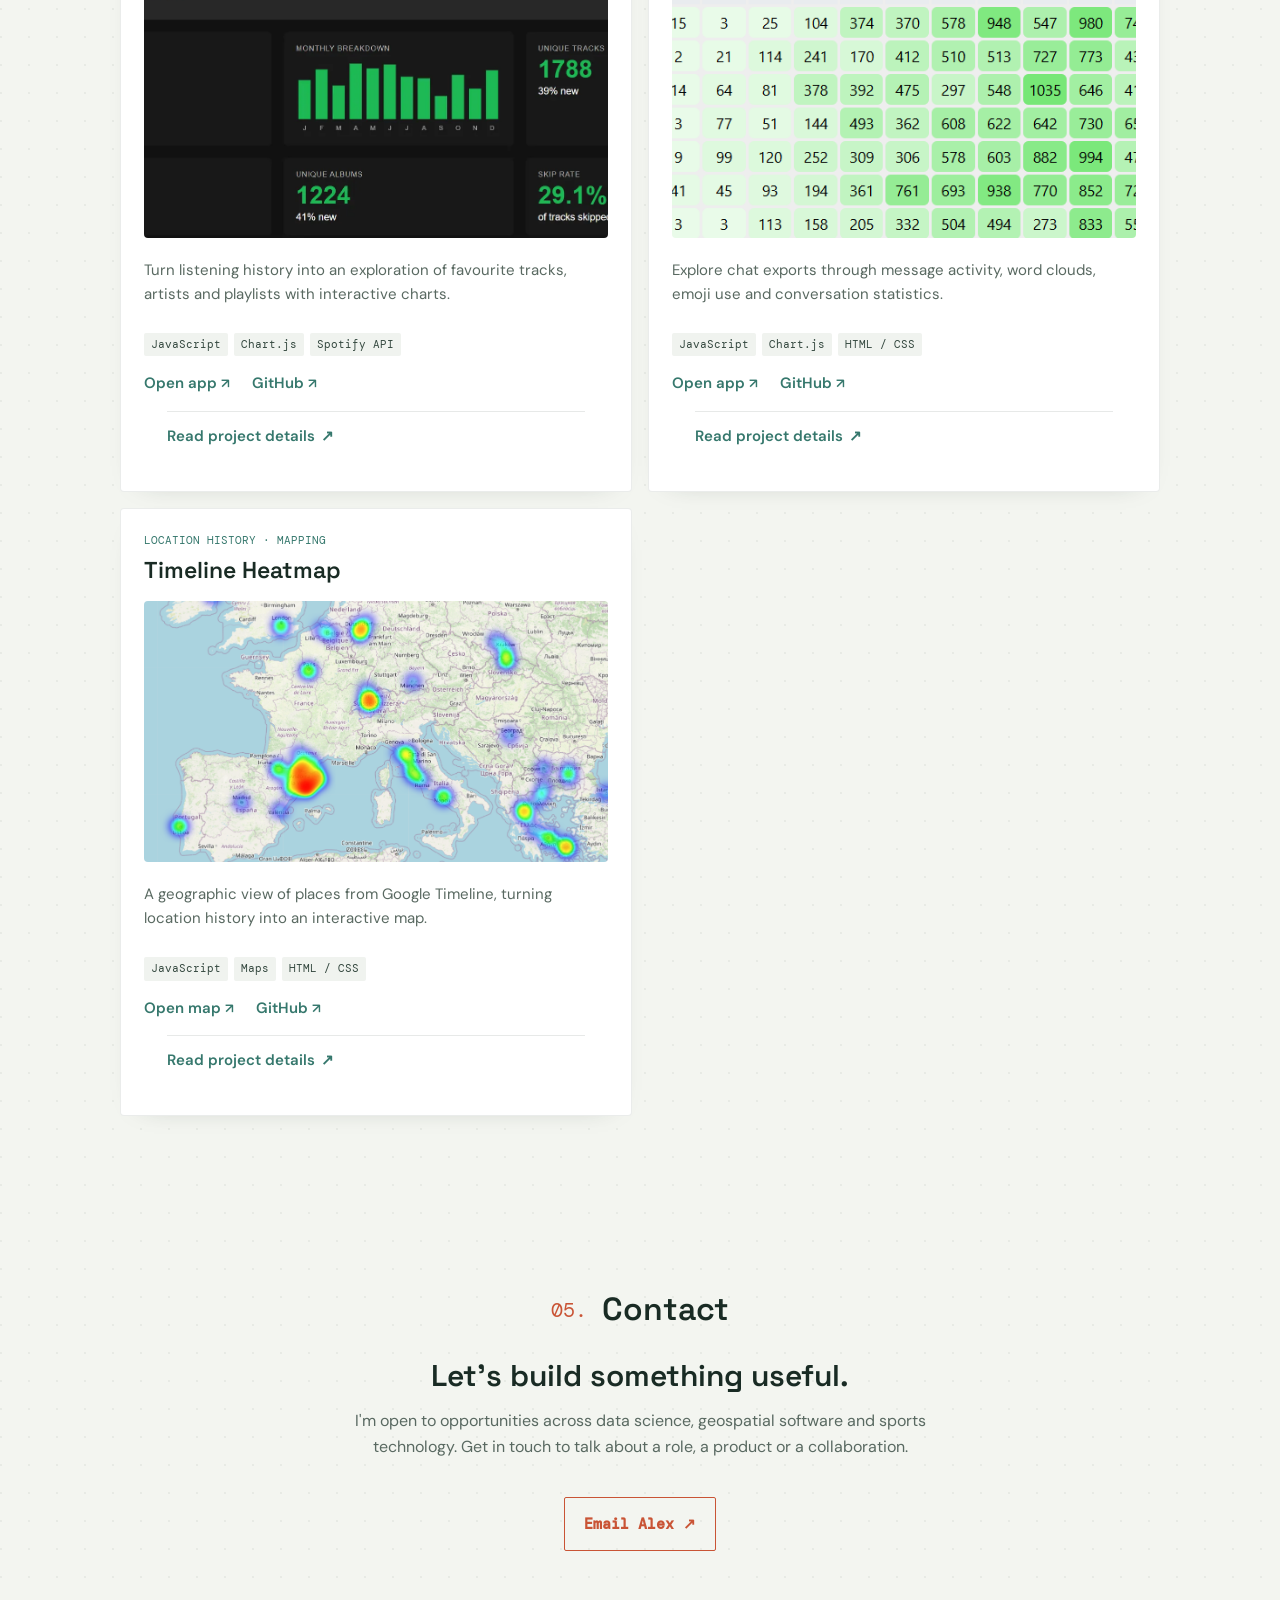
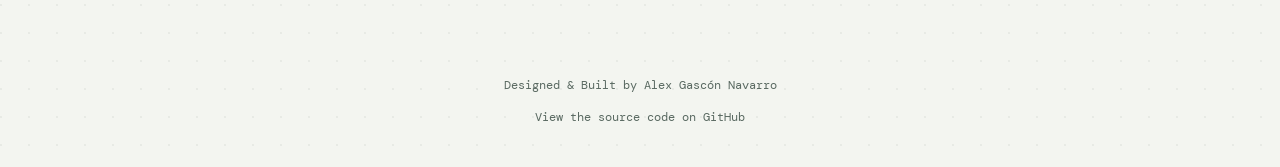
==== commit a1ecc890: "race planner media fix" ====
--- a/index.html
+++ b/index.html
@@ -331,9 +331,9 @@
                   <li>Open-Meteo</li>
                 </ul>
                 <div class="project-links">
-                  <a href="https://trekking-pro.vercel.app/" target="_blank" rel="noopener noreferrer">Open app <span
-                      aria-hidden="true">↗</span></a>
-                  <a href="https://github.com/alexgasconn/TrekkingPro" target="_blank" rel="noopener noreferrer">GitHub
+                  <a href="https://trekkingtime.vercel.app/" target="_blank" rel="noopener noreferrer">Open app <span
+                      aria-hidden="true">↗</span></a>
+                  <a href="https://github.com/alexgasconn/TrekkingTime" target="_blank" rel="noopener noreferrer">GitHub
                     <span aria-hidden="true">↗</span></a>
                 </div>
               </div>
@@ -342,9 +342,9 @@
             <article class="project-card" data-aos="fade-up" data-aos-delay="100">
               <div class="project-content">
                 <p class="project-eyebrow">Race strategy · Trail running</p>
-                <h4 class="project-title">Race Planner Pro</h4>
-                <div class="project-image"><img src="files/RacePlanner/RacePlanner.webp"
-                    alt="Race Planner Pro elevation profile and race plan" loading="lazy"></div>
+                <h4 class="project-title">Race Planner</h4>
+                <div class="project-image"><img src="files/RacePlanner/RacePlanner1.webp"
+                    alt="Race Planner elevation profile and race plan" loading="lazy"></div>
                 <p class="project-description">Build a sector-by-sector race plan from a GPX route and target finish
                   time, with terrain-aware pacing, elevation and race-condition context.</p>
                 <ul class="project-tech-list">
@@ -355,7 +355,7 @@
                   <li>Leaflet</li>
                 </ul>
                 <div class="project-links">
-                  <a href="https://race-planner-pro.vercel.app/" target="_blank" rel="noopener noreferrer">Open app
+                  <a href="https://run-race-planner.vercel.app/" target="_blank" rel="noopener noreferrer">Open app
                     <span aria-hidden="true">↗</span></a>
                   <a href="https://github.com/alexgasconn/RacePlanner" target="_blank" rel="noopener noreferrer">GitHub
                     <span aria-hidden="true">↗</span></a>
@@ -425,7 +425,7 @@
                 <p class="project-eyebrow">Track editor · Client-side processing</p>
                 <h4 class="project-title">GPX Master</h4>
                 <div class="project-image"><img src="files/GPXMaster/GPXMaster1.png"
-                  alt="GPX Master point editing and track repair tools" loading="lazy"></div>
+                    alt="GPX Master point editing and track repair tools" loading="lazy"></div>
                 <p class="project-description">A browser-based workbench for comparing, editing and repairing GPS
                   tracks. Select and move individual points, crop routes, smooth noisy traces, fill gaps, inspect
                   elevation and export the edited GPX. Track data stays in browser memory; optional snap-to-path uses
@@ -480,8 +480,8 @@
               <div class="project-content">
                 <p class="project-eyebrow">Most ambitious project · Endurance analytics</p>
                 <h4 class="project-title">StravaStats</h4>
-                <div class="project-image"><img src="files/Strava/Strava.png" alt="StravaStats race pace prediction chart"
-                    loading="lazy"></div>
+                <div class="project-image"><img src="files/Strava/Strava.png"
+                    alt="StravaStats race pace prediction chart" loading="lazy"></div>
                 <p class="project-description">A free, feature-rich analytics platform built to bring premium-style
                   training insights to every athlete. Connect a Strava account and explore 13 focused areas: training
                   load and consistency, in-depth running, cycling and swimming analysis, athlete profile, race
@@ -511,8 +511,8 @@
               <div class="project-content">
                 <p class="project-eyebrow">Football scouting · Machine learning</p>
                 <h4 class="project-title">Player Recommender</h4>
-                <div class="project-image"><img src="files/PlayerRecommender/Players.png" alt="Player performance comparison dashboard"
-                    loading="lazy"></div>
+                <div class="project-image"><img src="files/PlayerRecommender/Players.png"
+                    alt="Player performance comparison dashboard" loading="lazy"></div>
                 <p class="project-description">Find footballers with similar performance profiles using FBref data, PCA
                   and K-means clustering, with interactive radar charts for scouting comparisons.</p>
                 <ul class="project-tech-list">
@@ -585,8 +585,8 @@
               <div class="project-content">
                 <p class="project-eyebrow">Conversation patterns · Text analytics</p>
                 <h4 class="project-title">WhatsApp Analyzer</h4>
-                <div class="project-image"><img src="files/WhatsAppAnalyzer/Whatsapp.png" alt="WhatsApp conversation analysis dashboard"
-                    loading="lazy"></div>
+                <div class="project-image"><img src="files/WhatsAppAnalyzer/Whatsapp.png"
+                    alt="WhatsApp conversation analysis dashboard" loading="lazy"></div>
                 <p class="project-description">Explore chat exports through message activity, word clouds, emoji use and
                   conversation statistics.</p>
                 <ul class="project-tech-list">
@@ -607,8 +607,8 @@
               <div class="project-content">
                 <p class="project-eyebrow">Location history · Mapping</p>
                 <h4 class="project-title">Timeline Heatmap</h4>
-                <div class="project-image"><img src="files/TimelineHeatmap/Heatmap.png" alt="Location heatmap plotted over a map"
-                    loading="lazy"></div>
+                <div class="project-image"><img src="files/TimelineHeatmap/Heatmap.png"
+                    alt="Location heatmap plotted over a map" loading="lazy"></div>
                 <p class="project-description">A geographic view of places from Google Timeline, turning location
                   history into an interactive map.</p>
                 <ul class="project-tech-list">
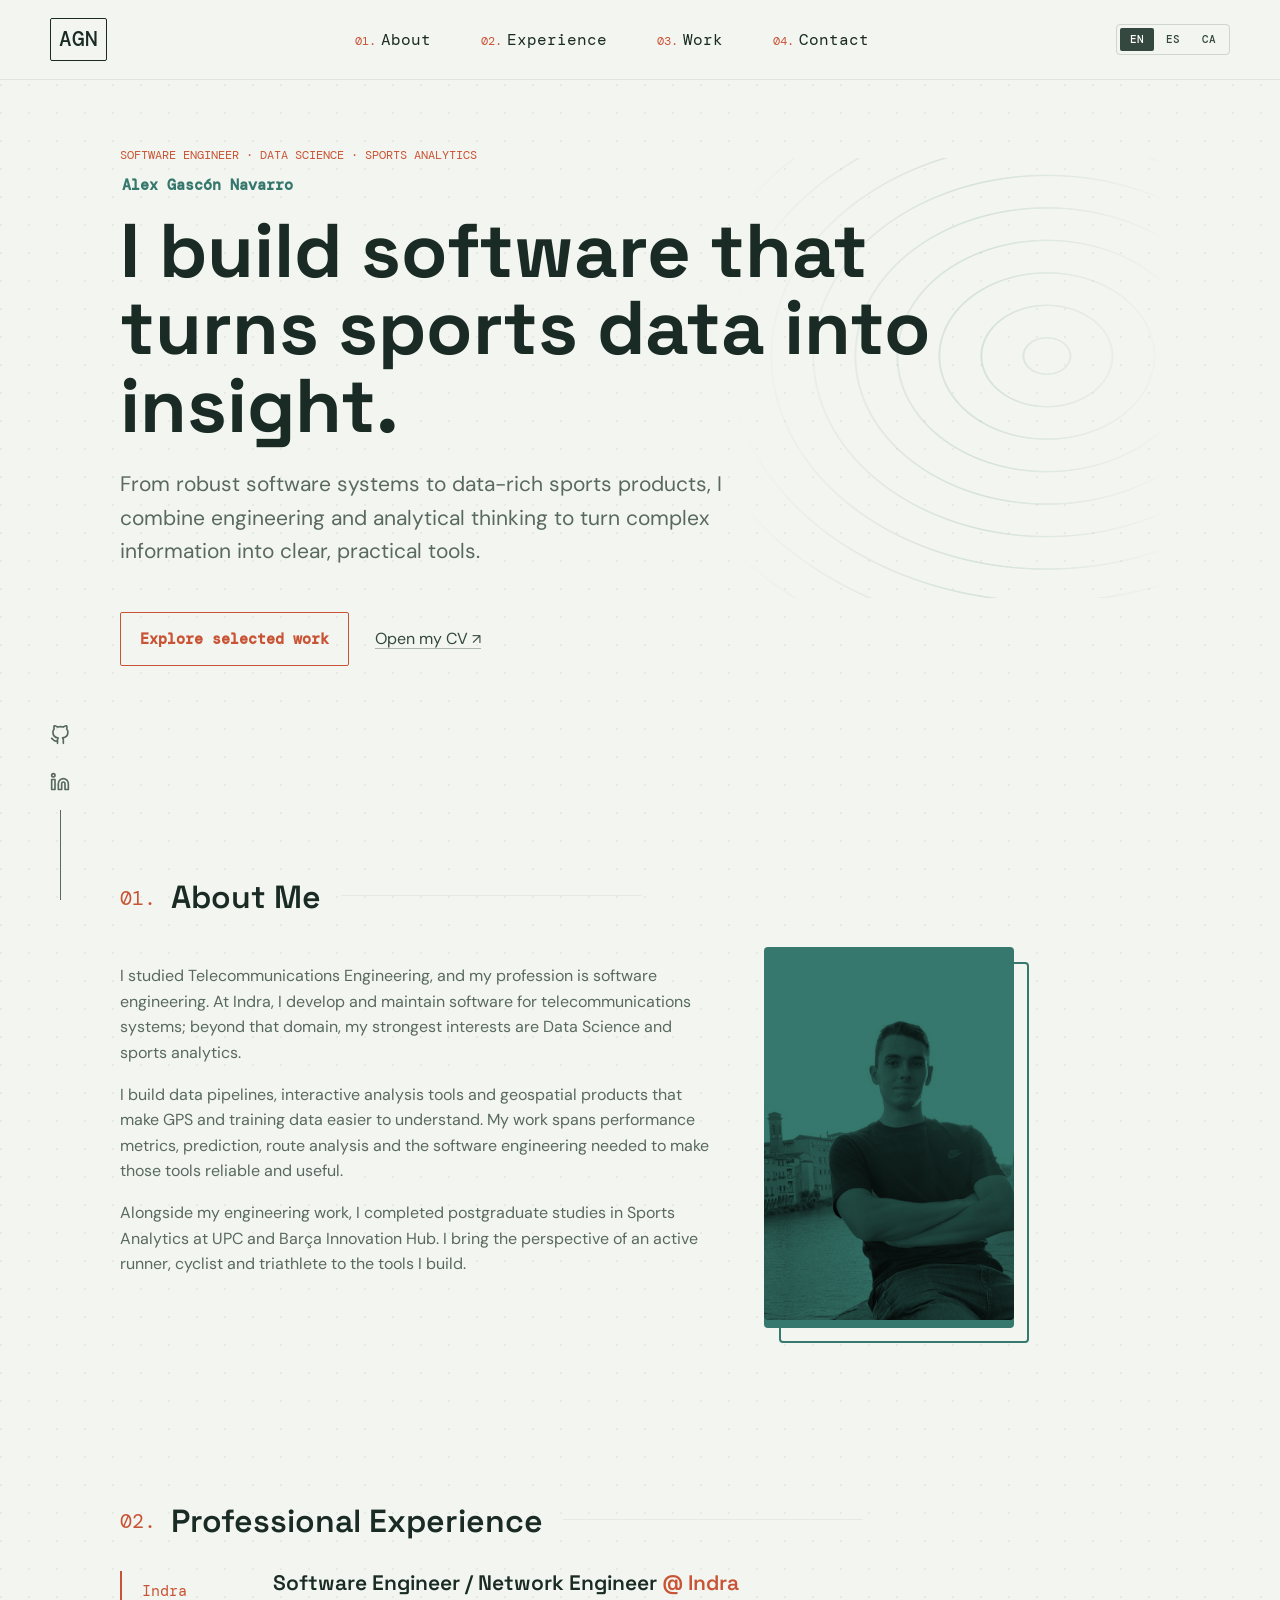
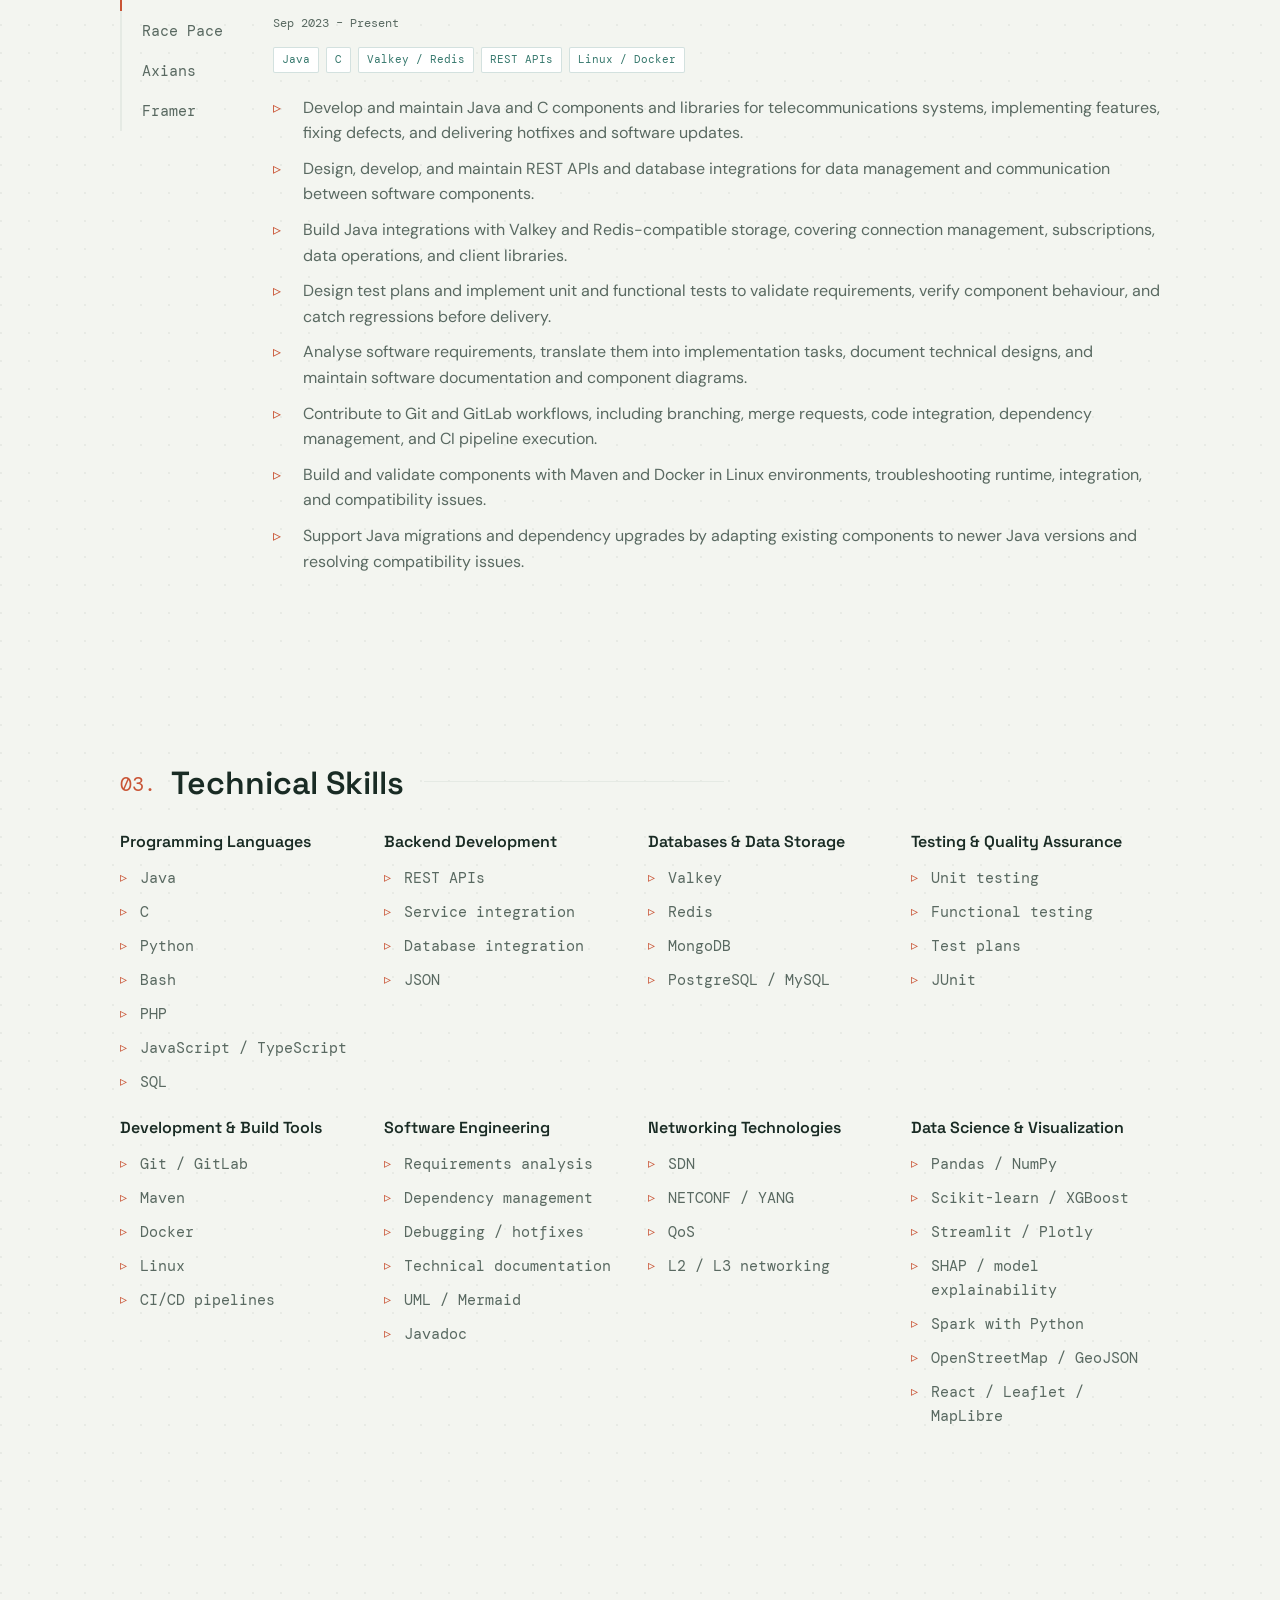
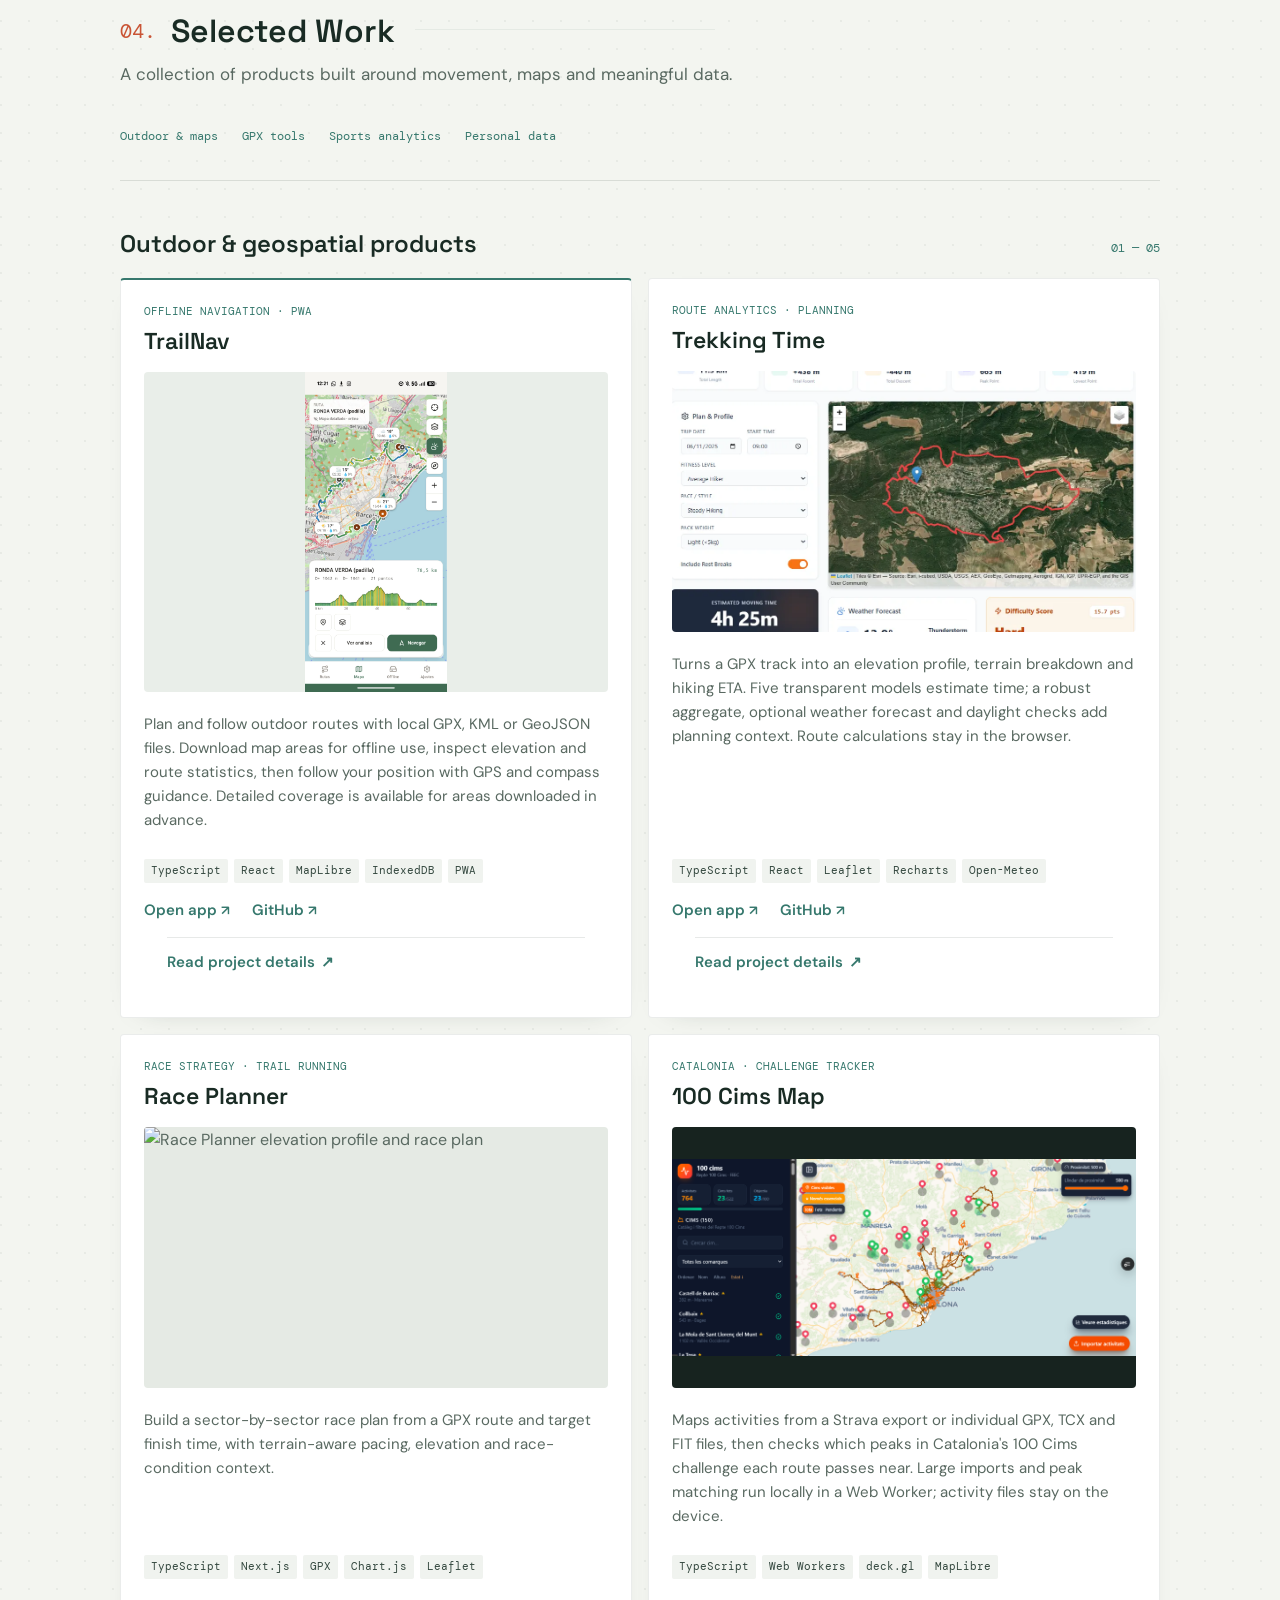
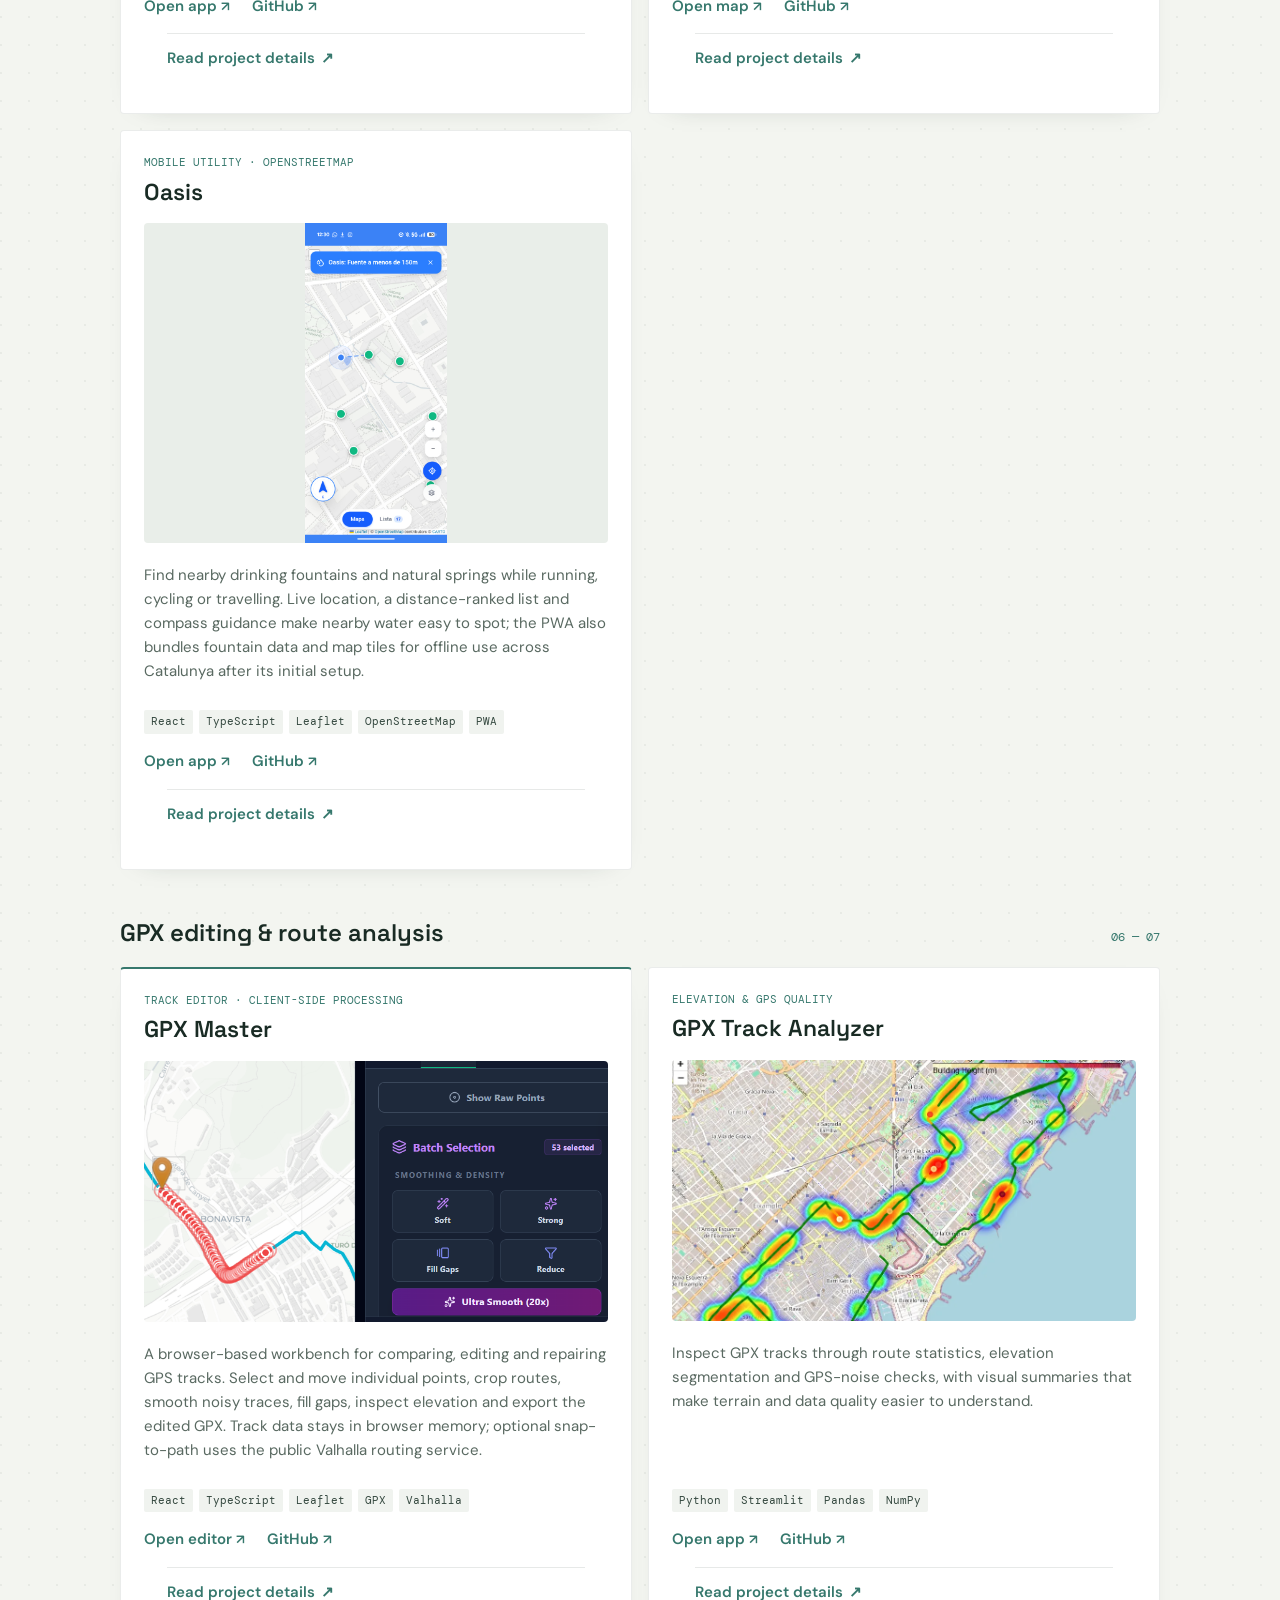
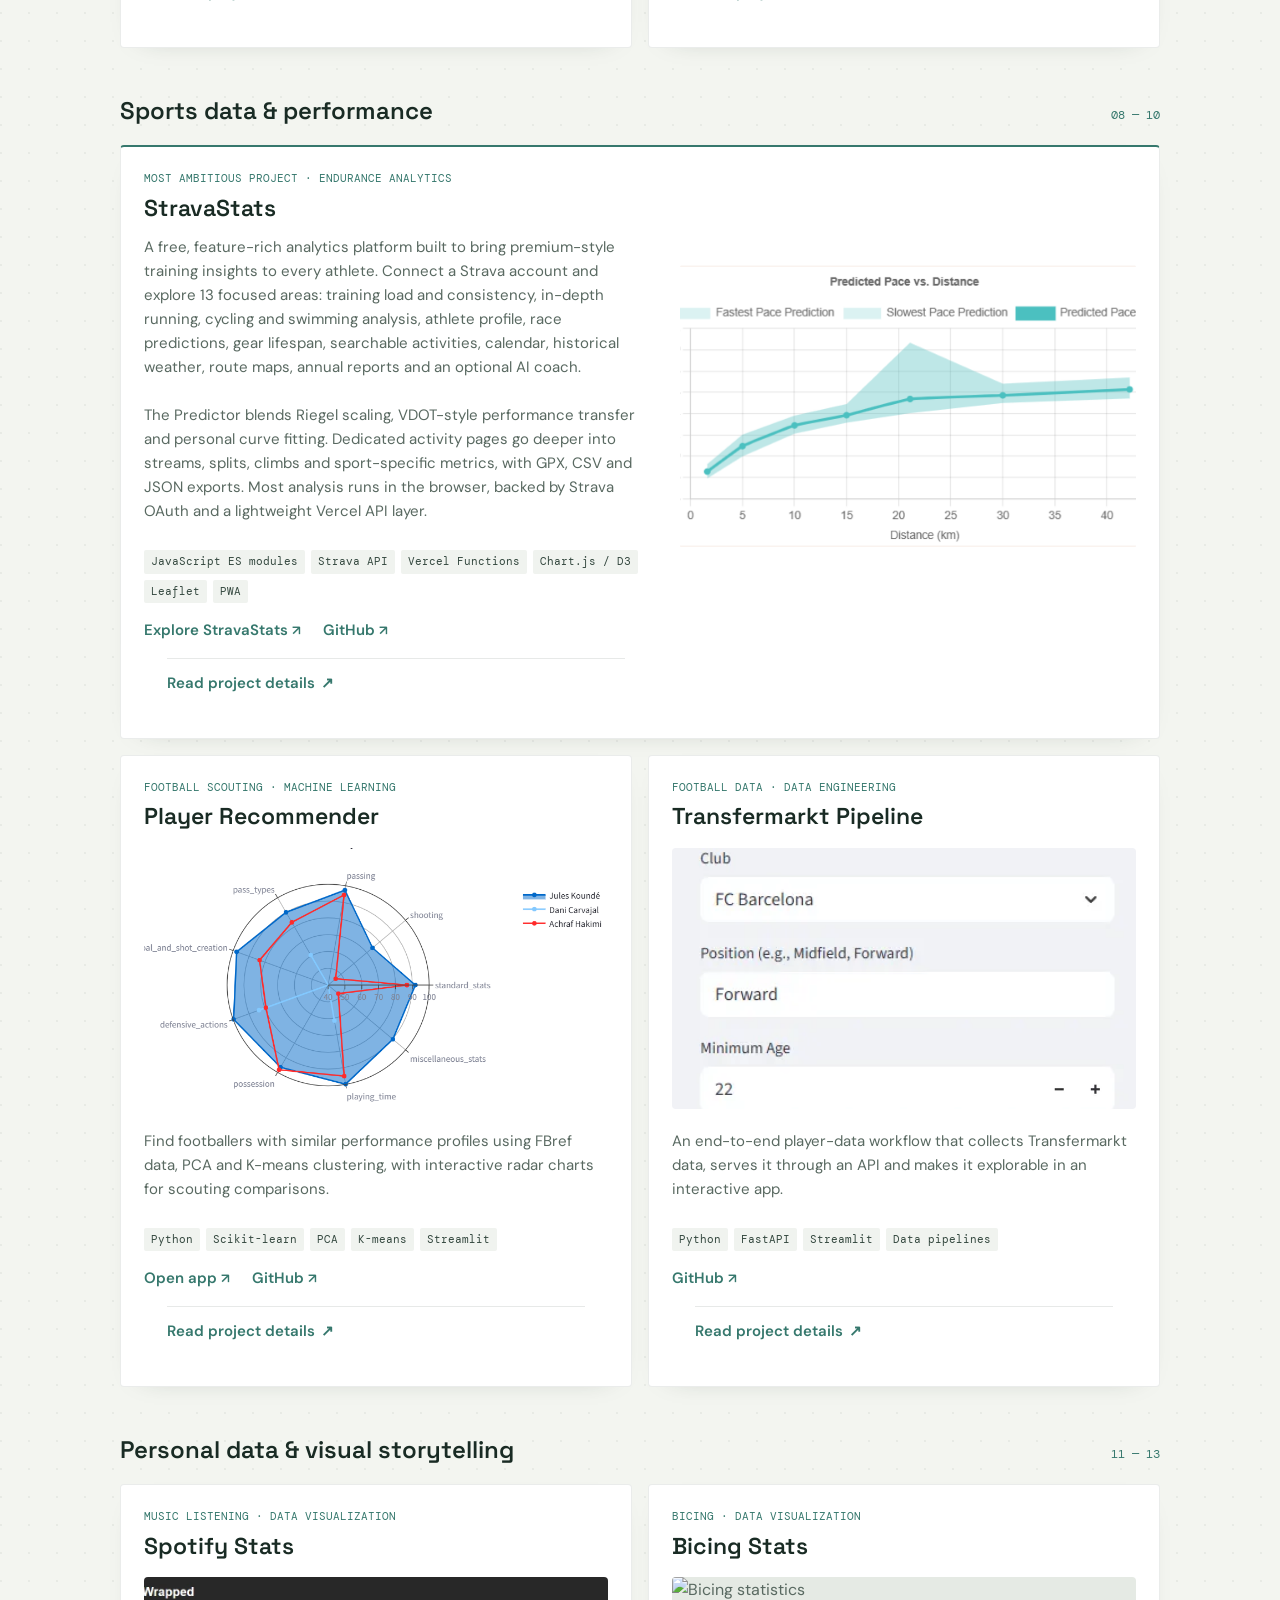
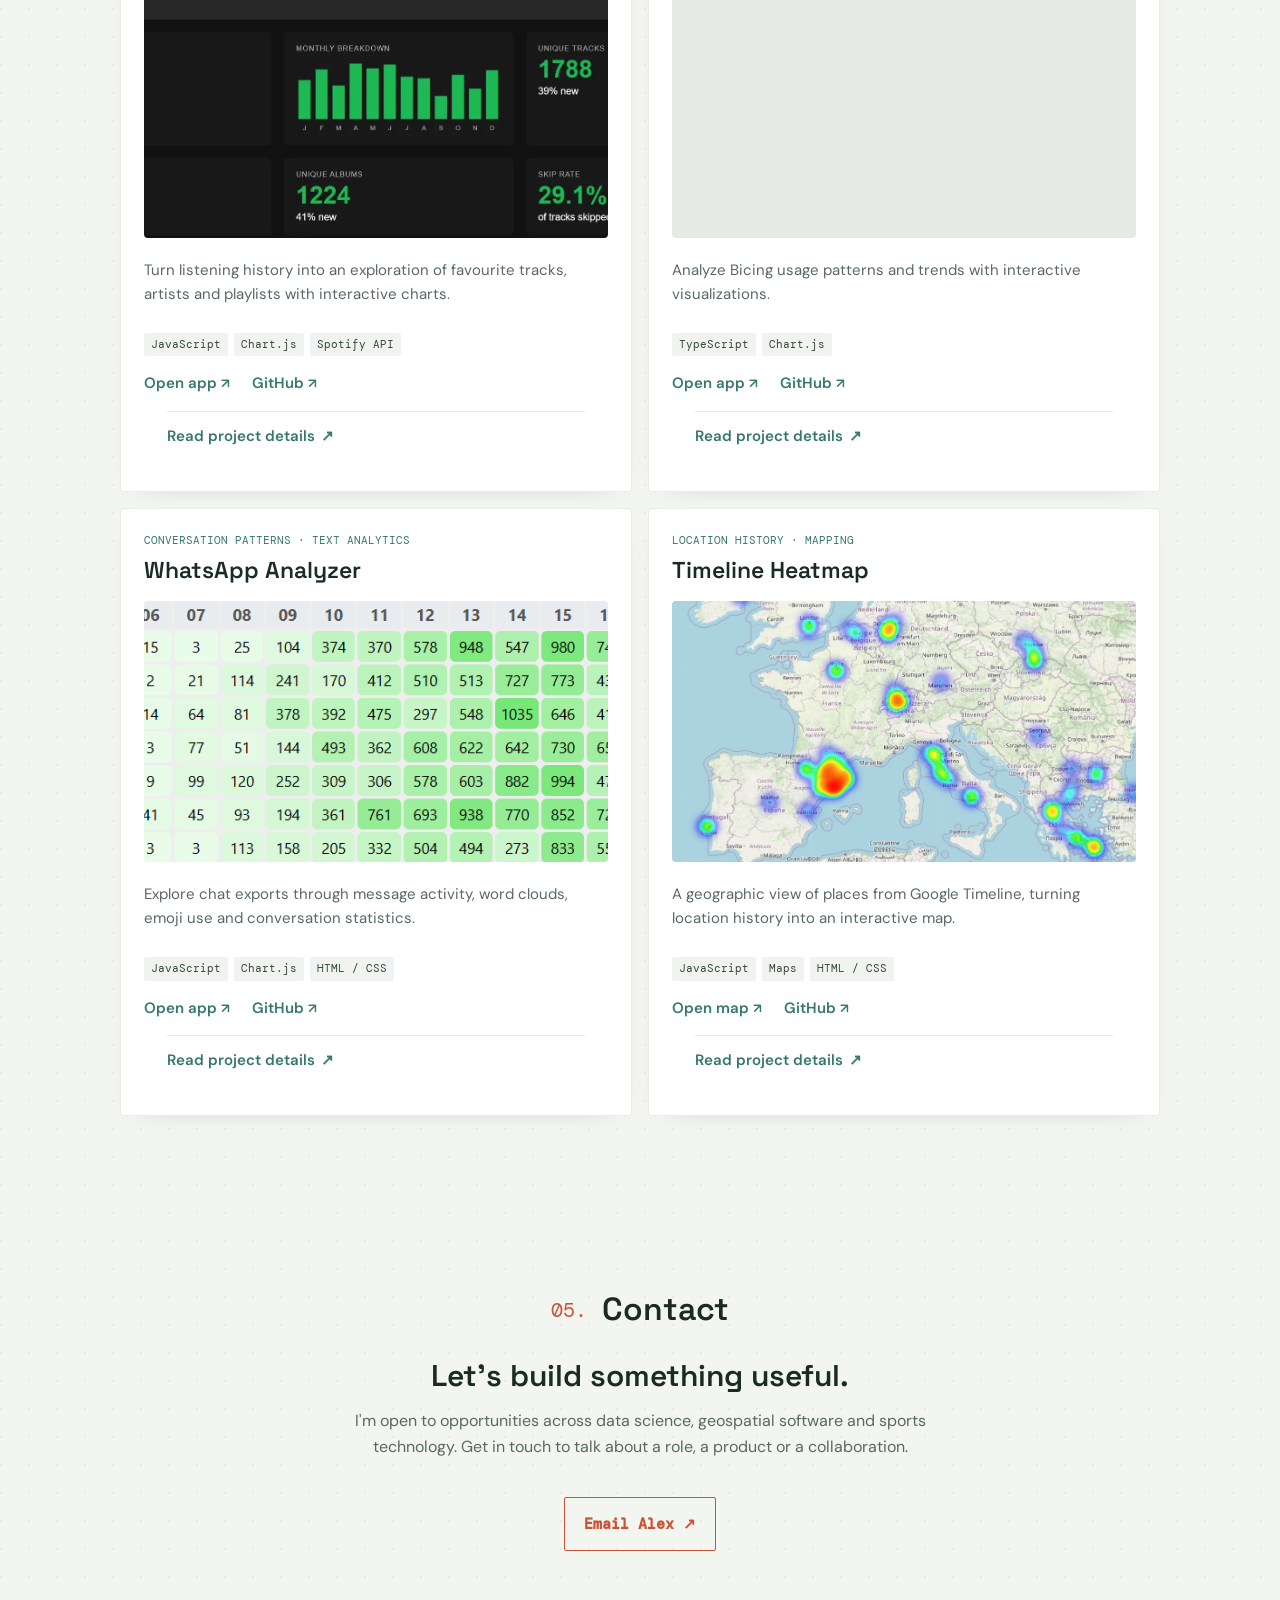
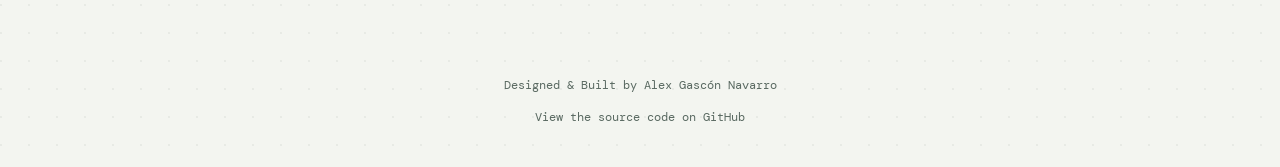
==== commit a8399a02: "Bicing stats project added" ====
--- a/index.html
+++ b/index.html
@@ -581,6 +581,26 @@
               </div>
             </article>
 
+            <article class="project-card" data-aos="fade-up">
+              <div class="project-content">
+                <p class="project-eyebrow">Bicing · Data visualization</p>
+                <h4 class="project-title">Bicing Stats</h4>
+                <div class="project-image"><img src="files/BicingStats/Bicing.webp" alt="Bicing statistics"
+                    loading="lazy"></div>
+                <p class="project-description">Analyze Bicing usage patterns and trends with interactive visualizations.</p>
+                <ul class="project-tech-list">
+                  <li>TypeScript</li>
+                  <li>Chart.js</li>
+                </ul>
+                <div class="project-links">
+                  <a href="https://bicing-stats.vercel.app/" target="_blank" rel="noopener noreferrer">Open app <span
+                      aria-hidden="true">↗</span></a>
+                  <a href="https://github.com/alexgasconn/BicingStats" target="_blank" rel="noopener noreferrer">GitHub
+                    <span aria-hidden="true">↗</span></a>
+                </div>
+              </div>
+            </article>
+
             <article class="project-card" data-aos="fade-up" data-aos-delay="50">
               <div class="project-content">
                 <p class="project-eyebrow">Conversation patterns · Text analytics</p>
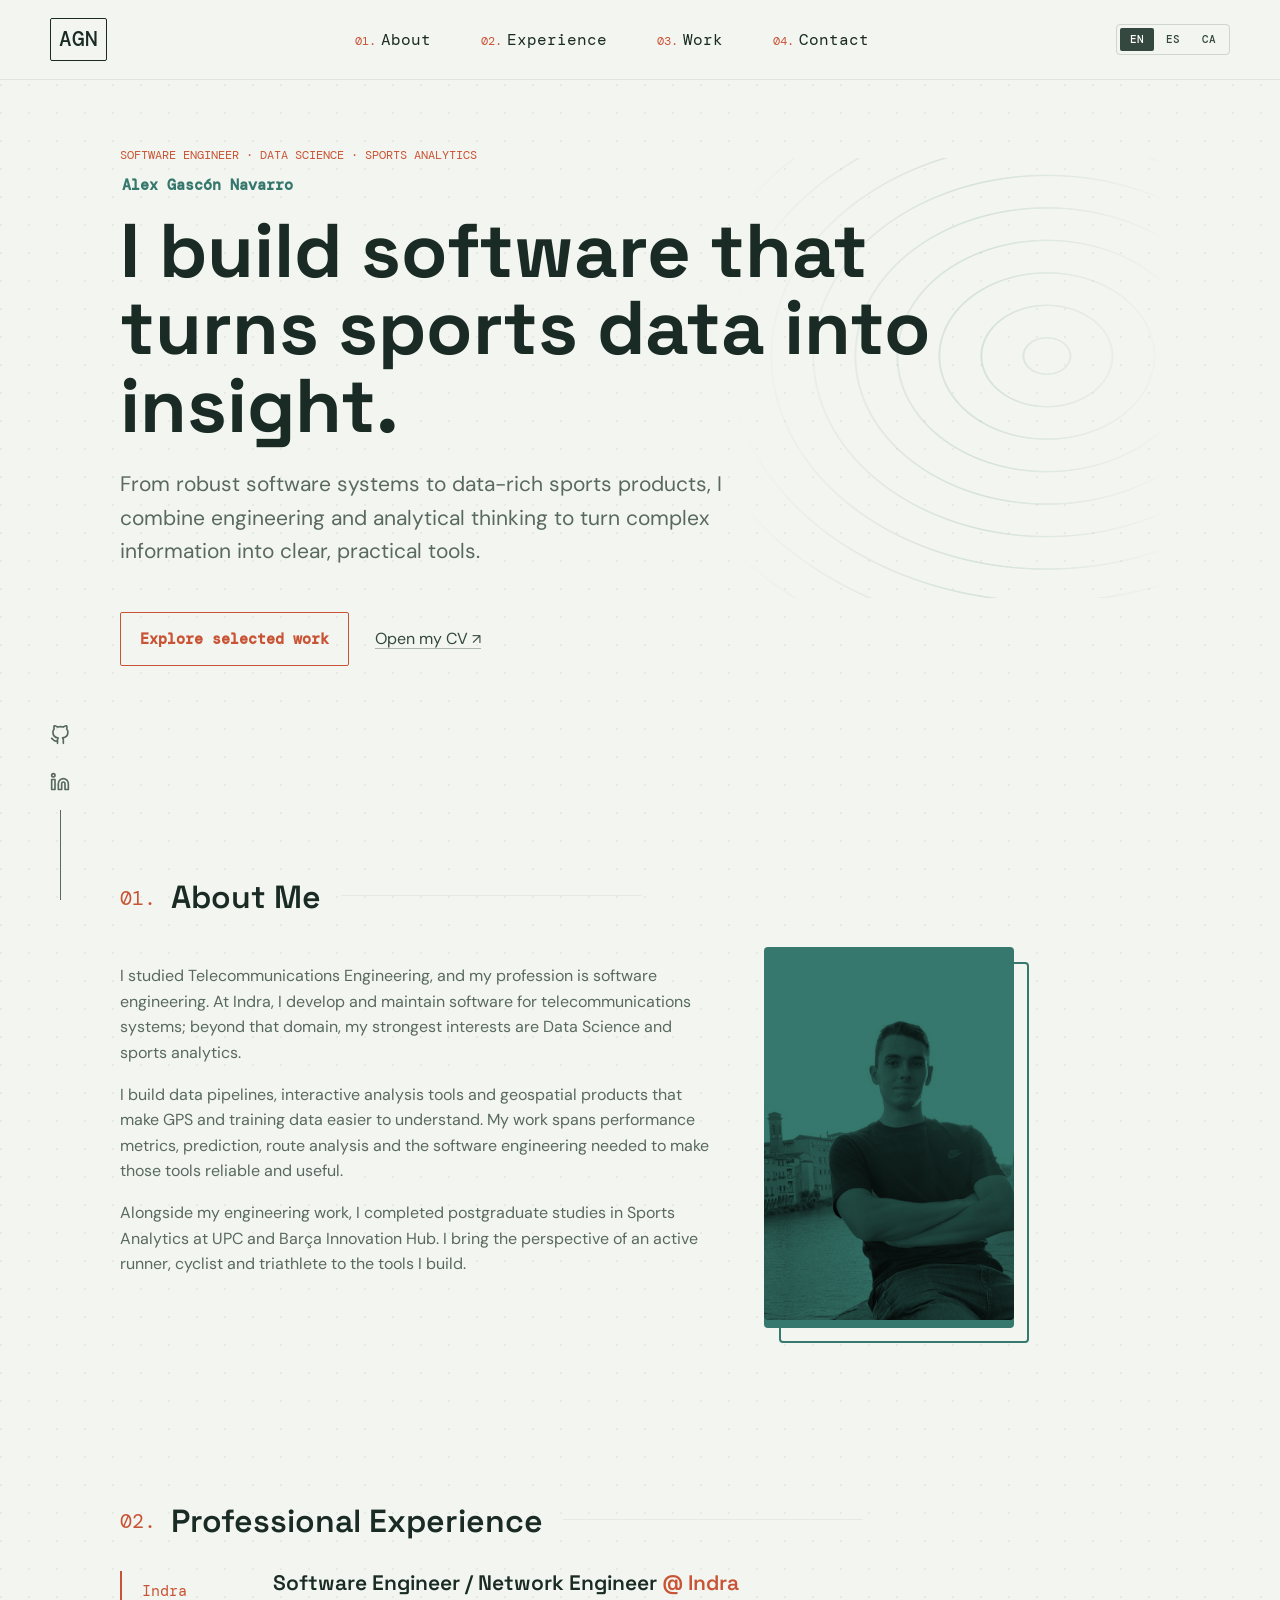
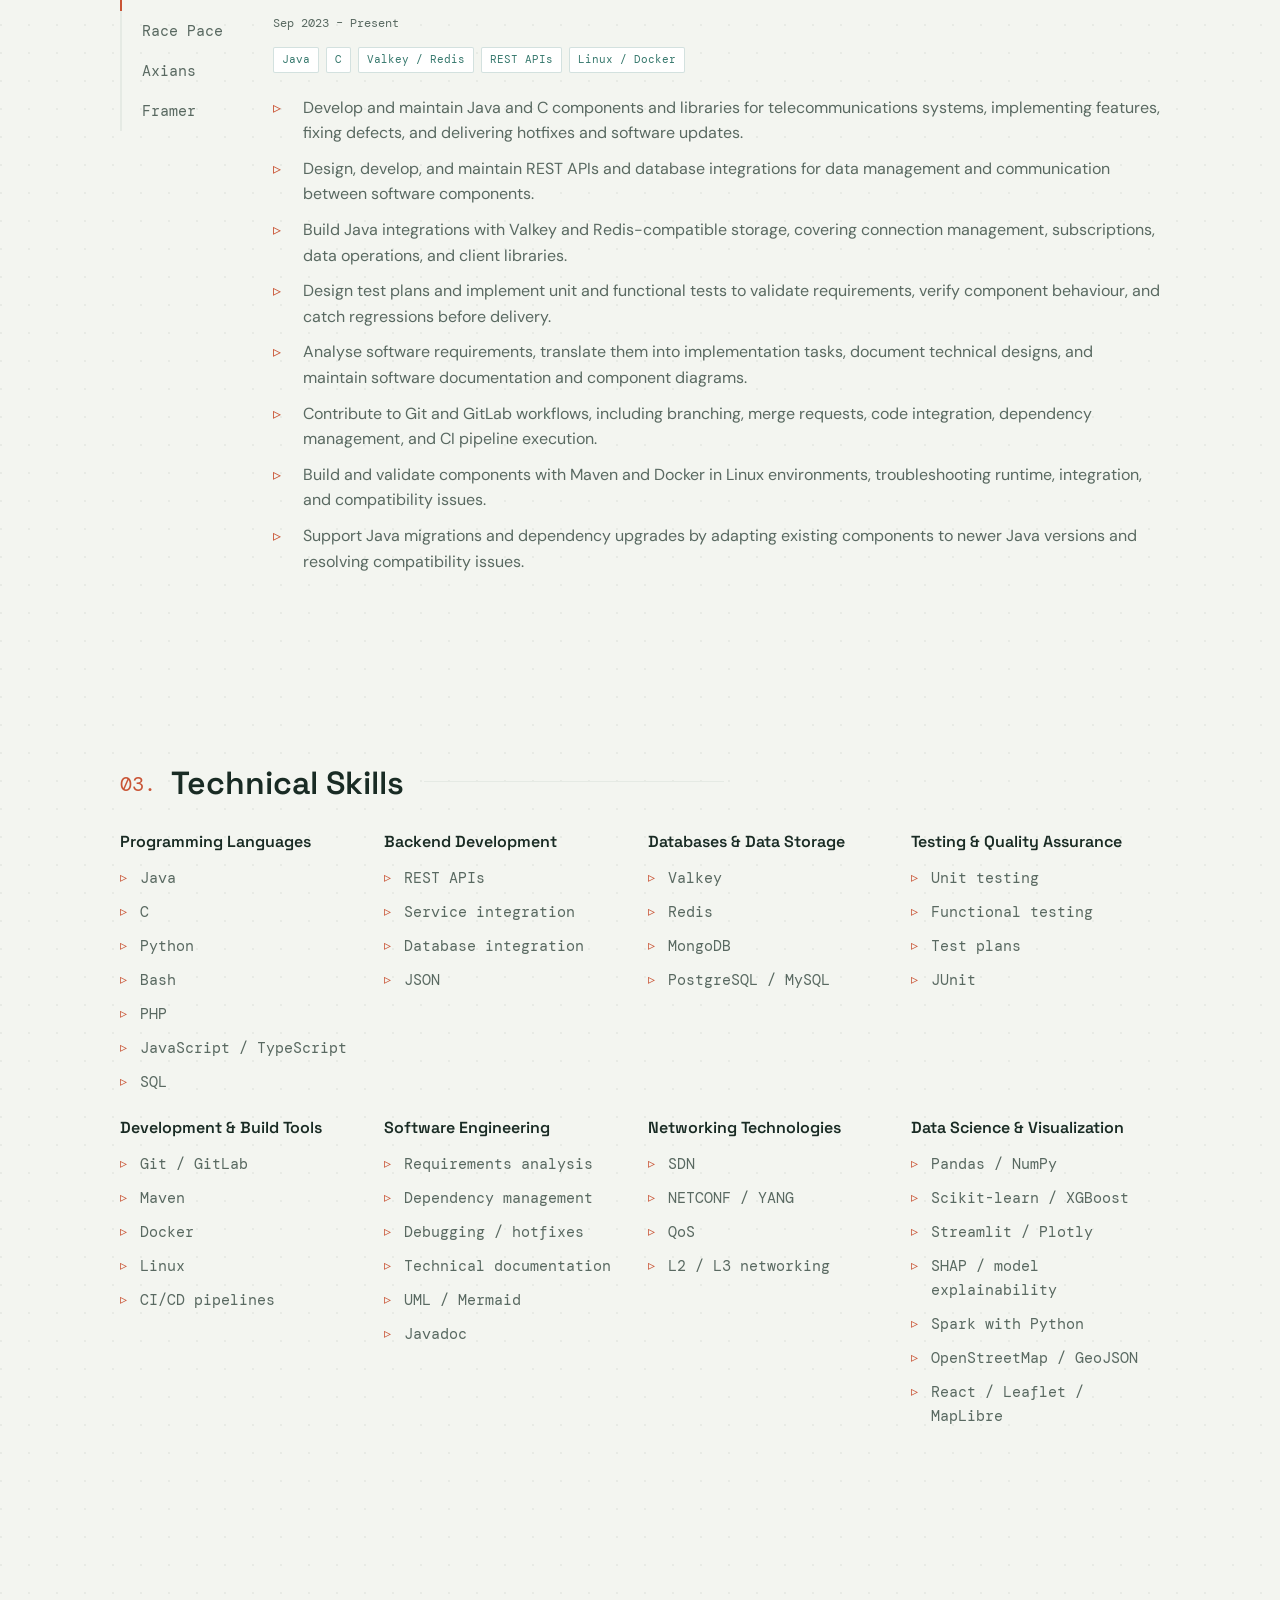
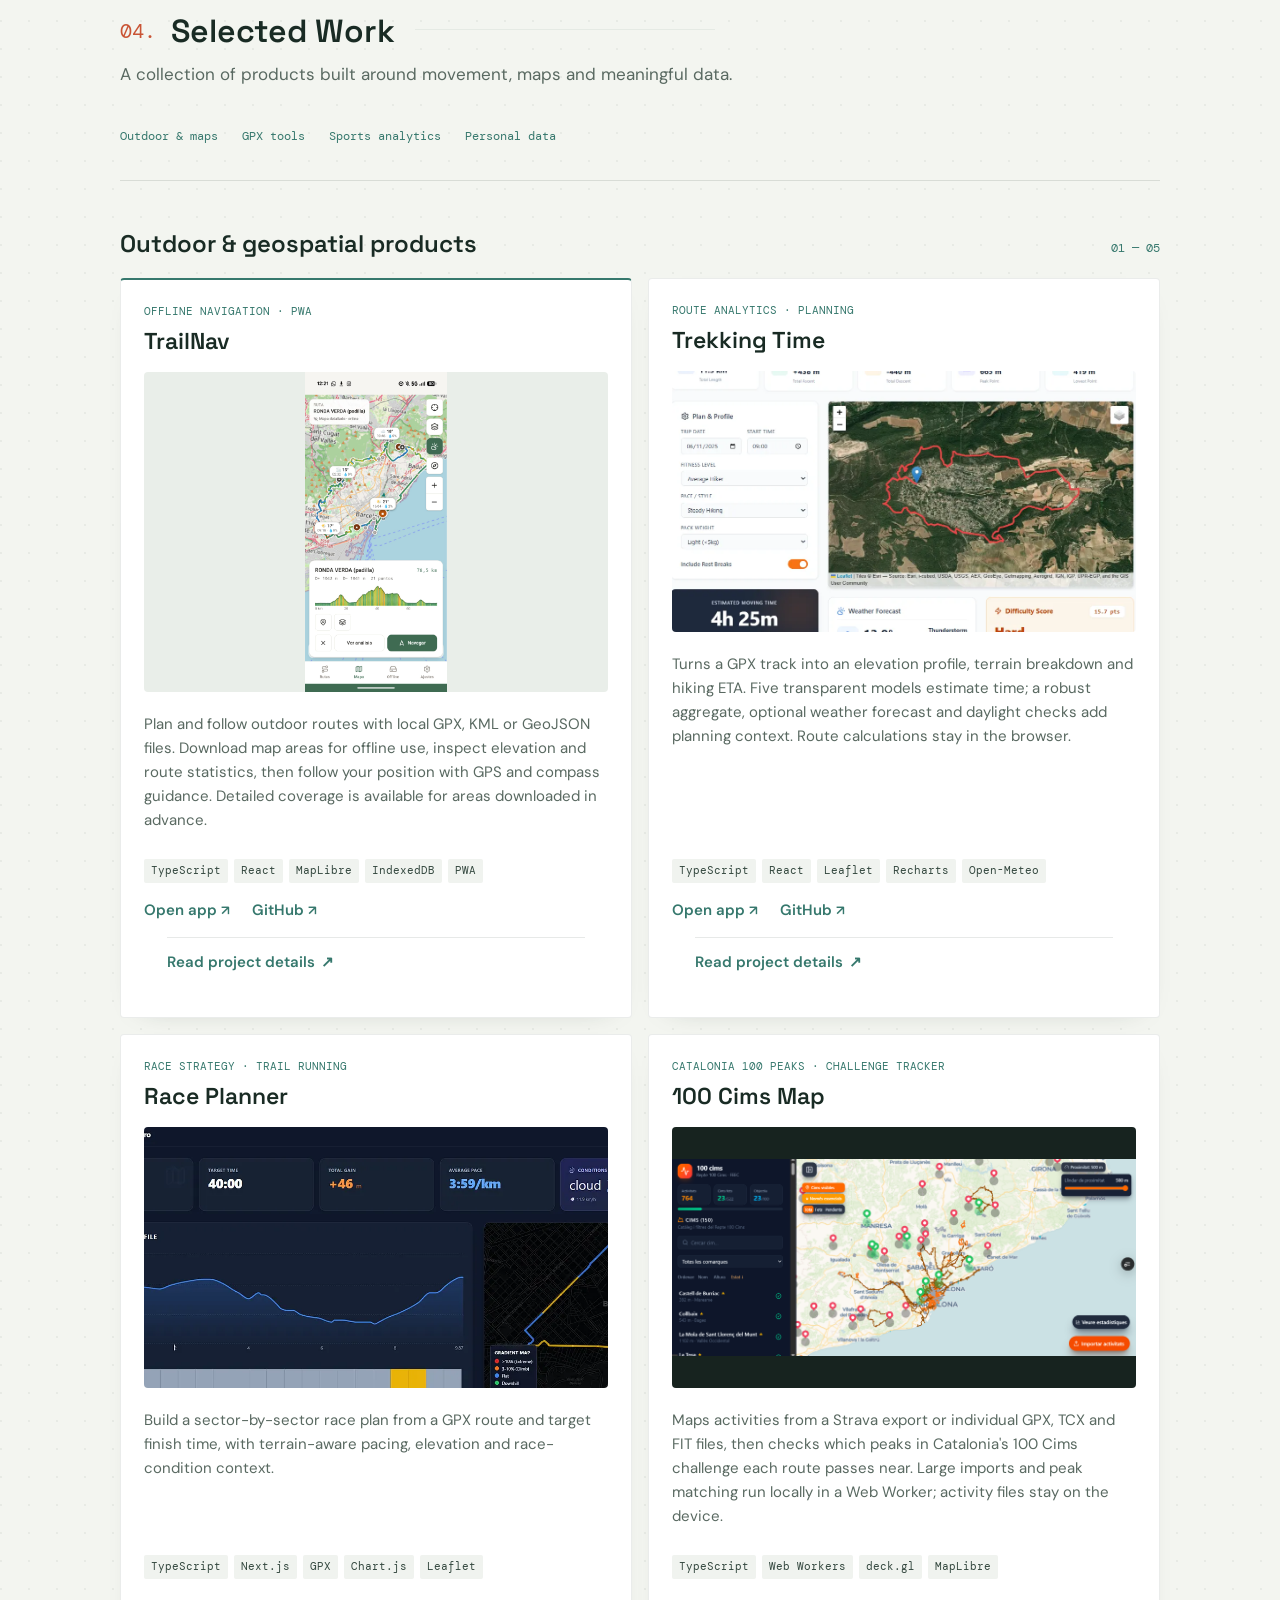
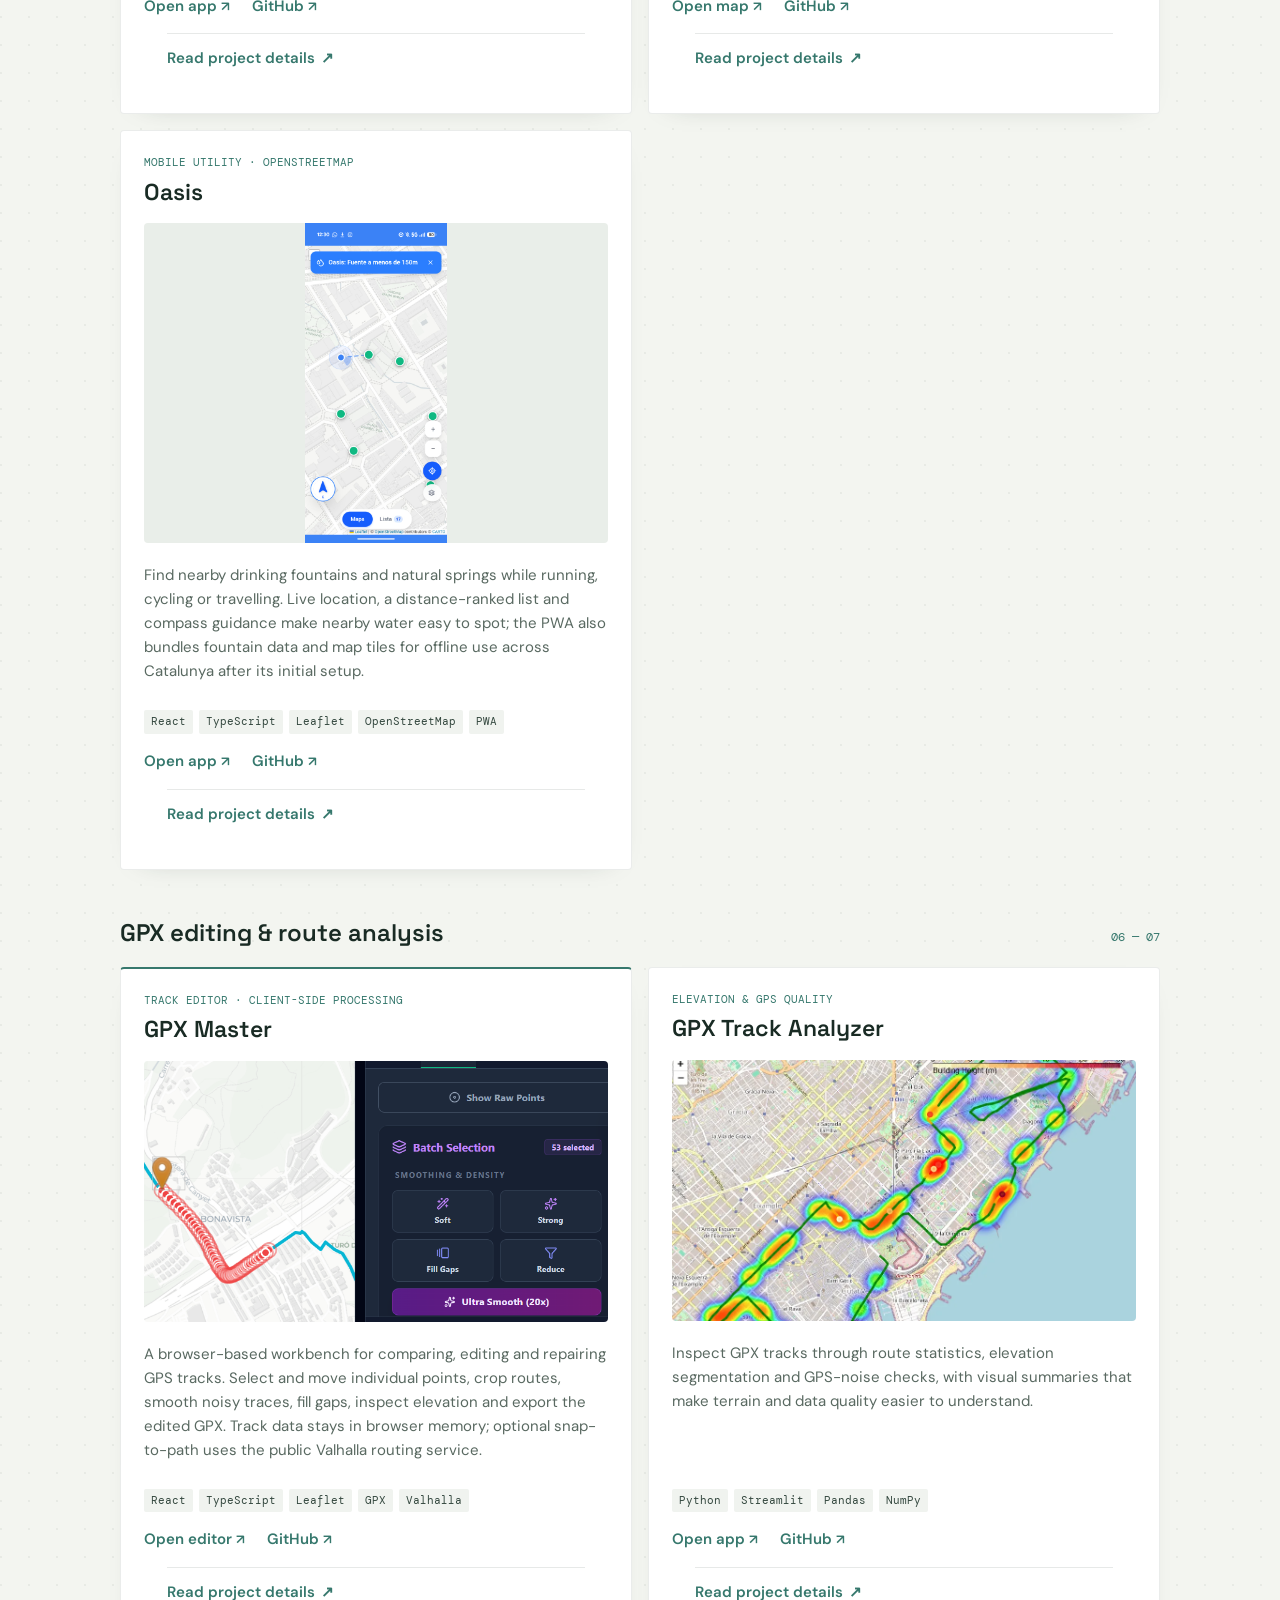
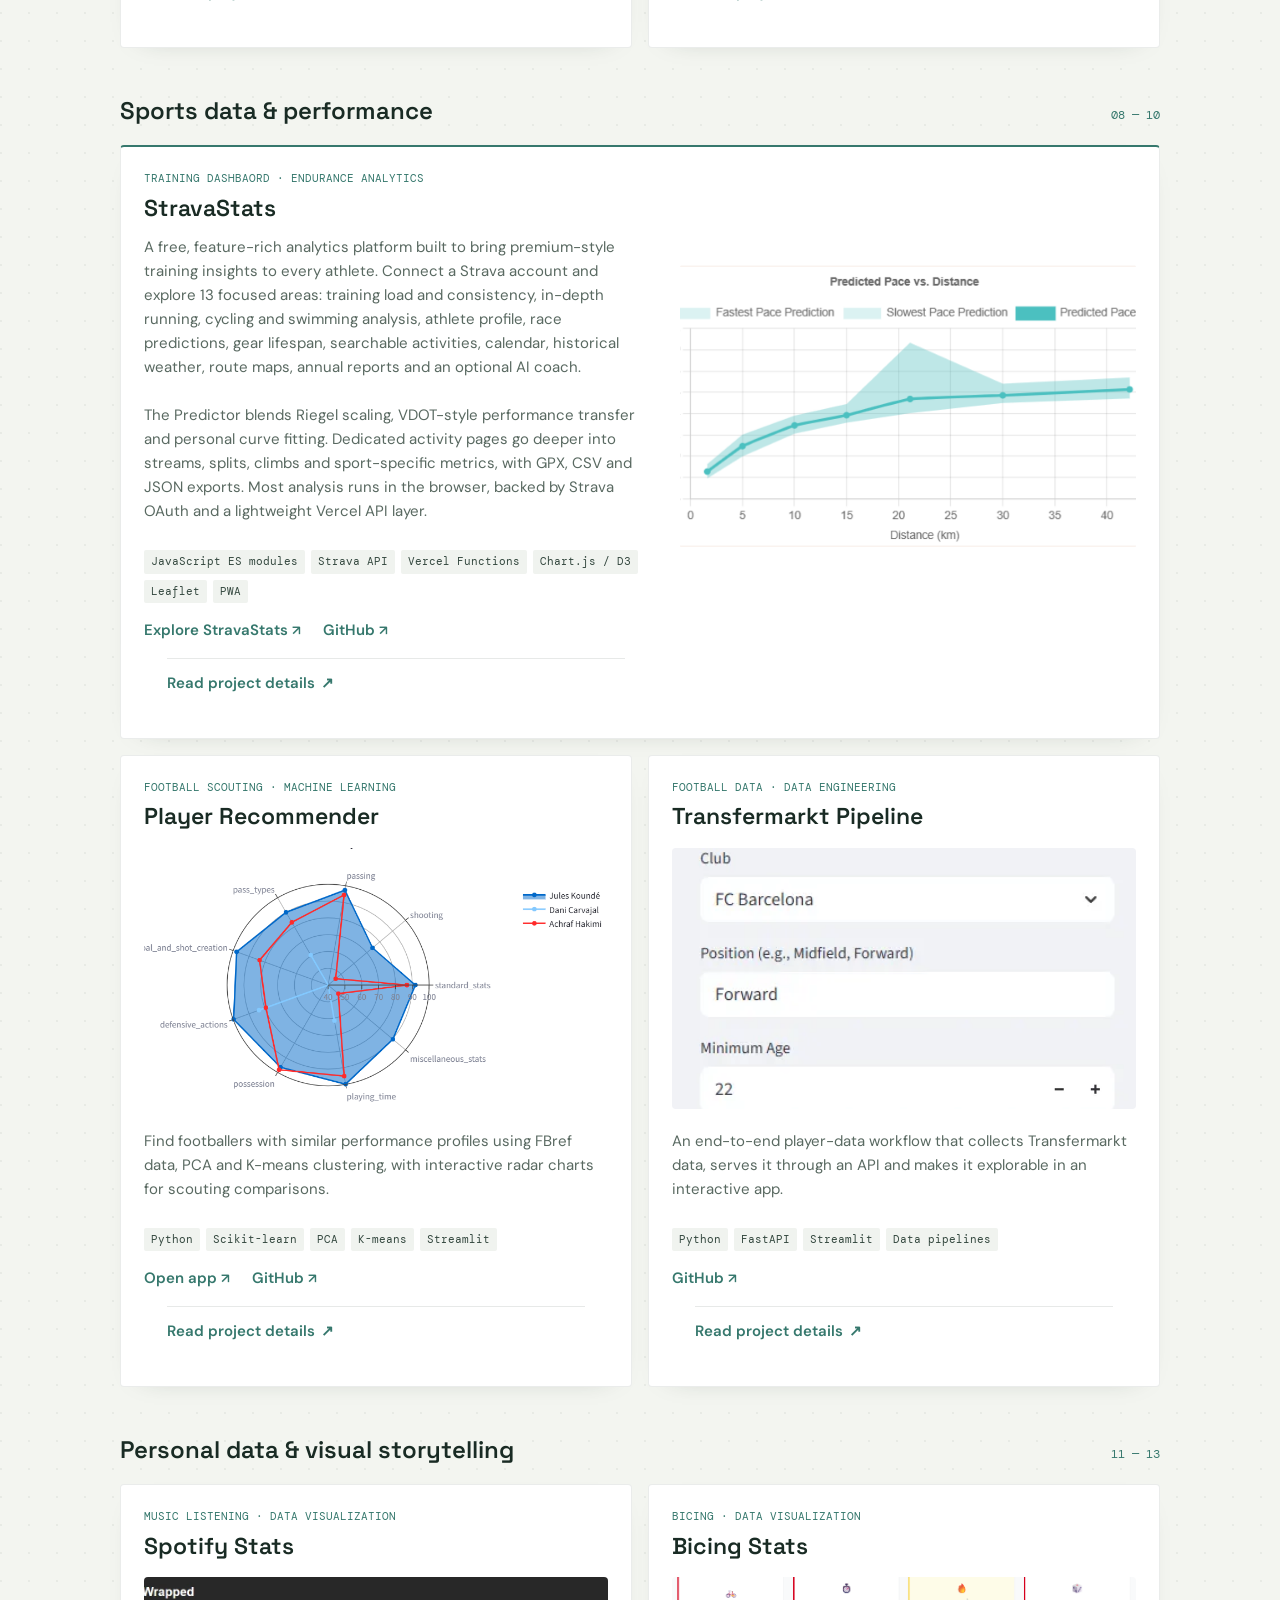
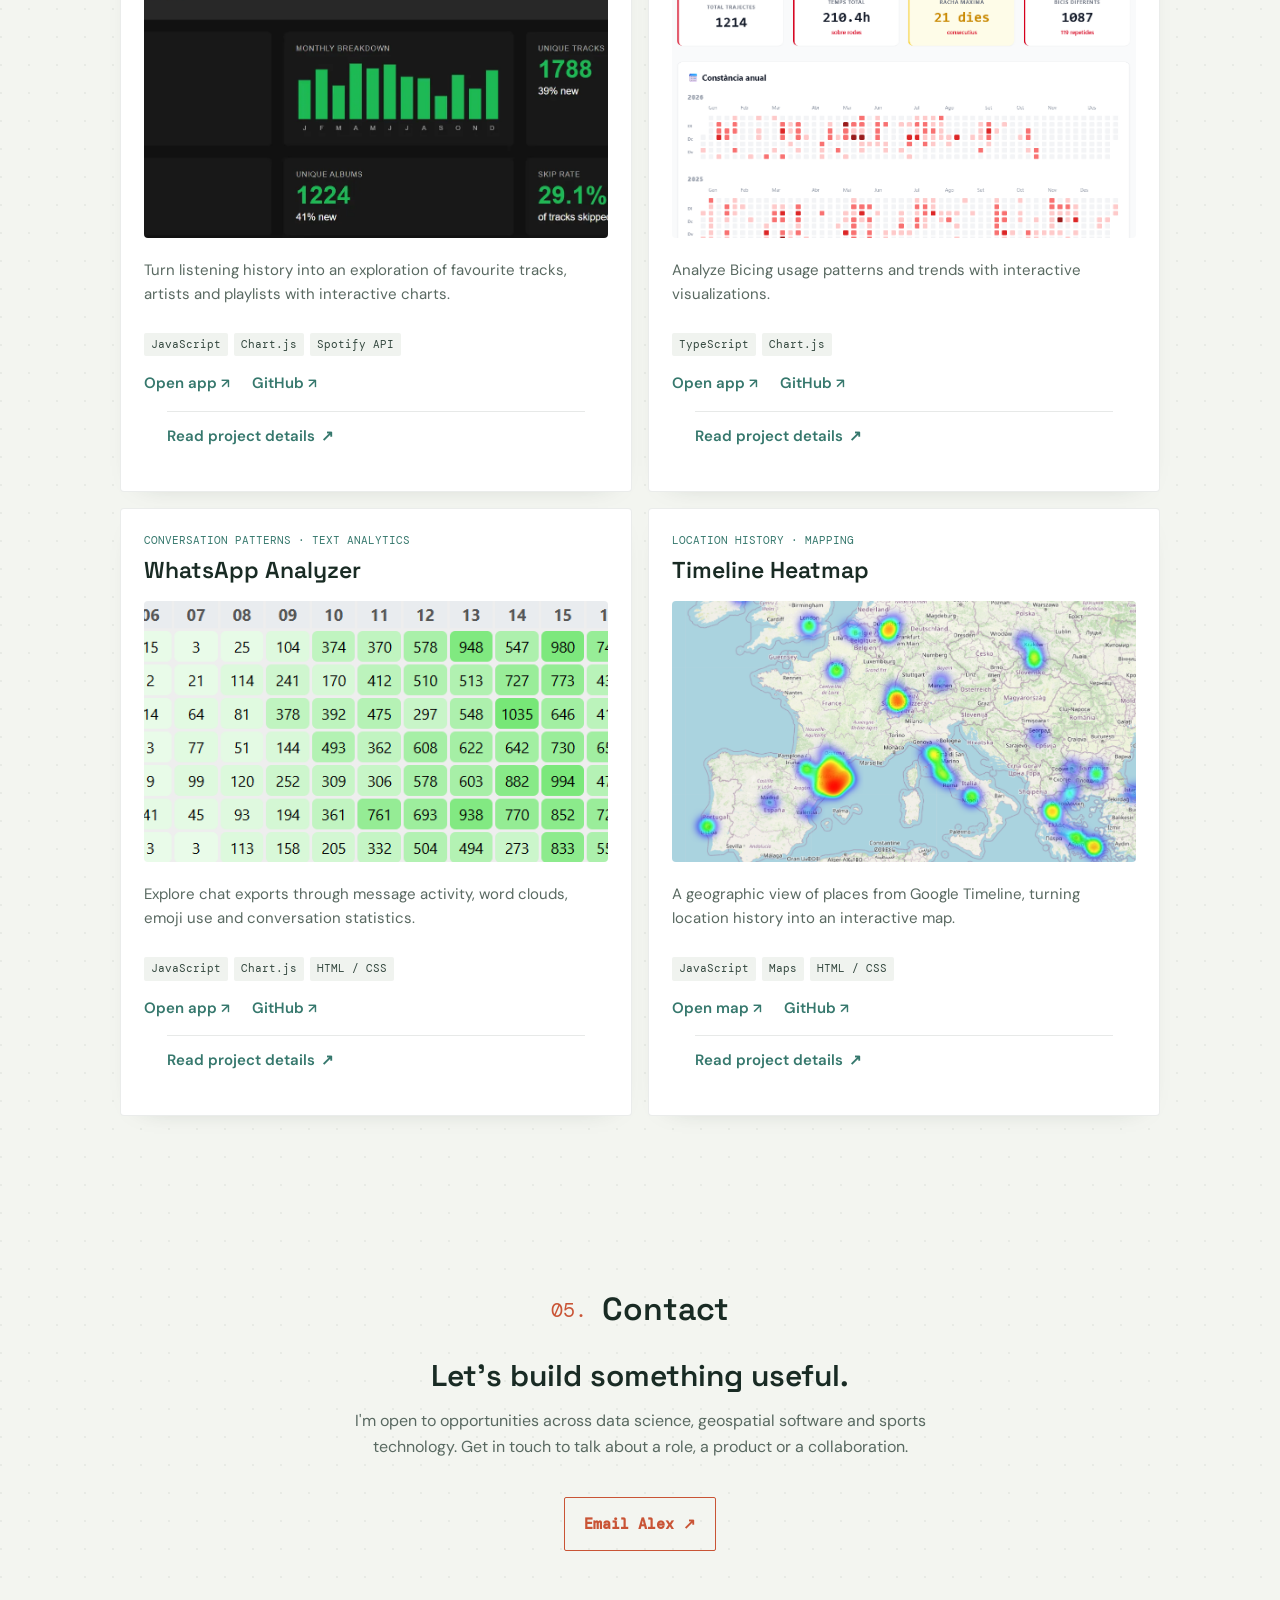
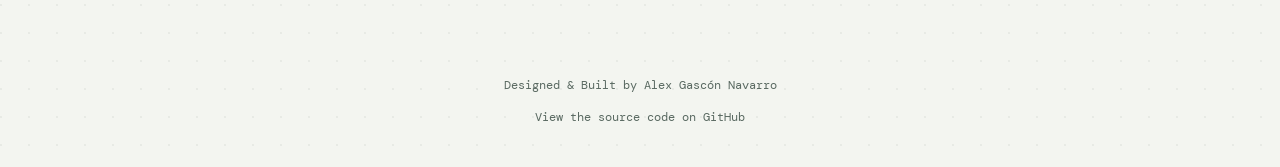
==== commit 9ef642f6: "(fix) image names corrected" ====
--- a/index.html
+++ b/index.html
@@ -318,7 +318,7 @@
               <div class="project-content">
                 <p class="project-eyebrow">Route analytics · Planning</p>
                 <h4 class="project-title">Trekking Time</h4>
-                <div class="project-image"><img src="files/TrekkingPro/TrekkingPro.webp"
+                <div class="project-image"><img src="files/TrekkingTime/TrekkingTime.webp"
                     alt="Trekking Time route map and planning dashboard" loading="lazy"></div>
                 <p class="project-description">Turns a GPX track into an elevation profile, terrain breakdown and hiking
                   ETA. Five transparent models estimate time; a robust aggregate, optional weather forecast and daylight
@@ -365,7 +365,7 @@
 
             <article class="project-card" data-aos="fade-up" data-aos-delay="150">
               <div class="project-content">
-                <p class="project-eyebrow">Catalonia · Challenge tracker</p>
+                <p class="project-eyebrow">Catalonia 100 peaks · Challenge tracker</p>
                 <h4 class="project-title">100 Cims Map</h4>
                 <div class="project-image project-image-wide"><img src="files/100Cims/100cims1.png"
                     alt="100 Cims challenge map with completed peaks and activities" loading="lazy"></div>
@@ -478,7 +478,7 @@
           <div class="projects-grid">
             <article class="project-card project-card-featured project-card-spotlight" data-aos="fade-up">
               <div class="project-content">
-                <p class="project-eyebrow">Most ambitious project · Endurance analytics</p>
+                <p class="project-eyebrow">Training Dashbaord · Endurance analytics</p>
                 <h4 class="project-title">StravaStats</h4>
                 <div class="project-image"><img src="files/Strava/Strava.png"
                     alt="StravaStats race pace prediction chart" loading="lazy"></div>
@@ -585,7 +585,7 @@
               <div class="project-content">
                 <p class="project-eyebrow">Bicing · Data visualization</p>
                 <h4 class="project-title">Bicing Stats</h4>
-                <div class="project-image"><img src="files/BicingStats/Bicing.webp" alt="Bicing statistics"
+                <div class="project-image"><img src="files/BicingStats/Bicing1.png" alt="Bicing statistics"
                     loading="lazy"></div>
                 <p class="project-description">Analyze Bicing usage patterns and trends with interactive visualizations.</p>
                 <ul class="project-tech-list">
